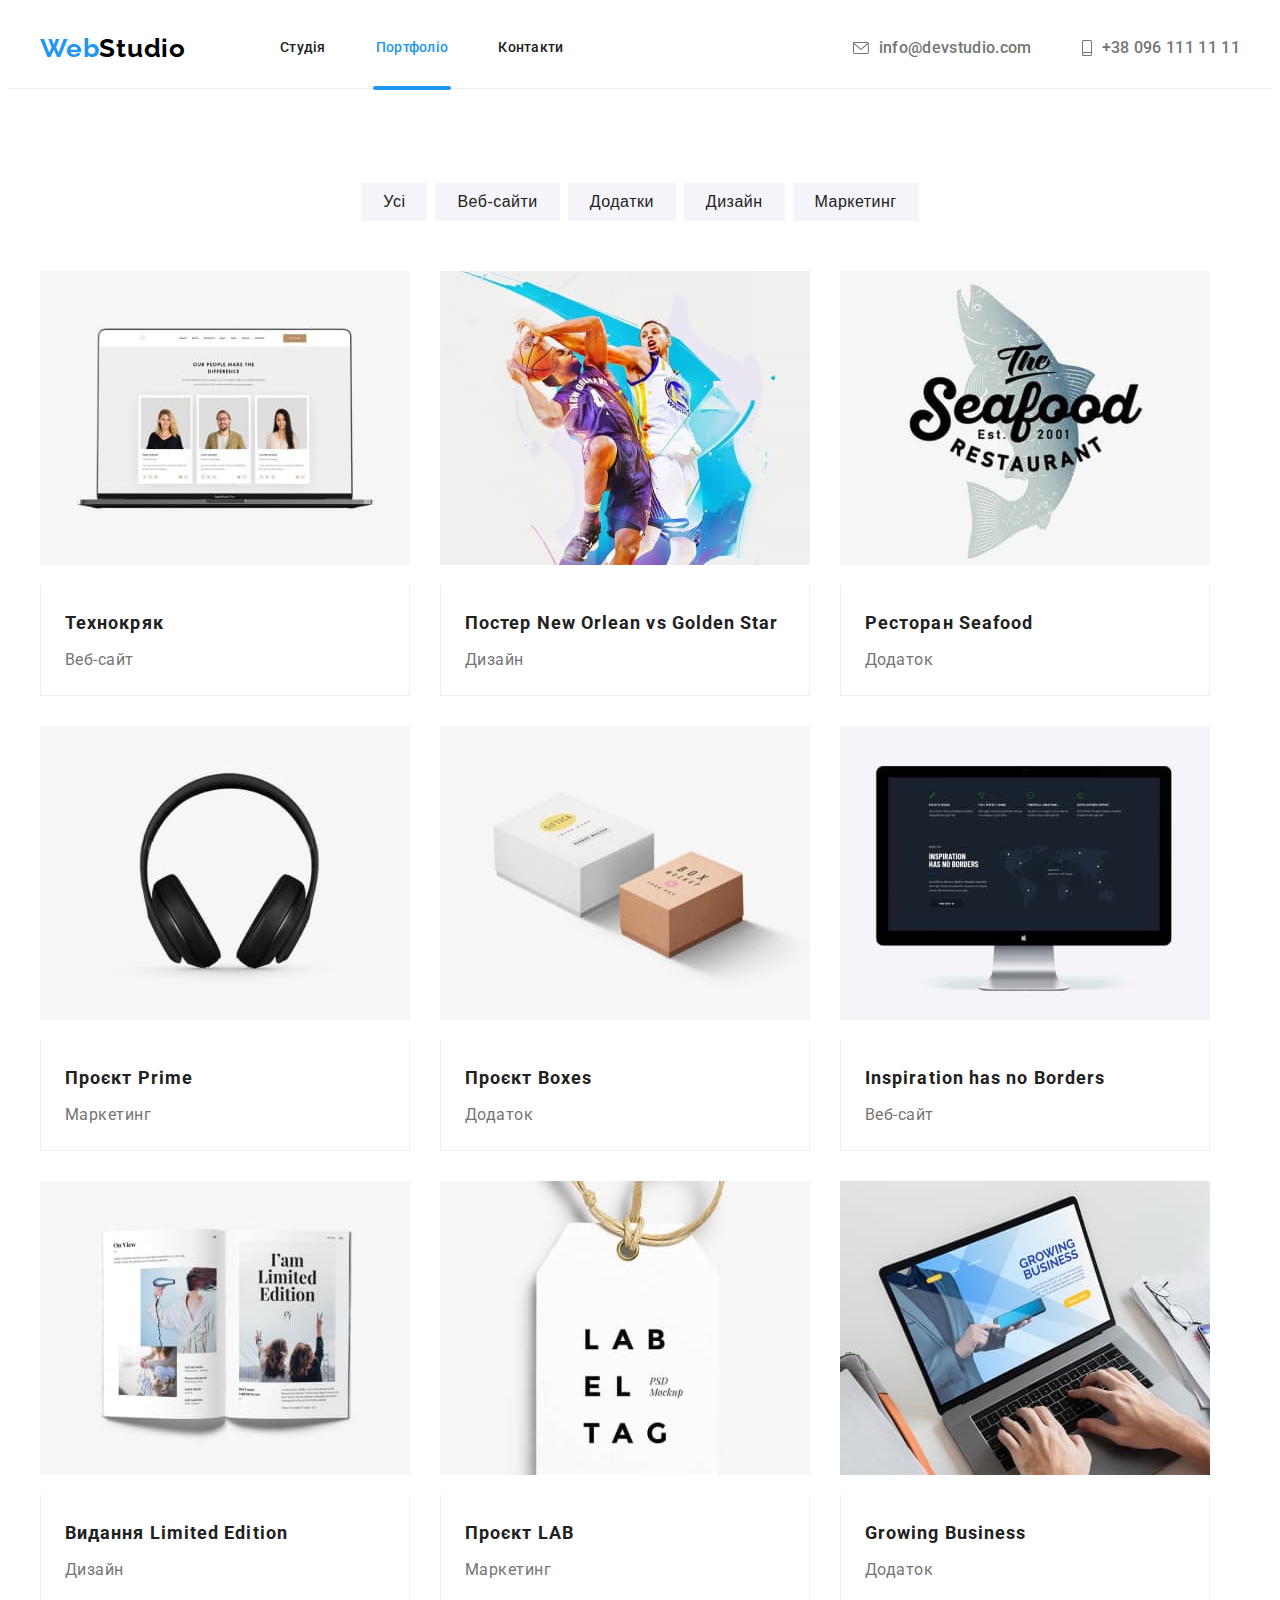
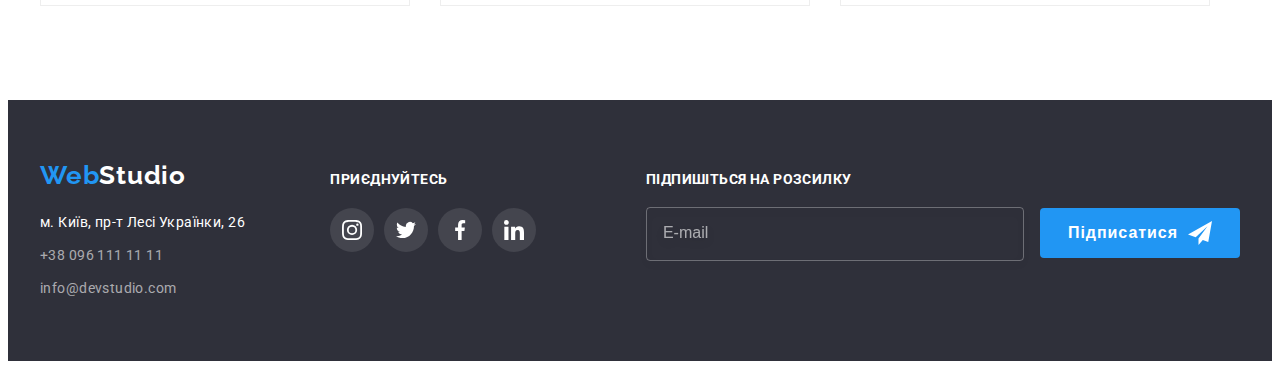
==== portfolio_.html @ f2c45bf3 "перетворює за sass технологією" ====
<!DOCTYPE html>
<html lang="uk">
  <head>
    <meta charset="UTF-8">
    <meta http-equiv="X-UA-Compatible" content="IE=edge">
    <meta name="viewport" content="width=device-width, initial-scale=1.0" />
    
    <link rel="preconnect" href="https://fonts.googleapis.com" />
    <link rel="preconnect" href="https://fonts.gstatic.com" crossorigin />
    <link href="https://fonts.googleapis.com/css2?family=Raleway:wght@700&family=Roboto:wght@400;500;700;900&display=swap" rel="stylesheet">
    <link rel="stylesheet" href="https://cdnjs.cloudflare.com/ajax/libs/modern-normalize/1.1.0/modern-normalize.min.css" integrity="sha512-wpPYUAdjBVSE4KJnH1VR1HeZfpl1ub8YT/NKx4PuQ5NmX2tKuGu6U/JRp5y+Y8XG2tV+wKQpNHVUX03MfMFn9Q==" crossorigin="anonymous" referrerpolicy="no-referrer" />
    <link rel="stylesheet" href="./css/styles.css" />
    <link rel="stylesheet" href="./css/main.min.css" />
    <title>portfolio</title>
  </head>
  <body>
    <!-- header-->

      <header class="header">
      <div class="conteiner header-conteiner">
        <nav class="header-nav">
          <a class="link logo" href="./index.html"
            ><span class="logo-web">Web</span>Studio</a
          >
          <ul class="header-link list">
            <li class="header-list">
              <a class="header-link-items  link" href="./index.html"
                >Студія</a
              >
            </li>
            <li class="header-list">
              <a class="header-link-items current link" href="./portfolio_.html"
                >Портфоліо
                
                </a
              >
            </li>
            <li class="header-list">
              <a class="header-link-items link" href="">Контакти</a>
            </li>
          </ul>
        </nav>
        <ul class="header-contact link list">
          <li class="header-contact-list">
            <a
              class="header-contact-link link"
              href="mailto:info@devstudio.com">
              <svg class="icon-email" width="16px" height="12px" >
              <use href="./images/spraite_optimaze.svg#icon-envelope-hover"></use>
            </svg> 
              info@devstudio.com</a>
          </li>
          <li class="header-contact-list">
            <a class="header-contact-link link" href="tel:+380961111111">
            <svg class="icon-tel" width="10px" height="16px" >
              <use href="./images/spraite_optimaze.svg#icon-smartphone"></use>
            </svg> 

            
              +38 096 111 11 11
            </a>
          </li>
        </ul>
      </div>
    </header>
   
 
      <!--navigation portfolio-->
      <main>
               <section class="potrfolio-main section">
                <div class="conteiner potrfolio-conteiner"  >
          <ul class="potrfolio-nav-list list">
            <li class="potrfolio-nav-list-btn"> <button class="potrfolio-nav-button" type="button"> Усі</button>   </li>
            <li class="potrfolio-nav-list-btn"><button class="potrfolio-nav-button" type="button"> Веб-сайти</button> </li>
            <li class="potrfolio-nav-list-btn"> <button class="potrfolio-nav-button" type="button"> Додатки</button> </li>
            <li class="potrfolio-nav-list-btn"><button  class="potrfolio-nav-button" type="button"> Дизайн</button> </li>
            <li class="potrfolio-nav-list-btn"> <button class="potrfolio-nav-button" type="button"> Маркетинг</button></li>
          </ul>
                 <!--  potrfolio items -->
          
        <ul class="potrfolio-items-list list">
          <li class="potrfolio-items" >
            <a class="link potrfolio-link-cards" href="">
              <div class="portfolio-img-box">
                <img  class="portfolio-img" 
                src="./images/технокрякimg.jpg" 
                alt="Illustration" width="370">
            
                <div class="overley">
            
                  <p class="overley-text">
                    Ресурс пропонує комплексні 
                    пропозиції з різним рівнем функціоналу та сервісів.
                    Все це дозволить відвідувачу отримати вичерпні 
                    відомості про компанію чи приватну особу. 
                  </p>
                </div>
              </div>
            <div class="portfolio-list-text">
            <h3 class="potrfolio-items-header">Технокряк</h3>
            <p class="potrfolio-items-text">Веб-сайт</p>
            
            </div>
            </a>
          </li>
          <li class="potrfolio-items">
            <a class="link potrfolio-link-cards" href="">
            <div class="portfolio-img-box">
                <img class="portfolio-img" src="./images/Постер_орлеанimg.jpg" alt="Illustration" width="370">
            
                <div class="overley">
            
                  <p class="overley-text">
                    Ресурс пропонує комплексні 
                    пропозиції з різним рівнем функціоналу та сервісів.
                    Все це дозволить відвідувачу отримати вичерпні 
                    відомості про компанію чи приватну особу. 
                  </p>
                </div>
              </div>
              
             
            <div class="portfolio-list-text">
            <h3 class="potrfolio-items-header">Постер <span lang="en">New Orlean vs Golden Star</span> </h3>
            <p class="potrfolio-items-text">Дизайн</p>
                        </div>
             </a>           
          </li>
          <li class="potrfolio-items">
            <a class="link potrfolio-link-cards" href="">
              <div class="portfolio-img-box">
               <img class="portfolio-img" src="./images/ресторан_seefoodimg.jpg" alt="Illustration" width="370">
            
                <div class="overley">
            
                  <p class="overley-text">
                    Ресурс пропонує комплексні 
                    пропозиції з різним рівнем функціоналу та сервісів.
                    Все це дозволить відвідувачу отримати вичерпні 
                    відомості про компанію чи приватну особу. 
                  </p>
                </div>
              </div>
              
             
            <div class="portfolio-list-text">
            <h3 class="potrfolio-items-header">Ресторан <span lang="en">Seafood</span> </h3>
            <p class="potrfolio-items-text">Додаток</p>
                        </div>
            </a>            
          </li>
          <li class="potrfolio-items">
            <a class="link potrfolio-link-cards" href="">
              <div class="portfolio-img-box">
               <img class="portfolio-img" src="./images/premier_проектimg.jpg" alt="Illustration" width="370">
            
                <div class="overley">
            
                  <p class="overley-text">
                    Ресурс пропонує комплексні 
                    пропозиції з різним рівнем функціоналу та сервісів.
                    Все це дозволить відвідувачу отримати вичерпні 
                    відомості про компанію чи приватну особу. 
                  </p>
                </div>
              </div>
              
                        <div class="portfolio-list-text">
            <h3 class="potrfolio-items-header">Проєкт <span lang="en">Prime</span> </h3>
            <p class="potrfolio-items-text">Маркетинг</p>
                       </div>
             </a>
          </li >
          <li class="potrfolio-items">
            <a class="link potrfolio-link-cards" href="">
              <div class="portfolio-img-box">
               <img class="portfolio-img" src="./images/Проект_boxesimg.jpg" alt="Illustration" width="370">
            
                <div class="overley">
            
                  <p class="overley-text">
                    Ресурс пропонує комплексні 
                    пропозиції з різним рівнем функціоналу та сервісів.
                    Все це дозволить відвідувачу отримати вичерпні 
                    відомості про компанію чи приватну особу. 
                  </p>
                </div>
              </div>
            
             
            <div class="portfolio-list-text">
            <h3 class="potrfolio-items-header">Проєкт <span lang="en">Boxes</span> </h3>
            <p class="potrfolio-items-text">Додаток</p>
           
            </div>
            </a>
          </li>
          <li class="potrfolio-items">
            <a class="link potrfolio-link-cards" href="">
              <div class="portfolio-img-box">
               <img class="portfolio-img" src="./images/inspirationimg.jpg" alt="Illustration" width="370">
                <div class="overley">
            
                  <p class="overley-text">
                    Ресурс пропонує комплексні 
                    пропозиції з різним рівнем функціоналу та сервісів.
                    Все це дозволить відвідувачу отримати вичерпні 
                    відомості про компанію чи приватну особу. 
                  </p>
                </div>
              </div>
            
             
            <div class="portfolio-list-text">
            <h3 class="potrfolio-items-header" lang="en">Inspiration has no Borders</h3>
            <p class="potrfolio-items-text">Веб-сайт</p>
            
            </div>
            </a>
          </li>
          <li class="potrfolio-items">
            <a class="link potrfolio-link-cards" href="">
              <div class="portfolio-img-box">
               <img class="portfolio-img" src="./images/виданняimg.jpg" alt="Illustration" width="370">
                <div class="overley">
            
                  <p class="overley-text">
                    Ресурс пропонує комплексні 
                    пропозиції з різним рівнем функціоналу та сервісів.
                    Все це дозволить відвідувачу отримати вичерпні 
                    відомості про компанію чи приватну особу. 
                  </p>
                </div>
              </div>
            
             
            <div class="portfolio-list-text">
            <h3 class="potrfolio-items-header">Видання <span lang="en">Limited Edition</span> </h3>
            <p class="potrfolio-items-text">Дизайн</p>
            
            </div>
            </a>
          </li>
          <li class="potrfolio-items">
            <a class="link potrfolio-link-cards" href="">
              <div class="portfolio-img-box">
               <img class="portfolio-img" src="./images/labimg.jpg" alt="Illustration" width="370">
                <div class="overley">
            
                  <p class="overley-text">
                    Ресурс пропонує комплексні 
                    пропозиції з різним рівнем функціоналу та сервісів.
                    Все це дозволить відвідувачу отримати вичерпні 
                    відомості про компанію чи приватну особу. 
                  </p>
                </div>
              </div>
            
             
            <div class="portfolio-list-text">
            <h3 class="potrfolio-items-header">Проєкт <span lang="en">LAB</span> </h3>
            <p class="potrfolio-items-text">Маркетинг</p>
            
            </div>
            </a>
          </li>
          <li class="potrfolio-items">
            <a class=" potrfolio-link-cards link " href="">
              <div class="portfolio-img-box">
               <img class="portfolio-img" src="./images/growingimg.jpg" alt="Illustration" width="370">
                <div class="overley">
            
                  <p class="overley-text">
                    Ресурс пропонує комплексні 
                    пропозиції з різним рівнем функціоналу та сервісів.
                    Все це дозволить відвідувачу отримати вичерпні 
                    відомості про компанію чи приватну особу. 
                  </p>
                </div>
              </div>
            
           
            <div class="portfolio-list-text">
            <h3 class="potrfolio-items-header" lang="en">Growing Business</h3>
            <p class="potrfolio-items-text">Додаток</p>
                        </div>
            </a>
          </li>
          </ul>
          </div>
          </section>



      </main>

<!-- ---footer-->


   <footer class="footer">
      <div class="conteiner footer-conteiner">
        <div class="box-logo-adrres">
          <a class="link logo-footer" href="./index.html"
            ><span class="logo-web">Web</span>Studio
          </a>
          <address class="footer-adress">
            <ul class="footer-contact link list">
              <li class="footer-list">
                <a
                  class="footer-adress-geoposition link text"
                  target="_blank"
                  rel="noopener noreferrer"
                  href="https://www.google.com.ua/maps/place/%D0%B1%D1%83%D0%BB.+%D0%9B%D0%B5%D1%81%D0%B8+%D0%A3%D0%BA%D1%80%D0%B0%D0%B8%D0%BD%D0%BA%D0%B8,+26,+%D0%9A%D0%B8%D0%B5%D0%B2,+02000"
                >
                  м. Київ, пр-т Лесі Українки, 26
                </a>
              </li>
              <li class="footer-list">
                <a class="foter-link link text" href="tel:+380961111111"
                  >+38 096 111 11 11
                </a>
              </li>
              <li class="footer-list">
                <a class="foter-link link text" href="mailto:info@devstudio.com"
                  >info@devstudio.com</a>
              </li>
            </ul>
          </address> 
        </div>
          <div class="footer-join">
            <h3 class="discraption-footer-join text">
                приєднуйтесь
            </h3>
            <div class="icon-box-social" >
              <!--instagram-->
                  <a href="" class="link-social-footer" >
                  
                    <svg class="icon-social-footer"  width="20" height="20" >
                    <use href="./images/spraite_optimaze.svg#icon-instagram-2"></use>
                    </svg>
                  
                  </a>
                   <!--twitter-->
                  <a href="" class="link-social-footer">
                    
                  <svg class="icon-social-footer"  width="20" height="20" >
                  <use href="./images/spraite_optimaze.svg#icon-twitter-1"></use>
                  </svg>
                  
                  </a>
                      <!--facebook-->
                  <a href="" class="link-social-footer">
                    
                  <svg class="icon-social-footer"  width="20" height="20" >
                  <use href="./images/spraite_optimaze.svg#icon-facebook-1"></use>
                  </svg>
                  
                  </a>
                    <!--linkedin-->
                  <a href="" class="link-social-footer">
                    
                  <svg class="icon-social-footer" width="20" height="20" >
                  <use href="./images/spraite_optimaze.svg#icon-linkedin-1"></use>
                  </svg>
                  
                  </a>
            </div>
          </div>
           <!--Fotter_form-->
        <form class="footer-form">
          <p class="footer-form-title">
            Підпишіться на розсилку
          </p>
          <div>
          <input class="footer-form-field" type="email" name="user-email" required placeholder="E-mail">
        <button class="footer-form-btn button" type="submit">Підписатися<svg class="footer-form-icon-send" width="24px" height="24px">
          <use href="./images/spraite_optimaze.svg#icon-icon-send1"></use>
        </svg>
        </button>
        </div>
        </form>
       </div>
    </footer>
  </body>
</html>
---- css/styles.css ----
/*---------------header----------------*/


/*---------------heroi-----------------*/


/*-----------benefits-------------*/


/*----------------------activity-----------------*/



/*------------------------------team --------------*/


/*--------------- partner company*/



/*------------footer-----*/

    /*fotter-form*/
    .footer-form{
        margin-left: 94px;
        
    }
    .footer-form-title{
        margin-bottom: 20px;

        font-weight: 700;
            font-size: 14px;
            line-height: 16px;
            letter-spacing: 0.03em;
            text-transform: uppercase;
        
            color: var(--light-maine-color);
    }
    .footer-form-field{
        width: 358px;
        height: 50px;
        background-color: inherit;
        padding-left: 16px;

        border: 1px solid rgba(255, 255, 255, 0.3);
            filter: drop-shadow(0px 4px 4px rgba(0, 0, 0, 0.15));
            border-radius: 4px;
            color: var(--light-maine-color);
            transition:border-color 250ms cubic-bezier(0.4, 0, 0.2, 1);
    }
        .footer-form-field:hover{
            cursor: pointer;
        }
        .footer-form-field:focus{
            border-color: var(--blue-maine-color);
        }

        .footer-form-field::placeholder{
            font-size: 16px;
                line-height: 20px;
                color: rgba(255, 255, 255, 0.6);
               
        }
        .footer-form-btn{
            position: relative;
                display: inline-block;
                min-width: 200px;
                margin-left: 12px;
               
                padding: 10px 62px 10px 28px;

                
                
               
                
               
                border: none;
                
        }
        .footer-form-btn:hover,
        .footer-form-btn:focus{
            cursor: pointer;
            background-color: #188CE8;
        }
            .footer-form-icon-send{
                position: absolute;
                top: 50%;
                right: 28px;
                transform: translateY(-50%);
            }
    /*--------modal-----*/

 .backdrop {
     position: fixed;
     top: 0;
     left: 0;
     width: 100vw;
     height: 100vh;

     opacity: 1;

     transition: opacity 250ms cubic-bezier(0.4, 0, 0.2, 1),
         visibility 250ms cubic-bezier(0.4, 0, 0.2, 1);

     background-color: rgba(0, 0, 0, 0.2);
 }

 .backdrop.is-hidden {
     opacity: 0;
     visibility: hidden;
     pointer-events: none;
 }

 .backdrop.is-hidden .modal {
     transform: translate(-50%, -50%) scale(1.2);
     opacity: 0;
 }

 .modal {
     position: absolute;
     left: 50%;
     top: 50%;


     width: 528px;
     padding: 40px;
     height: 581px;
    
     background-color: var(--light-maine-color);
     opacity: 1;
     transform: translate(-50%, -50%);
     transition: transform 250ms cubic-bezier(0.4, 0, 0.2, 1),
         opacity 250ms cubic-bezier(0.4, 0, 0.2, 1);
 }


 .modal-close-btn {
     position: absolute;
     top: 8px;
     right: 8px;
     width: 30px;
     height: 30px;

     display: flex;
     justify-content: center;
     align-items: center;

     padding: 0px;
     border-radius: 50%;
     border: 1px solid rgba(0, 0, 0, 0.1);
     background-color: var(--light-maine-color);
     cursor: pointer;
     color: var(--black-maine-color);
    transition: color 250ms cubic-bezier(0.4, 0, 0.2, 1)

 }

 .icon-modal-close{
    fill: currentColor;
 }
 .modal-close-btn:hover ,
.modal-close-btn:focus{
    color: var(--blue-maine-color);

}
/*-------форма------*/

.form-modal{

}
.modal-title{
margin-bottom: 12px;

text-align: center;
font-weight: 700;
font-size: 20px;
line-height: 1.15;
text-align: center;
letter-spacing: 0.03em;
color: #212121;

}
.label-contact{
display: block;
margin-bottom: 10px;

font-size: 12px;
line-height: 1.17;
letter-spacing: 0.01em;
color: var(--gray-maine-color);

}

.modal-field-box{
    display: block;
    position: relative;
    margin-top: 4px;
}
.contact-field{
display: block;
width: 100%;
height: 40px;
outline: none;

padding-left: 35px;
border: 1px solid rgba(33, 33, 33, 0.2);
border-radius: 4px;
transition: border 250ms cubic-bezier(0.4, 0, 0.2, 1);

}
.contact-field:hover{
    cursor: pointer;
}

.contact-field:focus{
    border:1px solid var(--blue-maine-color);
    

}
.label-contact-coment{
display: block;
    margin-bottom: 20px;

    font-size: 12px;
    line-height: 1.17;
    letter-spacing: 0.01em;
    color: var(--gray-maine-color);
}
.modal-icon{
    position: absolute;
    top: 50%;
    left: 12px;
    transform: translateY(-50%);

    width: 18px;
    transition:fill 250ms cubic-bezier(0.4, 0, 0.2, 1);
}
.contact-field:focus+.modal-icon{
    fill: var(--blue-maine-color);
}

.modal-coment{
margin-top: 4px;
display: block;
padding: 12px 16px;
width: 100%;
height: 120px;
resize: none;

outline: none;
border: 1px solid rgba(33, 33, 33, 0.2);
border-radius: 4px;
transition:border 250ms cubic-bezier(0.4, 0, 0.2, 1);
}
.modal-coment:hover{
    cursor: pointer;
}
.modal-coment:focus{
border: 1px solid var(--blue-maine-color);
    

}
.modal-coment::placeholder{
font-size: 12px;
line-height: 14px;
letter-spacing: 0.01em;
 color: rgba(117, 117, 117, 0.5);
}
.modal-checkbox-consent{
    display: flex;
    align-items: center;
    margin-bottom: 30px;


}

.modal-consent:checked+.modal-consent-text::before{
    background-image:url(../images/icon\ check-blue\(1\).svg);
   
   background-position: center;
   }
   .modal-consent:focus+.modal-consent-text::before {
       border-color: #2196F3;
   }
   
 .modal-coment:focus .modal-consent-text::before{
border-color: var(--blue-maine-color);
 }
.modal-consent-text{
    display: flex;
    align-items: center;
    
    }
.modal-consent-text:hover{
    cursor: pointer;
}

.modal-consent-text::before{
    content:"";
    display: inline-block;
    margin-right: 7px;
    
        width: 16px;
        height: 15px;
        border: 1px solid var(--black-maine-color);

        font-size: 14px;
            line-height: 1.17;
            letter-spacing: 0.03em;
transition:background-image 250ms cubic-bezier(0.4, 0, 0.2, 1),
        border-color 250ms cubic-bezier(0.4, 0, 0.2, 1);
}


    
.modal-link{
    color: var(--blue-maine-color);
    text-decoration: underline;
}

.modal-button-klick{
    display: block;
min-width: 200px;
height: 50px;
margin-left: auto;
margin-right: auto;
padding: 10px;
border: none;
}
.modal-button-klick:hover{
    cursor: pointer;
    background-color: #188CE8;
}




 
/*----portfolio--------------------------*/

.potrfolio-main{
padding-top: 94px;
    padding-bottom: 94px;
}
.potrfolio-nav-list{
    display: flex;
    justify-content: center;
    margin-bottom: 50px;
}
.potrfolio-nav-list-btn:not(:last-child){
    margin-right: 8px;
}

.potrfolio-nav-button{
padding: 6px 22px;

 background-color: #F5F4FA;
font-weight: 500;
font-size: 16px;
line-height: 1.63;
letter-spacing: 0.03em;
color:var(--black-maine-color) ;
cursor: pointer;
border: none;



transition: background-color 250ms cubic-bezier(0.4, 0, 0.2, 1),
    color 250ms cubic-bezier(0.4, 0, 0.2, 1),
    box-shadow 250ms cubic-bezier(0.4, 0, 0.2, 1);


}

.potrfolio-nav-button:hover,
.potrfolio-nav-button:focus{
    background-color:var(--blue-maine-color);
    color:var(--light-maine-color);
    box-shadow: 0px 3px 1px rgba(0, 0, 0, 0.1), 0px 1px 2px rgba(0, 0, 0, 0.08), 0px 2px 2px rgba(0, 0, 0, 0.12);

}

.potrfolio-items-list{
    display: flex;
    flex-wrap: wrap;
    margin-left: -30px;
    margin-top: -30px;
       
    border-color: #EEEEEE;
    border-bottom: 1px;
}

.potrfolio-items {
    margin-left: 30px;
    margin-top: 30px;
}
.potrfolio-link-cards{
    
    display: block;
transition:box-shadow 250ms cubic-bezier(0.4, 0, 0.2, 1) ;
       
}
.potrfolio-link-cards:hover,
.potrfolio-link-cards:focus{
    box-shadow: 0px 1px 1px rgba(0, 0, 0, 0.12), 0px 4px 4px rgba(0, 0, 0, 0.06), 1px 4px 6px rgba(0, 0, 0, 0.16);
}
.portfolio-img-box{
    width: 370px;
 
position: relative;
overflow: hidden;

}
.overley{
display: flex;
justify-content: center;
align-items: center;

    position: absolute;
    bottom: -100%;
    left: 0;
    width: 100%;
    height: 100%;
    

background-color: rgba(33, 150, 243, 0.9);;

    opacity: 0;
    visibility: hidden;
    pointer-events: none;

transition: transform 250ms cubic-bezier(0.4, 0, 0.2, 1),
opacity 250ms cubic-bezier(0.4, 0, 0.2, 1),
visibility 250ms cubic-bezier(0.4, 0, 0.2, 1),
pointer-events 250ms cubic-bezier(0.4, 0, 0.2, 1);
}

.overley-text{
   
padding: 64px 24px;
    font-weight: 400;
    font-size: 18px;
    line-height: 1.56;
    letter-spacing: 0.03em;
    color: var(--light-maine-color);
    
}

.potrfolio-link-cards:hover .overley,
.potrfolio-link-cards:focus .overley{
    transform: translateY(-100%);
    opacity: 1;
    visibility: visible;
    pointer-events: all;

}


.potrfolio-items-header{
    margin-bottom: 4px;
    

  font-weight: 700;
font-size: 18px;
line-height: 2;
letter-spacing: 0.06em;
color:var(--black-maine-color) ;
}


.potrfolio-items-text{
  font-weight: 400;
font-size: 16px;
line-height: 1.87;
letter-spacing: 0.03em;
color: var(--gray-maine-color);
}
.portfolio-list-text{
   margin-top: 20px;
    padding: 20px 24px;
    border-right: 1px solid #EEEEEE;
    border-bottom: 1px solid #EEEEEE;
    border-left: 1px solid #EEEEEE;
    
}
---- css/main.min.css ----
:root{--dark-background-maine:#2F303A;--blue-maine-color: #2196F3;--gray-maine-color: #757575;--black-maine-color: #212121;--praimary-fontfamily:"Roboto", sans-serif;--secondery-fontfamily:"Raleway", sans-serif;--light-maine-color:#FFFFFF;--icon-backgraund:#F5F4FA;--gray-partner-color:#AFB1B8}.visualy__hidden{position:absolute;width:1px;height:1px;margin:-1px;border:0;padding:0;white-space:nowrap;clip-path:inset(100%);clip:rect(0 0 0 0);overflow:hidden}body{font-family:var(--praimary-fontfamily);color:var(--black-maine-color)}h1,h2,h3,h4,p{margin-top:0;margin-bottom:0}ul,ol{margin-top:0;margin-bottom:0;padding-left:0}img{display:block}.link{text-decoration:none}.list{list-style:none}.text{font-style:normal}.section{padding:94px 0}.conteiner{margin:0 auto;width:1200px;padding-left:15px;padding-right:15px}.button{border-radius:4px;background-color:var(--blue-maine-color);font-weight:700;font-size:16px;line-height:1.87;letter-spacing:.06em;color:var(--light-maine-color);transition:background-color 250ms cubic-bezier(0.4, 0, 0.2, 1)}.logo-web{font-family:var(--secondery-fontfamily);font-weight:700;font-size:26px;line-height:1.19;letter-spacing:.03em;color:var(--blue-maine-color)}.logo{display:block;margin-right:94px;font-family:var(--secondery-fontfamily);font-weight:700;font-size:26px;line-height:1.19;letter-spacing:.03em;color:#000}.header{border-bottom:1px solid #ececec}.header-conteiner{display:flex}.current::after{content:"";position:absolute;bottom:-2px;left:-4%;display:inline-block;width:108%;height:4px;background-color:var(--blue-maine-color);border-radius:2px}.header-link-items:hover,.header-link-items:focus{color:var(--blue-maine-color)}.header-nav{display:flex;align-items:center}.header-list .header-link-items.current{color:var(--blue-maine-color)}.header-link{display:inline-flex}.header-list:not(:last-child){margin-right:50px}.header-link-items{position:relative;display:flex;padding:32px 0;font-weight:500;font-size:14px;line-height:1.14;letter-spacing:.02em;color:var(--black-maine-color);transition:color 250ms cubic-bezier(0.4, 0, 0.2, 1)}.header-contact{display:flex;align-items:center;margin-left:auto}.header-contact-list:not(:last-child){margin-right:50px}.header-contact-list{display:flex;align-items:center}.header-contact-link{display:flex;justify-content:center;align-items:center;transition:color 250ms cubic-bezier(0.4, 0, 0.2, 1);font-weight:500;line-height:1.14;letter-spacing:.02em;color:var(--gray-maine-color)}.header-contact-link:hover,.header-contact-link:focus{color:var(--blue-maine-color)}.header-contact-list svg{margin-right:10px;fill:currentColor}.heroi{background-image:linear-gradient(rgba(47, 48, 58, 0.4), rgba(47, 48, 58, 0.4)),url(../images/heroiImg\ .jpg);background-repeat:no-repeat;background-size:1600px;background-position:center;padding-top:200px;padding-bottom:200px}.heroi-conteiner{text-align:center}.heroi-header{margin-bottom:30px;width:696px;margin-left:auto;margin-right:auto;font-weight:900;font-size:44px;line-height:1.36;letter-spacing:.06em;text-transform:uppercase;color:var(--light-maine-color)}.heroi-button{min-width:216px;padding:10px;box-shadow:0 4px 4px rgba(0,0,0,.15)}.heroi-button:hover,.heroi-button:focus{background-color:#188ce8;cursor:pointer}.benefits{padding-bottom:0}.benefits-header{color:rgba(0,0,0,0)}.benefits-list{display:flex;margin-left:-30px}.benefits-items{margin-left:30px;flex-basis:270px}.icon-box-benefits{display:flex;justify-content:center;align-items:center;height:120px;background-color:var(--icon-backgraund);margin-bottom:30px}.icon-benefits{width:70px;height:70px}.benefits-items-heder{margin-bottom:10px;font-weight:700;font-size:14px;line-height:1.14;letter-spacing:.03em;text-transform:uppercase;color:var(--black-maine-color)}.benefits-items-text{font-weight:400;font-size:14px;line-height:1.71;letter-spacing:.03em;color:var(--gray-maine-color)}.activityd-header{margin-bottom:50px;text-align:center;font-weight:700;font-size:36px;line-height:1.17;letter-spacing:.03em;color:var(--black-maine-color)}.activity-list{display:flex;margin-left:-30px}.activity-items{position:relative;margin-left:30px}.activity-description{display:flex;justify-content:center;align-items:center;position:absolute;bottom:0;z-index:2;height:70px;width:100%;background-color:rgba(47,48,58,.8)}.activity-description-text{font-weight:700;font-size:14px;line-height:1.14;text-align:center;letter-spacing:.03em;text-transform:uppercase;color:var(--light-maine-color)}.team-section{padding:94px 0;background-color:#f5f4fa}.team-list{display:flex;margin-left:-30px}.team-items{width:270px;margin-left:30px;box-shadow:0px 1px 3px rgba(0,0,0,.12),0px 1px 1px rgba(0,0,0,.14),0px 2px 1px rgba(0,0,0,.2);background-color:var(--light-maine-color)}.team-header{margin-bottom:50px;text-align:center;font-weight:700;font-size:36px;line-height:1.17;letter-spacing:.03em;color:var(--black-maine-color)}.team-items-text{padding-top:30px;padding-bottom:30px;padding-left:32px;padding-right:32px}.team-card{margin-bottom:10px;text-align:center;font-weight:500;font-size:16px;line-height:19px;letter-spacing:.03em;color:var(--black-maine-color)}.team-card-text{margin-bottom:16px;text-align:center;font-weight:400;font-size:16px;line-height:1.19;letter-spacing:.03em;color:var(--gray-maine-color)}.icon-box-social{display:flex;justify-content:space-between}.link-social{display:flex;justify-content:center;align-items:center;width:44px;height:44px;border-radius:50%;color:#afb1b8;background-color:inherit;transition:color 250ms cubic-bezier(0.4, 0, 0.2, 1),background-color 250ms cubic-bezier(0.4, 0, 0.2, 1)}.icon-social{fill:currentColor}.link-social:hover,.link-social:focus{background-color:var(--blue-maine-color);color:var(--light-maine-color)}.partner-company{padding:94px 0}.header-partner{margin-bottom:50px;font-weight:700;font-size:36px;line-height:1.17;text-align:center;letter-spacing:.03em}.partner-logo-box{display:flex;flex-direction:row;justify-content:space-between}.partner-link{width:170px;height:92px;display:flex;justify-content:center;align-items:center;transition:color 250ms cubic-bezier(0.4, 0, 0.2, 1),border-color 250ms cubic-bezier(0.4, 0, 0.2, 1);border-radius:4px;border:1px solid;border-color:var(--gray-partner-color);color:var(--gray-partner-color)}.partner-link:hover,.partner-link:focus{border:1px solid;border-color:var(--blue-maine-color)}.partner-logo{fill:currentColor}.partner-link:hover,.partner-link:focus{color:var(--blue-maine-color)}.footer{padding:60px 0;background-color:var(--dark-background-maine)}.footer-conteiner{display:flex;align-items:baseline;justify-content:space-between}.logo-footer{margin-bottom:20px;color:var(--light-maine-color);display:block;font-family:var(--secondery-fontfamily);font-weight:700;font-size:26px;line-height:1.19;letter-spacing:.03em}.discraption-footer-join{display:block;margin-bottom:20px;font-weight:700;font-size:14px;line-height:1.14;letter-spacing:.03em;text-transform:uppercase;color:#fff}.icon-box-social{display:flex;justify-content:space-between;min-width:206px}.link-social-footer{display:flex;justify-content:center;align-items:center;width:44px;height:44px;transition:background-color 250ms cubic-bezier(0.4, 0, 0.2, 1);border-radius:50%;background-color:rgba(255,255,255,.1);color:var(--light-maine-color)}.link-social-footer:hover,.link-social-footer:focus{background-color:var(--blue-maine-color)}.icon-social-footer{fill:currentColor}.footer-list:not(:last-child){margin-bottom:9px}.foter-link{transition:color 250ms cubic-bezier(0.4, 0, 0.2, 1);font-weight:400;font-size:14px;line-height:1.71;letter-spacing:.03em;color:rgba(255,255,255,.6)}.footer-adress{margin-right:70px}.footer-adress-geoposition{transition:color 250ms cubic-bezier(0.4, 0, 0.2, 1);font-size:14px;line-height:1.71;letter-spacing:.03em;color:var(--light-maine-color)}.footer-adress-geoposition:hover,.footer-adress-geoposition:focus,.foter-link:hover,.foter-link:focus{color:var(--blue-maine-color)}/*# sourceMappingURL=main.min.css.map */
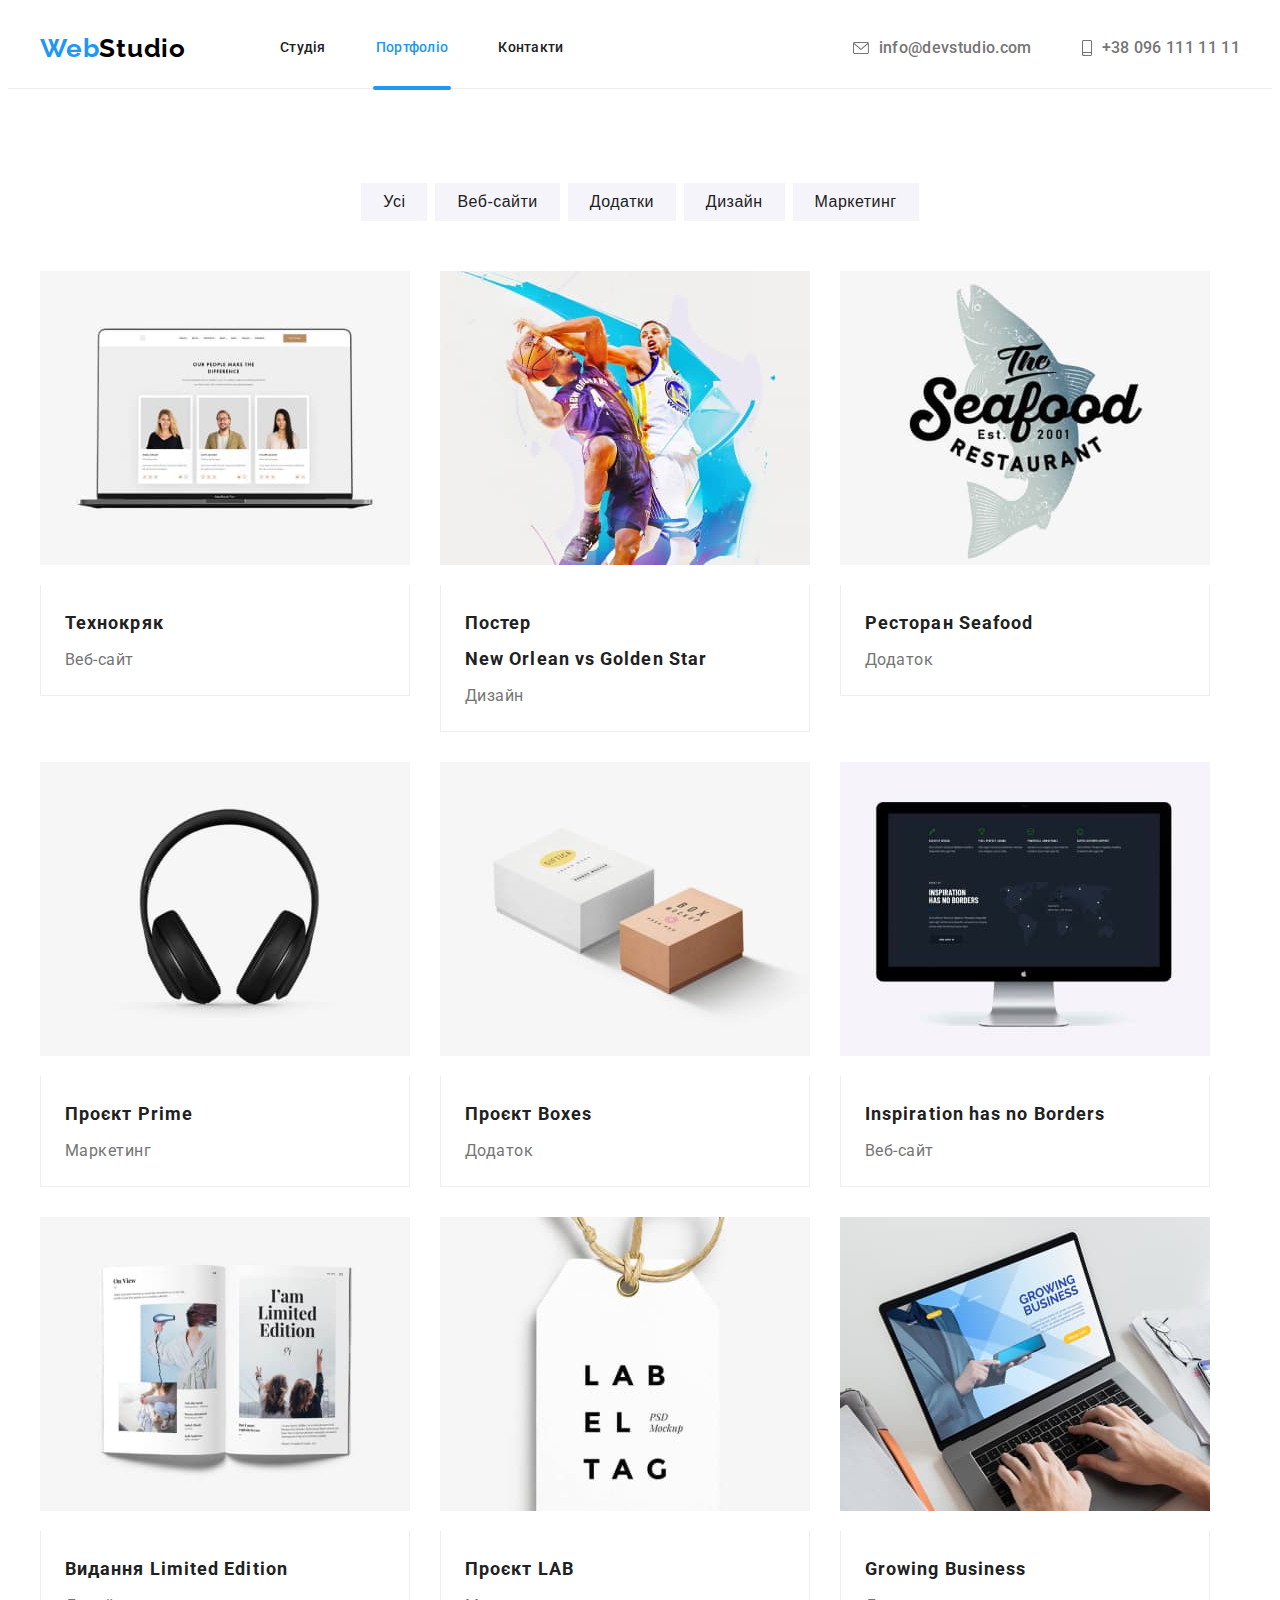
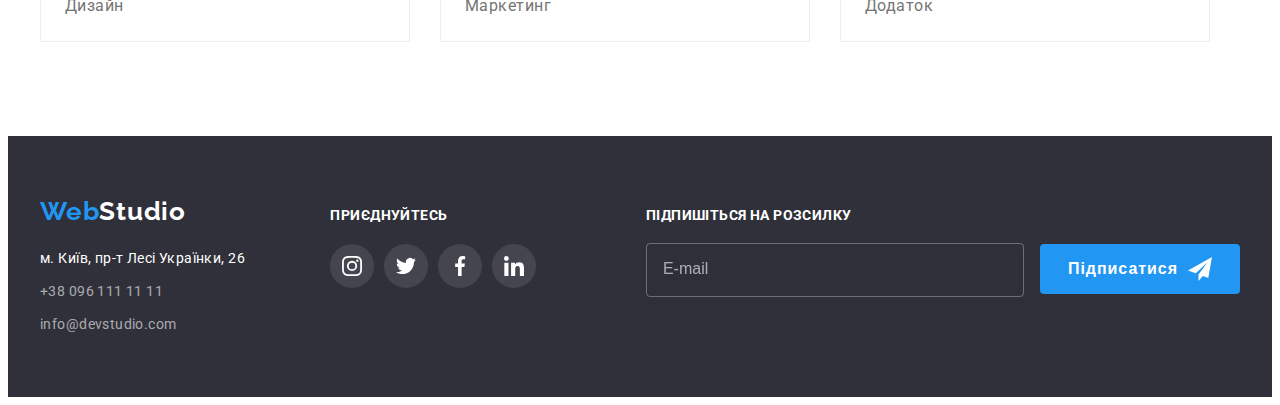
==== commit a47194a5: "Розбиває по папкам scss" ====
--- a/portfolio_.html
+++ b/portfolio_.html
@@ -79,8 +79,8 @@
                  <!--  potrfolio items -->
           
         <ul class="potrfolio-items-list list">
-          <li class="potrfolio-items" >
-            <a class="link potrfolio-link-cards" href="">
+          <li class="potrfolio-items"  >
+            <a class="link potrfolio-link-cards"  href="">
               <div class="portfolio-img-box">
                 <img  class="portfolio-img" 
                 src="./images/технокрякimg.jpg" 
@@ -121,7 +121,7 @@
               
              
             <div class="portfolio-list-text">
-            <h3 class="potrfolio-items-header">Постер <span lang="en">New Orlean vs Golden Star</span> </h3>
+            <h3 class="potrfolio-items-header">Постер <span lang="en" class="items-header-en">New Orlean vs Golden Star</span> </h3>
             <p class="potrfolio-items-text">Дизайн</p>
                         </div>
              </a>           
--- a/css/styles.css
+++ b/css/styles.css
@@ -24,470 +24,25 @@
 /*------------footer-----*/
 
     /*fotter-form*/
-    .footer-form{
-        margin-left: 94px;
-        
-    }
-    .footer-form-title{
-        margin-bottom: 20px;
-
-        font-weight: 700;
-            font-size: 14px;
-            line-height: 16px;
-            letter-spacing: 0.03em;
-            text-transform: uppercase;
-        
-            color: var(--light-maine-color);
-    }
-    .footer-form-field{
-        width: 358px;
-        height: 50px;
-        background-color: inherit;
-        padding-left: 16px;
-
-        border: 1px solid rgba(255, 255, 255, 0.3);
-            filter: drop-shadow(0px 4px 4px rgba(0, 0, 0, 0.15));
-            border-radius: 4px;
-            color: var(--light-maine-color);
-            transition:border-color 250ms cubic-bezier(0.4, 0, 0.2, 1);
-    }
-        .footer-form-field:hover{
-            cursor: pointer;
-        }
-        .footer-form-field:focus{
-            border-color: var(--blue-maine-color);
-        }
-
-        .footer-form-field::placeholder{
-            font-size: 16px;
-                line-height: 20px;
-                color: rgba(255, 255, 255, 0.6);
-               
-        }
-        .footer-form-btn{
-            position: relative;
-                display: inline-block;
-                min-width: 200px;
-                margin-left: 12px;
-               
-                padding: 10px 62px 10px 28px;
-
-                
-                
-               
-                
-               
-                border: none;
-                
-        }
-        .footer-form-btn:hover,
-        .footer-form-btn:focus{
-            cursor: pointer;
-            background-color: #188CE8;
-        }
-            .footer-form-icon-send{
-                position: absolute;
-                top: 50%;
-                right: 28px;
-                transform: translateY(-50%);
-            }
+   
     /*--------modal-----*/
 
- .backdrop {
-     position: fixed;
-     top: 0;
-     left: 0;
-     width: 100vw;
-     height: 100vh;
-
-     opacity: 1;
-
-     transition: opacity 250ms cubic-bezier(0.4, 0, 0.2, 1),
-         visibility 250ms cubic-bezier(0.4, 0, 0.2, 1);
-
-     background-color: rgba(0, 0, 0, 0.2);
- }
-
- .backdrop.is-hidden {
-     opacity: 0;
-     visibility: hidden;
-     pointer-events: none;
- }
-
- .backdrop.is-hidden .modal {
-     transform: translate(-50%, -50%) scale(1.2);
-     opacity: 0;
- }
-
- .modal {
-     position: absolute;
-     left: 50%;
-     top: 50%;
 
 
-     width: 528px;
-     padding: 40px;
-     height: 581px;
-    
-     background-color: var(--light-maine-color);
-     opacity: 1;
-     transform: translate(-50%, -50%);
-     transition: transform 250ms cubic-bezier(0.4, 0, 0.2, 1),
-         opacity 250ms cubic-bezier(0.4, 0, 0.2, 1);
- }
-
-
- .modal-close-btn {
-     position: absolute;
-     top: 8px;
-     right: 8px;
-     width: 30px;
-     height: 30px;
-
-     display: flex;
-     justify-content: center;
-     align-items: center;
-
-     padding: 0px;
-     border-radius: 50%;
-     border: 1px solid rgba(0, 0, 0, 0.1);
-     background-color: var(--light-maine-color);
-     cursor: pointer;
-     color: var(--black-maine-color);
-    transition: color 250ms cubic-bezier(0.4, 0, 0.2, 1)
-
- }
-
- .icon-modal-close{
-    fill: currentColor;
- }
- .modal-close-btn:hover ,
-.modal-close-btn:focus{
-    color: var(--blue-maine-color);
-
-}
+ 
 /*-------форма------*/
-
-.form-modal{
-
-}
-.modal-title{
-margin-bottom: 12px;
-
-text-align: center;
-font-weight: 700;
-font-size: 20px;
-line-height: 1.15;
-text-align: center;
-letter-spacing: 0.03em;
-color: #212121;
-
-}
-.label-contact{
-display: block;
-margin-bottom: 10px;
-
-font-size: 12px;
-line-height: 1.17;
-letter-spacing: 0.01em;
-color: var(--gray-maine-color);
-
-}
-
-.modal-field-box{
-    display: block;
-    position: relative;
-    margin-top: 4px;
-}
-.contact-field{
-display: block;
-width: 100%;
-height: 40px;
-outline: none;
-
-padding-left: 35px;
-border: 1px solid rgba(33, 33, 33, 0.2);
-border-radius: 4px;
-transition: border 250ms cubic-bezier(0.4, 0, 0.2, 1);
-
-}
-.contact-field:hover{
-    cursor: pointer;
-}
-
-.contact-field:focus{
-    border:1px solid var(--blue-maine-color);
-    
-
-}
-.label-contact-coment{
-display: block;
-    margin-bottom: 20px;
-
-    font-size: 12px;
-    line-height: 1.17;
-    letter-spacing: 0.01em;
-    color: var(--gray-maine-color);
-}
-.modal-icon{
-    position: absolute;
-    top: 50%;
-    left: 12px;
-    transform: translateY(-50%);
-
-    width: 18px;
-    transition:fill 250ms cubic-bezier(0.4, 0, 0.2, 1);
-}
-.contact-field:focus+.modal-icon{
-    fill: var(--blue-maine-color);
-}
-
-.modal-coment{
-margin-top: 4px;
-display: block;
-padding: 12px 16px;
-width: 100%;
-height: 120px;
-resize: none;
-
-outline: none;
-border: 1px solid rgba(33, 33, 33, 0.2);
-border-radius: 4px;
-transition:border 250ms cubic-bezier(0.4, 0, 0.2, 1);
-}
-.modal-coment:hover{
-    cursor: pointer;
-}
-.modal-coment:focus{
-border: 1px solid var(--blue-maine-color);
-    
-
-}
-.modal-coment::placeholder{
-font-size: 12px;
-line-height: 14px;
-letter-spacing: 0.01em;
- color: rgba(117, 117, 117, 0.5);
-}
-.modal-checkbox-consent{
-    display: flex;
-    align-items: center;
-    margin-bottom: 30px;
-
-
-}
-
-.modal-consent:checked+.modal-consent-text::before{
-    background-image:url(../images/icon\ check-blue\(1\).svg);
-   
-   background-position: center;
-   }
-   .modal-consent:focus+.modal-consent-text::before {
-       border-color: #2196F3;
-   }
-   
- .modal-coment:focus .modal-consent-text::before{
-border-color: var(--blue-maine-color);
- }
-.modal-consent-text{
-    display: flex;
-    align-items: center;
-    
-    }
-.modal-consent-text:hover{
-    cursor: pointer;
-}
-
-.modal-consent-text::before{
-    content:"";
-    display: inline-block;
-    margin-right: 7px;
-    
-        width: 16px;
-        height: 15px;
-        border: 1px solid var(--black-maine-color);
-
-        font-size: 14px;
-            line-height: 1.17;
-            letter-spacing: 0.03em;
-transition:background-image 250ms cubic-bezier(0.4, 0, 0.2, 1),
-        border-color 250ms cubic-bezier(0.4, 0, 0.2, 1);
-}
-
-
-    
-.modal-link{
-    color: var(--blue-maine-color);
-    text-decoration: underline;
-}
-
-.modal-button-klick{
-    display: block;
-min-width: 200px;
-height: 50px;
-margin-left: auto;
-margin-right: auto;
-padding: 10px;
-border: none;
-}
-.modal-button-klick:hover{
-    cursor: pointer;
-    background-color: #188CE8;
-}
-
 
 
 
  
 /*----portfolio--------------------------*/
 
-.potrfolio-main{
-padding-top: 94px;
-    padding-bottom: 94px;
-}
-.potrfolio-nav-list{
-    display: flex;
-    justify-content: center;
-    margin-bottom: 50px;
-}
-.potrfolio-nav-list-btn:not(:last-child){
-    margin-right: 8px;
-}
-
-.potrfolio-nav-button{
-padding: 6px 22px;
-
- background-color: #F5F4FA;
-font-weight: 500;
-font-size: 16px;
-line-height: 1.63;
-letter-spacing: 0.03em;
-color:var(--black-maine-color) ;
-cursor: pointer;
-border: none;
-
-
-
-transition: background-color 250ms cubic-bezier(0.4, 0, 0.2, 1),
-    color 250ms cubic-bezier(0.4, 0, 0.2, 1),
-    box-shadow 250ms cubic-bezier(0.4, 0, 0.2, 1);
-
-
-}
-
-.potrfolio-nav-button:hover,
-.potrfolio-nav-button:focus{
-    background-color:var(--blue-maine-color);
-    color:var(--light-maine-color);
-    box-shadow: 0px 3px 1px rgba(0, 0, 0, 0.1), 0px 1px 2px rgba(0, 0, 0, 0.08), 0px 2px 2px rgba(0, 0, 0, 0.12);
-
-}
-
-.potrfolio-items-list{
-    display: flex;
-    flex-wrap: wrap;
-    margin-left: -30px;
-    margin-top: -30px;
-       
-    border-color: #EEEEEE;
-    border-bottom: 1px;
-}
-
-.potrfolio-items {
-    margin-left: 30px;
-    margin-top: 30px;
-}
-.potrfolio-link-cards{
-    
-    display: block;
-transition:box-shadow 250ms cubic-bezier(0.4, 0, 0.2, 1) ;
-       
-}
-.potrfolio-link-cards:hover,
-.potrfolio-link-cards:focus{
-    box-shadow: 0px 1px 1px rgba(0, 0, 0, 0.12), 0px 4px 4px rgba(0, 0, 0, 0.06), 1px 4px 6px rgba(0, 0, 0, 0.16);
-}
-.portfolio-img-box{
-    width: 370px;
- 
-position: relative;
-overflow: hidden;
-
-}
-.overley{
-display: flex;
-justify-content: center;
-align-items: center;
-
-    position: absolute;
-    bottom: -100%;
-    left: 0;
-    width: 100%;
-    height: 100%;
-    
-
-background-color: rgba(33, 150, 243, 0.9);;
-
-    opacity: 0;
-    visibility: hidden;
-    pointer-events: none;
-
-transition: transform 250ms cubic-bezier(0.4, 0, 0.2, 1),
-opacity 250ms cubic-bezier(0.4, 0, 0.2, 1),
-visibility 250ms cubic-bezier(0.4, 0, 0.2, 1),
-pointer-events 250ms cubic-bezier(0.4, 0, 0.2, 1);
-}
-
-.overley-text{
-   
-padding: 64px 24px;
-    font-weight: 400;
-    font-size: 18px;
-    line-height: 1.56;
-    letter-spacing: 0.03em;
-    color: var(--light-maine-color);
-    
-}
-
-.potrfolio-link-cards:hover .overley,
-.potrfolio-link-cards:focus .overley{
-    transform: translateY(-100%);
-    opacity: 1;
-    visibility: visible;
-    pointer-events: all;
-
-}
-
-
-.potrfolio-items-header{
-    margin-bottom: 4px;
-    
-
-  font-weight: 700;
-font-size: 18px;
-line-height: 2;
-letter-spacing: 0.06em;
-color:var(--black-maine-color) ;
-}
-
-
-.potrfolio-items-text{
-  font-weight: 400;
-font-size: 16px;
-line-height: 1.87;
-letter-spacing: 0.03em;
-color: var(--gray-maine-color);
-}
-.portfolio-list-text{
-   margin-top: 20px;
-    padding: 20px 24px;
-    border-right: 1px solid #EEEEEE;
-    border-bottom: 1px solid #EEEEEE;
-    border-left: 1px solid #EEEEEE;
-    
-}
 
 
 
 
 
+
+
+
+
--- a/css/main.min.css
+++ b/css/main.min.css
@@ -1 +1 @@
-:root{--dark-background-maine:#2F303A;--blue-maine-color: #2196F3;--gray-maine-color: #757575;--black-maine-color: #212121;--praimary-fontfamily:"Roboto", sans-serif;--secondery-fontfamily:"Raleway", sans-serif;--light-maine-color:#FFFFFF;--icon-backgraund:#F5F4FA;--gray-partner-color:#AFB1B8}.visualy__hidden{position:absolute;width:1px;height:1px;margin:-1px;border:0;padding:0;white-space:nowrap;clip-path:inset(100%);clip:rect(0 0 0 0);overflow:hidden}body{font-family:var(--praimary-fontfamily);color:var(--black-maine-color)}h1,h2,h3,h4,p{margin-top:0;margin-bottom:0}ul,ol{margin-top:0;margin-bottom:0;padding-left:0}img{display:block}.link{text-decoration:none}.list{list-style:none}.text{font-style:normal}.section{padding:94px 0}.conteiner{margin:0 auto;width:1200px;padding-left:15px;padding-right:15px}.button{border-radius:4px;background-color:var(--blue-maine-color);font-weight:700;font-size:16px;line-height:1.87;letter-spacing:.06em;color:var(--light-maine-color);transition:background-color 250ms cubic-bezier(0.4, 0, 0.2, 1)}.logo-web{font-family:var(--secondery-fontfamily);font-weight:700;font-size:26px;line-height:1.19;letter-spacing:.03em;color:var(--blue-maine-color)}.logo{display:block;margin-right:94px;font-family:var(--secondery-fontfamily);font-weight:700;font-size:26px;line-height:1.19;letter-spacing:.03em;color:#000}.header{border-bottom:1px solid #ececec}.header-conteiner{display:flex}.current::after{content:"";position:absolute;bottom:-2px;left:-4%;display:inline-block;width:108%;height:4px;background-color:var(--blue-maine-color);border-radius:2px}.header-link-items:hover,.header-link-items:focus{color:var(--blue-maine-color)}.header-nav{display:flex;align-items:center}.header-list .header-link-items.current{color:var(--blue-maine-color)}.header-link{display:inline-flex}.header-list:not(:last-child){margin-right:50px}.header-link-items{position:relative;display:flex;padding:32px 0;font-weight:500;font-size:14px;line-height:1.14;letter-spacing:.02em;color:var(--black-maine-color);transition:color 250ms cubic-bezier(0.4, 0, 0.2, 1)}.header-contact{display:flex;align-items:center;margin-left:auto}.header-contact-list:not(:last-child){margin-right:50px}.header-contact-list{display:flex;align-items:center}.header-contact-link{display:flex;justify-content:center;align-items:center;transition:color 250ms cubic-bezier(0.4, 0, 0.2, 1);font-weight:500;line-height:1.14;letter-spacing:.02em;color:var(--gray-maine-color)}.header-contact-link:hover,.header-contact-link:focus{color:var(--blue-maine-color)}.header-contact-list svg{margin-right:10px;fill:currentColor}.heroi{background-image:linear-gradient(rgba(47, 48, 58, 0.4), rgba(47, 48, 58, 0.4)),url(../images/heroiImg\ .jpg);background-repeat:no-repeat;background-size:1600px;background-position:center;padding-top:200px;padding-bottom:200px}.heroi-conteiner{text-align:center}.heroi-header{margin-bottom:30px;width:696px;margin-left:auto;margin-right:auto;font-weight:900;font-size:44px;line-height:1.36;letter-spacing:.06em;text-transform:uppercase;color:var(--light-maine-color)}.heroi-button{min-width:216px;padding:10px;box-shadow:0 4px 4px rgba(0,0,0,.15)}.heroi-button:hover,.heroi-button:focus{background-color:#188ce8;cursor:pointer}.benefits{padding-bottom:0}.benefits-header{color:rgba(0,0,0,0)}.benefits-list{display:flex;margin-left:-30px}.benefits-items{margin-left:30px;flex-basis:270px}.icon-box-benefits{display:flex;justify-content:center;align-items:center;height:120px;background-color:var(--icon-backgraund);margin-bottom:30px}.icon-benefits{width:70px;height:70px}.benefits-items-heder{margin-bottom:10px;font-weight:700;font-size:14px;line-height:1.14;letter-spacing:.03em;text-transform:uppercase;color:var(--black-maine-color)}.benefits-items-text{font-weight:400;font-size:14px;line-height:1.71;letter-spacing:.03em;color:var(--gray-maine-color)}.activityd-header{margin-bottom:50px;text-align:center;font-weight:700;font-size:36px;line-height:1.17;letter-spacing:.03em;color:var(--black-maine-color)}.activity-list{display:flex;margin-left:-30px}.activity-items{position:relative;margin-left:30px}.activity-description{display:flex;justify-content:center;align-items:center;position:absolute;bottom:0;z-index:2;height:70px;width:100%;background-color:rgba(47,48,58,.8)}.activity-description-text{font-weight:700;font-size:14px;line-height:1.14;text-align:center;letter-spacing:.03em;text-transform:uppercase;color:var(--light-maine-color)}.team-section{padding:94px 0;background-color:#f5f4fa}.team-list{display:flex;margin-left:-30px}.team-items{width:270px;margin-left:30px;box-shadow:0px 1px 3px rgba(0,0,0,.12),0px 1px 1px rgba(0,0,0,.14),0px 2px 1px rgba(0,0,0,.2);background-color:var(--light-maine-color)}.team-header{margin-bottom:50px;text-align:center;font-weight:700;font-size:36px;line-height:1.17;letter-spacing:.03em;color:var(--black-maine-color)}.team-items-text{padding-top:30px;padding-bottom:30px;padding-left:32px;padding-right:32px}.team-card{margin-bottom:10px;text-align:center;font-weight:500;font-size:16px;line-height:19px;letter-spacing:.03em;color:var(--black-maine-color)}.team-card-text{margin-bottom:16px;text-align:center;font-weight:400;font-size:16px;line-height:1.19;letter-spacing:.03em;color:var(--gray-maine-color)}.icon-box-social{display:flex;justify-content:space-between}.link-social{display:flex;justify-content:center;align-items:center;width:44px;height:44px;border-radius:50%;color:#afb1b8;background-color:inherit;transition:color 250ms cubic-bezier(0.4, 0, 0.2, 1),background-color 250ms cubic-bezier(0.4, 0, 0.2, 1)}.icon-social{fill:currentColor}.link-social:hover,.link-social:focus{background-color:var(--blue-maine-color);color:var(--light-maine-color)}.partner-company{padding:94px 0}.header-partner{margin-bottom:50px;font-weight:700;font-size:36px;line-height:1.17;text-align:center;letter-spacing:.03em}.partner-logo-box{display:flex;flex-direction:row;justify-content:space-between}.partner-link{width:170px;height:92px;display:flex;justify-content:center;align-items:center;transition:color 250ms cubic-bezier(0.4, 0, 0.2, 1),border-color 250ms cubic-bezier(0.4, 0, 0.2, 1);border-radius:4px;border:1px solid;border-color:var(--gray-partner-color);color:var(--gray-partner-color)}.partner-link:hover,.partner-link:focus{border:1px solid;border-color:var(--blue-maine-color)}.partner-logo{fill:currentColor}.partner-link:hover,.partner-link:focus{color:var(--blue-maine-color)}.footer{padding:60px 0;background-color:var(--dark-background-maine)}.footer-conteiner{display:flex;align-items:baseline;justify-content:space-between}.logo-footer{margin-bottom:20px;color:var(--light-maine-color);display:block;font-family:var(--secondery-fontfamily);font-weight:700;font-size:26px;line-height:1.19;letter-spacing:.03em}.discraption-footer-join{display:block;margin-bottom:20px;font-weight:700;font-size:14px;line-height:1.14;letter-spacing:.03em;text-transform:uppercase;color:#fff}.icon-box-social{display:flex;justify-content:space-between;min-width:206px}.link-social-footer{display:flex;justify-content:center;align-items:center;width:44px;height:44px;transition:background-color 250ms cubic-bezier(0.4, 0, 0.2, 1);border-radius:50%;background-color:rgba(255,255,255,.1);color:var(--light-maine-color)}.link-social-footer:hover,.link-social-footer:focus{background-color:var(--blue-maine-color)}.icon-social-footer{fill:currentColor}.footer-list:not(:last-child){margin-bottom:9px}.foter-link{transition:color 250ms cubic-bezier(0.4, 0, 0.2, 1);font-weight:400;font-size:14px;line-height:1.71;letter-spacing:.03em;color:rgba(255,255,255,.6)}.footer-adress{margin-right:70px}.footer-adress-geoposition{transition:color 250ms cubic-bezier(0.4, 0, 0.2, 1);font-size:14px;line-height:1.71;letter-spacing:.03em;color:var(--light-maine-color)}.footer-adress-geoposition:hover,.footer-adress-geoposition:focus,.foter-link:hover,.foter-link:focus{color:var(--blue-maine-color)}/*# sourceMappingURL=main.min.css.map */+:root{--backgroundcolor__dark:#2F303A;--accent__color: #2196F3;--maine__color__secondery: #757575;--maine__color__dark: #212121;--fontfamily__praimary:"Roboto", sans-serif;--fontfamily__secondery:"Raleway", sans-serif;--maine__color__light:#FFFFFF;--backgraund__icon:#F5F4FA;--color__icon:#AFB1B8}.visualy__hidden{position:absolute;width:1px;height:1px;margin:-1px;border:0;padding:0;white-space:nowrap;clip-path:inset(100%);clip:rect(0 0 0 0);overflow:hidden}body{font-family:var(--fontfamily__praimary);color:var(--maine__color__dark)}h1,h2,h3,h4,p{margin-top:0;margin-bottom:0}ul,ol{margin-top:0;margin-bottom:0;padding-left:0}img{display:block}.link{text-decoration:none}.list{list-style:none}.text{font-style:normal}.section{padding:94px 0}.conteiner{margin:0 auto;width:1200px;padding-left:15px;padding-right:15px}.button{border-radius:4px;background-color:var(--accent__color);font-weight:700;font-size:16px;line-height:1.87;letter-spacing:.06em;color:var(--maine__color__light);transition:background-color 250ms cubic-bezier(0.4, 0, 0.2, 1)}.logo-web{font-family:var(--fontfamily__secondery);font-weight:700;font-size:26px;line-height:1.19;letter-spacing:.03em;color:var(--accent__color)}.logo{display:block;margin-right:94px;font-family:var(--fontfamily__secondery);font-weight:700;font-size:26px;line-height:1.19;letter-spacing:.03em;color:#000}.header-nav{display:flex;align-items:center}.header-list .header-link-items.current{color:var(--accent__color)}.header-link{display:inline-flex}.header-list:not(:last-child){margin-right:50px}.header-link-items{position:relative;display:flex;padding:32px 0;font-weight:500;font-size:14px;line-height:1.14;letter-spacing:.02em;color:var(--maine__color__dark);transition:color 250ms cubic-bezier(0.4, 0, 0.2, 1)}.header-contact{display:flex;align-items:center;margin-left:auto}.header-contact-list:not(:last-child){margin-right:50px}.header-contact-list{display:flex;align-items:center}.header-contact-link{display:flex;justify-content:center;align-items:center;transition:color 250ms cubic-bezier(0.4, 0, 0.2, 1);font-weight:500;line-height:1.14;letter-spacing:.02em;color:var(--maine__color__secondery)}.header-contact-link:hover,.header-contact-link:focus{color:var(--accent__color)}.header-contact-list svg{margin-right:10px;fill:currentColor}.icon-box-social{display:flex;justify-content:space-between}.link-social{display:flex;justify-content:center;align-items:center;width:44px;height:44px;border-radius:50%;color:#afb1b8;background-color:inherit;transition:color 250ms cubic-bezier(0.4, 0, 0.2, 1),background-color 250ms cubic-bezier(0.4, 0, 0.2, 1)}.icon-social{fill:currentColor}.link-social:hover,.link-social:focus{background-color:var(--accent__color);color:var(--maine__color__light)}.footer-list:not(:last-child){margin-bottom:9px}.foter-link{transition:color 250ms cubic-bezier(0.4, 0, 0.2, 1);font-weight:400;font-size:14px;line-height:1.71;letter-spacing:.03em;color:rgba(255,255,255,.6)}.footer-adress{margin-right:70px}.footer-adress-geoposition{transition:color 250ms cubic-bezier(0.4, 0, 0.2, 1);font-size:14px;line-height:1.71;letter-spacing:.03em;color:var(--maine__color__light)}.footer-adress-geoposition:hover,.footer-adress-geoposition:focus,.foter-link:hover,.foter-link:focus{color:var(--accent__color)}.backdrop{position:fixed;top:0;left:0;width:100vw;height:100vh;opacity:1;transition:opacity 250ms cubic-bezier(0.4, 0, 0.2, 1),visibility 250ms cubic-bezier(0.4, 0, 0.2, 1);background-color:rgba(0,0,0,.2)}.backdrop.is-hidden{opacity:0;visibility:hidden;pointer-events:none}.backdrop.is-hidden .modal{transform:translate(-50%, -50%) scale(1.2);opacity:0}.modal{position:absolute;left:50%;top:50%;width:528px;padding:40px;height:581px;background-color:var(--maine__color__light);opacity:1;transform:translate(-50%, -50%);transition:transform 250ms cubic-bezier(0.4, 0, 0.2, 1),opacity 250ms cubic-bezier(0.4, 0, 0.2, 1)}.modal-close-btn{position:absolute;top:8px;right:8px;width:30px;height:30px;display:flex;justify-content:center;align-items:center;padding:0px;border-radius:50%;border:1px solid rgba(0,0,0,.1);background-color:var(--maine__color__light);cursor:pointer;color:var(--maine__color__dark);transition:color 250ms cubic-bezier(0.4, 0, 0.2, 1)}.icon-modal-close{fill:currentColor}.modal-close-btn:hover,.modal-close-btn:focus{color:var(--accent__color)}.modal-title{margin-bottom:12px;text-align:center;font-weight:700;font-size:20px;line-height:1.15;text-align:center;letter-spacing:.03em;color:#212121}.label-contact{display:block;margin-bottom:10px;font-size:12px;line-height:1.17;letter-spacing:.01em;color:var(--maine__color__secondery)}.modal-field-box{display:block;position:relative;margin-top:4px}.contact-field{display:block;width:100%;height:40px;outline:none;padding-left:35px;border:1px solid rgba(33,33,33,.2);border-radius:4px;transition:border 250ms cubic-bezier(0.4, 0, 0.2, 1)}.contact-field:hover{cursor:pointer}.contact-field:focus{border:1px solid var(--accent__color)}.label-contact-coment{display:block;margin-bottom:20px;font-size:12px;line-height:1.17;letter-spacing:.01em;color:var(--maine__color__secondery)}.modal-icon{position:absolute;top:50%;left:12px;transform:translateY(-50%);width:18px;transition:fill 250ms cubic-bezier(0.4, 0, 0.2, 1)}.contact-field:focus+.modal-icon{fill:var(--accent__color)}.modal-coment{margin-top:4px;display:block;padding:12px 16px;width:100%;height:120px;resize:none;outline:none;border:1px solid rgba(33,33,33,.2);border-radius:4px;transition:border 250ms cubic-bezier(0.4, 0, 0.2, 1)}.modal-coment:hover{cursor:pointer}.modal-coment:focus{border:1px solid var(--accent__color)}.modal-coment::placeholder{font-size:12px;line-height:14px;letter-spacing:.01em;color:rgba(117,117,117,.5)}.modal-checkbox-consent{display:flex;align-items:center;margin-bottom:30px}.modal-consent:checked+.modal-consent-text::before{background-image:url(../images/icon\ check-blue\(1\).svg);background-position:center}.modal-consent:focus+.modal-consent-text::before{border-color:#2196f3}.modal-coment:focus .modal-consent-text::before{border-color:var(--accent__color)}.modal-consent-text{display:flex;align-items:center}.modal-consent-text:hover{cursor:pointer}.modal-consent-text::before{content:"";display:inline-block;margin-right:7px;width:16px;height:15px;border:1px solid var(--maine__color__dark);font-size:14px;line-height:1.17;letter-spacing:.03em;transition:background-image 250ms cubic-bezier(0.4, 0, 0.2, 1),border-color 250ms cubic-bezier(0.4, 0, 0.2, 1)}.modal-link{color:var(--accent__color);text-decoration:underline}.modal-button-klick{display:block;min-width:200px;height:50px;margin-left:auto;margin-right:auto;padding:10px;border:none}.modal-button-klick:hover{cursor:pointer;background-color:#188ce8}.potrfolio-nav-list{display:flex;justify-content:center;margin-bottom:50px}.potrfolio-nav-list-btn:not(:last-child){margin-right:8px}.potrfolio-nav-button{padding:6px 22px;background-color:#f5f4fa;font-weight:500;font-size:16px;line-height:1.63;letter-spacing:.03em;color:var(--maine__color__dark);cursor:pointer;border:none;transition:background-color 250ms cubic-bezier(0.4, 0, 0.2, 1),color 250ms cubic-bezier(0.4, 0, 0.2, 1),box-shadow 250ms cubic-bezier(0.4, 0, 0.2, 1)}.potrfolio-nav-button:hover,.potrfolio-nav-button:focus{background-color:var(--accent__color);color:var(--maine__color__light);box-shadow:0px 3px 1px rgba(0,0,0,.1),0px 1px 2px rgba(0,0,0,.08),0px 2px 2px rgba(0,0,0,.12)}.potrfolio-items-list{display:flex;flex-wrap:wrap;margin-left:-30px;margin-top:-30px;border-color:#eee;border-bottom:1px}.potrfolio-items{margin-left:30px;margin-top:30px;padding:0px}.potrfolio-link-cards{display:block;transition:box-shadow 250ms cubic-bezier(0.4, 0, 0.2, 1);margin:0px;padding:0px}.potrfolio-link-cards:hover,.potrfolio-link-cards:focus{box-shadow:0px 1px 1px rgba(0,0,0,.12),0px 4px 4px rgba(0,0,0,.06),1px 4px 6px rgba(0,0,0,.16)}.portfolio-img-box{width:370px;position:relative;overflow:hidden}.overley{display:flex;justify-content:center;align-items:center;position:absolute;bottom:-100%;left:0;width:100%;height:100%;background-color:rgba(33,150,243,.9);opacity:0;visibility:hidden;pointer-events:none;transition:transform 250ms cubic-bezier(0.4, 0, 0.2, 1),opacity 250ms cubic-bezier(0.4, 0, 0.2, 1),visibility 250ms cubic-bezier(0.4, 0, 0.2, 1),pointer-events 250ms cubic-bezier(0.4, 0, 0.2, 1)}.overley-text{padding:64px 24px;font-weight:400;font-size:18px;line-height:1.56;letter-spacing:.03em;color:var(--maine__color__light)}.potrfolio-link-cards:hover .overley,.potrfolio-link-cards:focus .overley{transform:translateY(-100%);opacity:1;visibility:visible;pointer-events:all}.items-header-en{display:flex;font-weight:700;font-size:18px;line-height:2;letter-spacing:.06em;color:var(--maine__color__dark)}.potrfolio-items-header{display:block;margin-bottom:4px;width:100%;font-weight:700;font-size:18px;line-height:2;letter-spacing:.06em;color:var(--maine__color__dark)}.potrfolio-items-text{font-weight:400;font-size:16px;line-height:1.87;letter-spacing:.03em;color:var(--maine__color__secondery)}.portfolio-list-text{margin-top:20px;padding:20px 24px;border-right:1px solid #eee;border-bottom:1px solid #eee;border-left:1px solid #eee}.header{border-bottom:1px solid #ececec}.header-conteiner{display:flex}.current::after{content:"";position:absolute;bottom:-2px;left:-4%;display:inline-block;width:108%;height:4px;background-color:var(--accent__color);border-radius:2px}.header-link-items:hover,.header-link-items:focus{color:var(--accent__color)}.heroi{background-color:var(--backgroundcolor__dark);background-image:linear-gradient(rgba(47, 48, 58, 0.4), rgba(47, 48, 58, 0.4)),url(../images/heroiImg\ .jpg);background-repeat:no-repeat;background-size:1600px;background-position:center;padding-top:200px;padding-bottom:200px}.heroi-conteiner{text-align:center}.heroi-header{margin-bottom:30px;width:696px;margin-left:auto;margin-right:auto;font-weight:900;font-size:44px;line-height:1.36;letter-spacing:.06em;text-transform:uppercase;color:var(--maine__color__light)}.heroi-button{min-width:216px;padding:10px;box-shadow:0 4px 4px rgba(0,0,0,.15)}.heroi-button:hover,.heroi-button:focus{background-color:#188ce8;cursor:pointer}.benefits{padding-bottom:0}.benefits-header{color:rgba(0,0,0,0)}.benefits-list{display:flex;margin-left:-30px}.benefits-items{margin-left:30px;flex-basis:270px}.icon-box-benefits{display:flex;justify-content:center;align-items:center;height:120px;background-color:var(--backgraund__icon);margin-bottom:30px}.icon-benefits{width:70px;height:70px}.benefits-items-heder{margin-bottom:10px;font-weight:700;font-size:14px;line-height:1.14;letter-spacing:.03em;text-transform:uppercase;color:var(--maine__color__dark)}.benefits-items-text{font-weight:400;font-size:14px;line-height:1.71;letter-spacing:.03em;color:var(--maine__color__secondery)}.activityd-header{margin-bottom:50px;text-align:center;font-weight:700;font-size:36px;line-height:1.17;letter-spacing:.03em;color:var(--maine__color__dark)}.activity-list{display:flex;margin-left:-30px}.activity-items{position:relative;margin-left:30px}.activity-description{display:flex;justify-content:center;align-items:center;position:absolute;bottom:0;z-index:2;height:70px;width:100%;background-color:rgba(47,48,58,.8)}.activity-description-text{font-weight:700;font-size:14px;line-height:1.14;text-align:center;letter-spacing:.03em;text-transform:uppercase;color:var(--maine__color__light)}.team-section{padding:94px 0;background-color:#f5f4fa}.team-list{display:flex;margin-left:-30px}.team-items{width:270px;margin-left:30px;box-shadow:0px 1px 3px rgba(0,0,0,.12),0px 1px 1px rgba(0,0,0,.14),0px 2px 1px rgba(0,0,0,.2);background-color:var(--maine__color__light)}.team-header{margin-bottom:50px;text-align:center;font-weight:700;font-size:36px;line-height:1.17;letter-spacing:.03em;color:var(--maine__color__dark)}.team-items-text{padding-top:30px;padding-bottom:30px;padding-left:32px;padding-right:32px}.team-card{margin-bottom:10px;text-align:center;font-weight:500;font-size:16px;line-height:19px;letter-spacing:.03em;color:var(--maine__color__dark)}.team-card-text{margin-bottom:16px;text-align:center;font-weight:400;font-size:16px;line-height:1.19;letter-spacing:.03em;color:var(--maine__color__secondery)}.partner-company{padding:94px 0}.header-partner{margin-bottom:50px;font-weight:700;font-size:36px;line-height:1.17;text-align:center;letter-spacing:.03em}.partner-logo-box{display:flex;flex-direction:row;justify-content:space-between}.partner-link{width:170px;height:92px;display:flex;justify-content:center;align-items:center;transition:color 250ms cubic-bezier(0.4, 0, 0.2, 1),border-color 250ms cubic-bezier(0.4, 0, 0.2, 1);border-radius:4px;border:1px solid;border-color:var(--color__icon);color:var(--color__icon)}.partner-link:hover,.partner-link:focus{border:1px solid;border-color:var(--accent__color)}.partner-logo{fill:currentColor}.partner-link:hover,.partner-link:focus{color:var(--accent__color)}.footer{padding:60px 0;background-color:var(--backgroundcolor__dark)}.footer-conteiner{display:flex;align-items:baseline;justify-content:space-between}.logo-footer{margin-bottom:20px;color:var(--maine__color__light);display:block;font-family:var(--fontfamily__secondery);font-weight:700;font-size:26px;line-height:1.19;letter-spacing:.03em}.discraption-footer-join{display:block;margin-bottom:20px;font-weight:700;font-size:14px;line-height:1.14;letter-spacing:.03em;text-transform:uppercase;color:#fff}.icon-box-social{display:flex;justify-content:space-between;min-width:206px}.link-social-footer{display:flex;justify-content:center;align-items:center;width:44px;height:44px;transition:background-color 250ms cubic-bezier(0.4, 0, 0.2, 1);border-radius:50%;background-color:rgba(255,255,255,.1);color:var(--maine__color__light)}.link-social-footer:hover,.link-social-footer:focus{background-color:var(--accent__color)}.icon-social-footer{fill:currentColor}.footer-form{margin-left:94px}.footer-form-title{margin-bottom:20px;font-weight:700;font-size:14px;line-height:16px;letter-spacing:.03em;text-transform:uppercase;color:var(--maine__color__light)}.footer-form-field{width:358px;height:50px;background-color:inherit;padding-left:16px;outline:0;border:1px solid rgba(255,255,255,.3);filter:drop-shadow(0px 4px 4px rgba(0, 0, 0, 0.15));border-radius:4px;color:var(--maine__color__light);transition:border-color 250ms cubic-bezier(0.4, 0, 0.2, 1)}.footer-form-field:hover{cursor:pointer}.footer-form-field:focus{border-color:var(--accent__color)}.footer-form-field::placeholder{font-size:16px;line-height:20px;color:rgba(255,255,255,.6)}.footer-form-btn{position:relative;display:inline-block;min-width:200px;margin-left:12px;padding:10px 62px 10px 28px;border:none}.footer-form-btn:hover,.footer-form-btn:focus{cursor:pointer;background-color:#188ce8}.footer-form-icon-send{position:absolute;top:50%;right:28px;transform:translateY(-50%)}.potrfolio-main{padding-top:94px;padding-bottom:94px}/*# sourceMappingURL=main.min.css.map */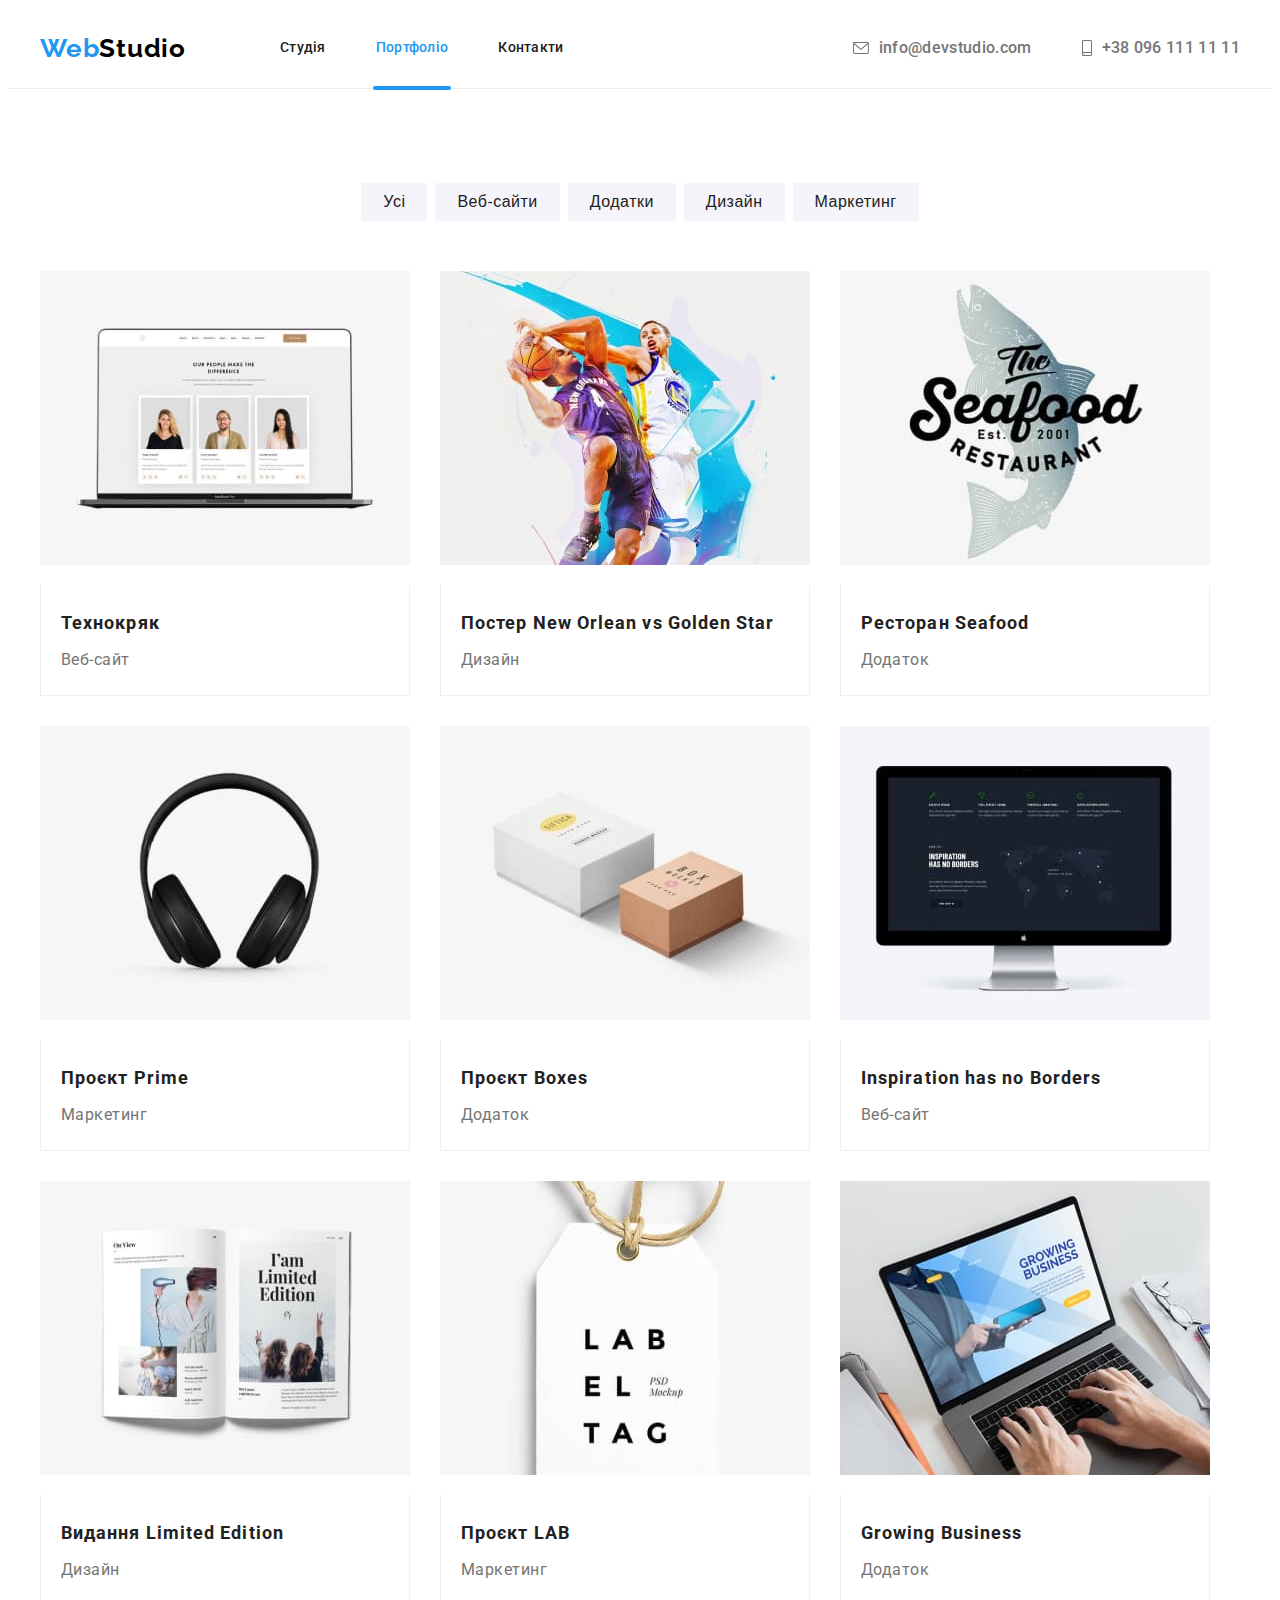
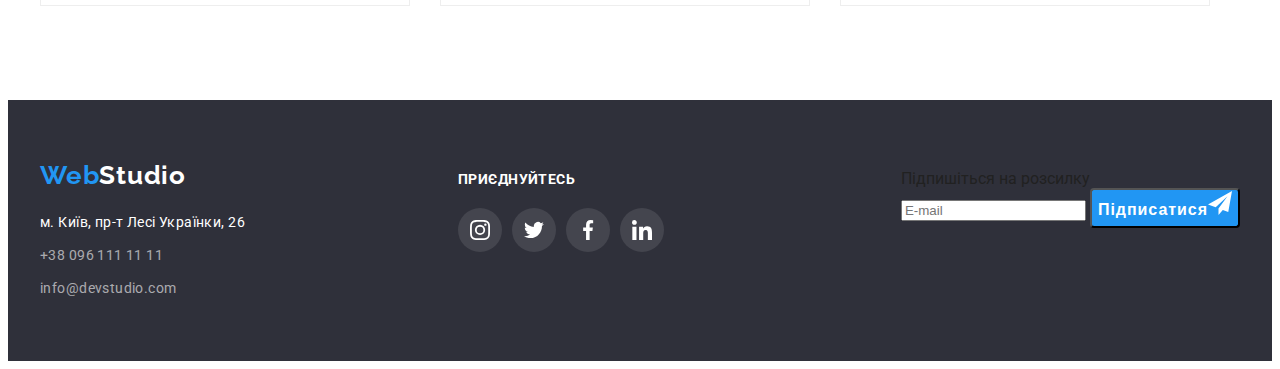
==== commit 17d69f90: "Перетворює в SASS та ВЕМ" ====
--- a/portfolio_.html
+++ b/portfolio_.html
@@ -121,7 +121,7 @@
               
              
             <div class="portfolio-list-text">
-            <h3 class="potrfolio-items-header">Постер <span lang="en" class="items-header-en">New Orlean vs Golden Star</span> </h3>
+            <h3 class="potrfolio-items-header">Постер <span lang="en">New Orlean vs Golden Star</span> </h3>
             <p class="potrfolio-items-text">Дизайн</p>
                         </div>
              </a>           
--- a/css/main.min.css
+++ b/css/main.min.css
@@ -1 +1 @@
-:root{--backgroundcolor__dark:#2F303A;--accent__color: #2196F3;--maine__color__secondery: #757575;--maine__color__dark: #212121;--fontfamily__praimary:"Roboto", sans-serif;--fontfamily__secondery:"Raleway", sans-serif;--maine__color__light:#FFFFFF;--backgraund__icon:#F5F4FA;--color__icon:#AFB1B8}.visualy__hidden{position:absolute;width:1px;height:1px;margin:-1px;border:0;padding:0;white-space:nowrap;clip-path:inset(100%);clip:rect(0 0 0 0);overflow:hidden}body{font-family:var(--fontfamily__praimary);color:var(--maine__color__dark)}h1,h2,h3,h4,p{margin-top:0;margin-bottom:0}ul,ol{margin-top:0;margin-bottom:0;padding-left:0}img{display:block}.link{text-decoration:none}.list{list-style:none}.text{font-style:normal}.section{padding:94px 0}.conteiner{margin:0 auto;width:1200px;padding-left:15px;padding-right:15px}.button{border-radius:4px;background-color:var(--accent__color);font-weight:700;font-size:16px;line-height:1.87;letter-spacing:.06em;color:var(--maine__color__light);transition:background-color 250ms cubic-bezier(0.4, 0, 0.2, 1)}.logo-web{font-family:var(--fontfamily__secondery);font-weight:700;font-size:26px;line-height:1.19;letter-spacing:.03em;color:var(--accent__color)}.logo{display:block;margin-right:94px;font-family:var(--fontfamily__secondery);font-weight:700;font-size:26px;line-height:1.19;letter-spacing:.03em;color:#000}.header-nav{display:flex;align-items:center}.header-list .header-link-items.current{color:var(--accent__color)}.header-link{display:inline-flex}.header-list:not(:last-child){margin-right:50px}.header-link-items{position:relative;display:flex;padding:32px 0;font-weight:500;font-size:14px;line-height:1.14;letter-spacing:.02em;color:var(--maine__color__dark);transition:color 250ms cubic-bezier(0.4, 0, 0.2, 1)}.header-contact{display:flex;align-items:center;margin-left:auto}.header-contact-list:not(:last-child){margin-right:50px}.header-contact-list{display:flex;align-items:center}.header-contact-link{display:flex;justify-content:center;align-items:center;transition:color 250ms cubic-bezier(0.4, 0, 0.2, 1);font-weight:500;line-height:1.14;letter-spacing:.02em;color:var(--maine__color__secondery)}.header-contact-link:hover,.header-contact-link:focus{color:var(--accent__color)}.header-contact-list svg{margin-right:10px;fill:currentColor}.icon-box-social{display:flex;justify-content:space-between}.link-social{display:flex;justify-content:center;align-items:center;width:44px;height:44px;border-radius:50%;color:#afb1b8;background-color:inherit;transition:color 250ms cubic-bezier(0.4, 0, 0.2, 1),background-color 250ms cubic-bezier(0.4, 0, 0.2, 1)}.icon-social{fill:currentColor}.link-social:hover,.link-social:focus{background-color:var(--accent__color);color:var(--maine__color__light)}.footer-list:not(:last-child){margin-bottom:9px}.foter-link{transition:color 250ms cubic-bezier(0.4, 0, 0.2, 1);font-weight:400;font-size:14px;line-height:1.71;letter-spacing:.03em;color:rgba(255,255,255,.6)}.footer-adress{margin-right:70px}.footer-adress-geoposition{transition:color 250ms cubic-bezier(0.4, 0, 0.2, 1);font-size:14px;line-height:1.71;letter-spacing:.03em;color:var(--maine__color__light)}.footer-adress-geoposition:hover,.footer-adress-geoposition:focus,.foter-link:hover,.foter-link:focus{color:var(--accent__color)}.backdrop{position:fixed;top:0;left:0;width:100vw;height:100vh;opacity:1;transition:opacity 250ms cubic-bezier(0.4, 0, 0.2, 1),visibility 250ms cubic-bezier(0.4, 0, 0.2, 1);background-color:rgba(0,0,0,.2)}.backdrop.is-hidden{opacity:0;visibility:hidden;pointer-events:none}.backdrop.is-hidden .modal{transform:translate(-50%, -50%) scale(1.2);opacity:0}.modal{position:absolute;left:50%;top:50%;width:528px;padding:40px;height:581px;background-color:var(--maine__color__light);opacity:1;transform:translate(-50%, -50%);transition:transform 250ms cubic-bezier(0.4, 0, 0.2, 1),opacity 250ms cubic-bezier(0.4, 0, 0.2, 1)}.modal-close-btn{position:absolute;top:8px;right:8px;width:30px;height:30px;display:flex;justify-content:center;align-items:center;padding:0px;border-radius:50%;border:1px solid rgba(0,0,0,.1);background-color:var(--maine__color__light);cursor:pointer;color:var(--maine__color__dark);transition:color 250ms cubic-bezier(0.4, 0, 0.2, 1)}.icon-modal-close{fill:currentColor}.modal-close-btn:hover,.modal-close-btn:focus{color:var(--accent__color)}.modal-title{margin-bottom:12px;text-align:center;font-weight:700;font-size:20px;line-height:1.15;text-align:center;letter-spacing:.03em;color:#212121}.label-contact{display:block;margin-bottom:10px;font-size:12px;line-height:1.17;letter-spacing:.01em;color:var(--maine__color__secondery)}.modal-field-box{display:block;position:relative;margin-top:4px}.contact-field{display:block;width:100%;height:40px;outline:none;padding-left:35px;border:1px solid rgba(33,33,33,.2);border-radius:4px;transition:border 250ms cubic-bezier(0.4, 0, 0.2, 1)}.contact-field:hover{cursor:pointer}.contact-field:focus{border:1px solid var(--accent__color)}.label-contact-coment{display:block;margin-bottom:20px;font-size:12px;line-height:1.17;letter-spacing:.01em;color:var(--maine__color__secondery)}.modal-icon{position:absolute;top:50%;left:12px;transform:translateY(-50%);width:18px;transition:fill 250ms cubic-bezier(0.4, 0, 0.2, 1)}.contact-field:focus+.modal-icon{fill:var(--accent__color)}.modal-coment{margin-top:4px;display:block;padding:12px 16px;width:100%;height:120px;resize:none;outline:none;border:1px solid rgba(33,33,33,.2);border-radius:4px;transition:border 250ms cubic-bezier(0.4, 0, 0.2, 1)}.modal-coment:hover{cursor:pointer}.modal-coment:focus{border:1px solid var(--accent__color)}.modal-coment::placeholder{font-size:12px;line-height:14px;letter-spacing:.01em;color:rgba(117,117,117,.5)}.modal-checkbox-consent{display:flex;align-items:center;margin-bottom:30px}.modal-consent:checked+.modal-consent-text::before{background-image:url(../images/icon\ check-blue\(1\).svg);background-position:center}.modal-consent:focus+.modal-consent-text::before{border-color:#2196f3}.modal-coment:focus .modal-consent-text::before{border-color:var(--accent__color)}.modal-consent-text{display:flex;align-items:center}.modal-consent-text:hover{cursor:pointer}.modal-consent-text::before{content:"";display:inline-block;margin-right:7px;width:16px;height:15px;border:1px solid var(--maine__color__dark);font-size:14px;line-height:1.17;letter-spacing:.03em;transition:background-image 250ms cubic-bezier(0.4, 0, 0.2, 1),border-color 250ms cubic-bezier(0.4, 0, 0.2, 1)}.modal-link{color:var(--accent__color);text-decoration:underline}.modal-button-klick{display:block;min-width:200px;height:50px;margin-left:auto;margin-right:auto;padding:10px;border:none}.modal-button-klick:hover{cursor:pointer;background-color:#188ce8}.potrfolio-nav-list{display:flex;justify-content:center;margin-bottom:50px}.potrfolio-nav-list-btn:not(:last-child){margin-right:8px}.potrfolio-nav-button{padding:6px 22px;background-color:#f5f4fa;font-weight:500;font-size:16px;line-height:1.63;letter-spacing:.03em;color:var(--maine__color__dark);cursor:pointer;border:none;transition:background-color 250ms cubic-bezier(0.4, 0, 0.2, 1),color 250ms cubic-bezier(0.4, 0, 0.2, 1),box-shadow 250ms cubic-bezier(0.4, 0, 0.2, 1)}.potrfolio-nav-button:hover,.potrfolio-nav-button:focus{background-color:var(--accent__color);color:var(--maine__color__light);box-shadow:0px 3px 1px rgba(0,0,0,.1),0px 1px 2px rgba(0,0,0,.08),0px 2px 2px rgba(0,0,0,.12)}.potrfolio-items-list{display:flex;flex-wrap:wrap;margin-left:-30px;margin-top:-30px;border-color:#eee;border-bottom:1px}.potrfolio-items{margin-left:30px;margin-top:30px;padding:0px}.potrfolio-link-cards{display:block;transition:box-shadow 250ms cubic-bezier(0.4, 0, 0.2, 1);margin:0px;padding:0px}.potrfolio-link-cards:hover,.potrfolio-link-cards:focus{box-shadow:0px 1px 1px rgba(0,0,0,.12),0px 4px 4px rgba(0,0,0,.06),1px 4px 6px rgba(0,0,0,.16)}.portfolio-img-box{width:370px;position:relative;overflow:hidden}.overley{display:flex;justify-content:center;align-items:center;position:absolute;bottom:-100%;left:0;width:100%;height:100%;background-color:rgba(33,150,243,.9);opacity:0;visibility:hidden;pointer-events:none;transition:transform 250ms cubic-bezier(0.4, 0, 0.2, 1),opacity 250ms cubic-bezier(0.4, 0, 0.2, 1),visibility 250ms cubic-bezier(0.4, 0, 0.2, 1),pointer-events 250ms cubic-bezier(0.4, 0, 0.2, 1)}.overley-text{padding:64px 24px;font-weight:400;font-size:18px;line-height:1.56;letter-spacing:.03em;color:var(--maine__color__light)}.potrfolio-link-cards:hover .overley,.potrfolio-link-cards:focus .overley{transform:translateY(-100%);opacity:1;visibility:visible;pointer-events:all}.items-header-en{display:flex;font-weight:700;font-size:18px;line-height:2;letter-spacing:.06em;color:var(--maine__color__dark)}.potrfolio-items-header{display:block;margin-bottom:4px;width:100%;font-weight:700;font-size:18px;line-height:2;letter-spacing:.06em;color:var(--maine__color__dark)}.potrfolio-items-text{font-weight:400;font-size:16px;line-height:1.87;letter-spacing:.03em;color:var(--maine__color__secondery)}.portfolio-list-text{margin-top:20px;padding:20px 24px;border-right:1px solid #eee;border-bottom:1px solid #eee;border-left:1px solid #eee}.header{border-bottom:1px solid #ececec}.header-conteiner{display:flex}.current::after{content:"";position:absolute;bottom:-2px;left:-4%;display:inline-block;width:108%;height:4px;background-color:var(--accent__color);border-radius:2px}.header-link-items:hover,.header-link-items:focus{color:var(--accent__color)}.heroi{background-color:var(--backgroundcolor__dark);background-image:linear-gradient(rgba(47, 48, 58, 0.4), rgba(47, 48, 58, 0.4)),url(../images/heroiImg\ .jpg);background-repeat:no-repeat;background-size:1600px;background-position:center;padding-top:200px;padding-bottom:200px}.heroi-conteiner{text-align:center}.heroi-header{margin-bottom:30px;width:696px;margin-left:auto;margin-right:auto;font-weight:900;font-size:44px;line-height:1.36;letter-spacing:.06em;text-transform:uppercase;color:var(--maine__color__light)}.heroi-button{min-width:216px;padding:10px;box-shadow:0 4px 4px rgba(0,0,0,.15)}.heroi-button:hover,.heroi-button:focus{background-color:#188ce8;cursor:pointer}.benefits{padding-bottom:0}.benefits-header{color:rgba(0,0,0,0)}.benefits-list{display:flex;margin-left:-30px}.benefits-items{margin-left:30px;flex-basis:270px}.icon-box-benefits{display:flex;justify-content:center;align-items:center;height:120px;background-color:var(--backgraund__icon);margin-bottom:30px}.icon-benefits{width:70px;height:70px}.benefits-items-heder{margin-bottom:10px;font-weight:700;font-size:14px;line-height:1.14;letter-spacing:.03em;text-transform:uppercase;color:var(--maine__color__dark)}.benefits-items-text{font-weight:400;font-size:14px;line-height:1.71;letter-spacing:.03em;color:var(--maine__color__secondery)}.activityd-header{margin-bottom:50px;text-align:center;font-weight:700;font-size:36px;line-height:1.17;letter-spacing:.03em;color:var(--maine__color__dark)}.activity-list{display:flex;margin-left:-30px}.activity-items{position:relative;margin-left:30px}.activity-description{display:flex;justify-content:center;align-items:center;position:absolute;bottom:0;z-index:2;height:70px;width:100%;background-color:rgba(47,48,58,.8)}.activity-description-text{font-weight:700;font-size:14px;line-height:1.14;text-align:center;letter-spacing:.03em;text-transform:uppercase;color:var(--maine__color__light)}.team-section{padding:94px 0;background-color:#f5f4fa}.team-list{display:flex;margin-left:-30px}.team-items{width:270px;margin-left:30px;box-shadow:0px 1px 3px rgba(0,0,0,.12),0px 1px 1px rgba(0,0,0,.14),0px 2px 1px rgba(0,0,0,.2);background-color:var(--maine__color__light)}.team-header{margin-bottom:50px;text-align:center;font-weight:700;font-size:36px;line-height:1.17;letter-spacing:.03em;color:var(--maine__color__dark)}.team-items-text{padding-top:30px;padding-bottom:30px;padding-left:32px;padding-right:32px}.team-card{margin-bottom:10px;text-align:center;font-weight:500;font-size:16px;line-height:19px;letter-spacing:.03em;color:var(--maine__color__dark)}.team-card-text{margin-bottom:16px;text-align:center;font-weight:400;font-size:16px;line-height:1.19;letter-spacing:.03em;color:var(--maine__color__secondery)}.partner-company{padding:94px 0}.header-partner{margin-bottom:50px;font-weight:700;font-size:36px;line-height:1.17;text-align:center;letter-spacing:.03em}.partner-logo-box{display:flex;flex-direction:row;justify-content:space-between}.partner-link{width:170px;height:92px;display:flex;justify-content:center;align-items:center;transition:color 250ms cubic-bezier(0.4, 0, 0.2, 1),border-color 250ms cubic-bezier(0.4, 0, 0.2, 1);border-radius:4px;border:1px solid;border-color:var(--color__icon);color:var(--color__icon)}.partner-link:hover,.partner-link:focus{border:1px solid;border-color:var(--accent__color)}.partner-logo{fill:currentColor}.partner-link:hover,.partner-link:focus{color:var(--accent__color)}.footer{padding:60px 0;background-color:var(--backgroundcolor__dark)}.footer-conteiner{display:flex;align-items:baseline;justify-content:space-between}.logo-footer{margin-bottom:20px;color:var(--maine__color__light);display:block;font-family:var(--fontfamily__secondery);font-weight:700;font-size:26px;line-height:1.19;letter-spacing:.03em}.discraption-footer-join{display:block;margin-bottom:20px;font-weight:700;font-size:14px;line-height:1.14;letter-spacing:.03em;text-transform:uppercase;color:#fff}.icon-box-social{display:flex;justify-content:space-between;min-width:206px}.link-social-footer{display:flex;justify-content:center;align-items:center;width:44px;height:44px;transition:background-color 250ms cubic-bezier(0.4, 0, 0.2, 1);border-radius:50%;background-color:rgba(255,255,255,.1);color:var(--maine__color__light)}.link-social-footer:hover,.link-social-footer:focus{background-color:var(--accent__color)}.icon-social-footer{fill:currentColor}.footer-form{margin-left:94px}.footer-form-title{margin-bottom:20px;font-weight:700;font-size:14px;line-height:16px;letter-spacing:.03em;text-transform:uppercase;color:var(--maine__color__light)}.footer-form-field{width:358px;height:50px;background-color:inherit;padding-left:16px;outline:0;border:1px solid rgba(255,255,255,.3);filter:drop-shadow(0px 4px 4px rgba(0, 0, 0, 0.15));border-radius:4px;color:var(--maine__color__light);transition:border-color 250ms cubic-bezier(0.4, 0, 0.2, 1)}.footer-form-field:hover{cursor:pointer}.footer-form-field:focus{border-color:var(--accent__color)}.footer-form-field::placeholder{font-size:16px;line-height:20px;color:rgba(255,255,255,.6)}.footer-form-btn{position:relative;display:inline-block;min-width:200px;margin-left:12px;padding:10px 62px 10px 28px;border:none}.footer-form-btn:hover,.footer-form-btn:focus{cursor:pointer;background-color:#188ce8}.footer-form-icon-send{position:absolute;top:50%;right:28px;transform:translateY(-50%)}.potrfolio-main{padding-top:94px;padding-bottom:94px}/*# sourceMappingURL=main.min.css.map */+:root{--backgroundcolor__dark:#2F303A;--accent__color: #2196F3;--maine__color__secondery: #757575;--maine__color__dark: #212121;--fontfamily__praimary:"Roboto", sans-serif;--fontfamily__secondery:"Raleway", sans-serif;--maine__color__light:#FFFFFF;--backgraund__icon:#F5F4FA;--color__icon:#AFB1B8}.visualy__hidden{position:absolute;width:1px;height:1px;margin:-1px;border:0;padding:0;white-space:nowrap;clip-path:inset(100%);clip:rect(0 0 0 0);overflow:hidden}body{font-family:var(--fontfamily__praimary);color:var(--maine__color__dark)}h1,h2,h3,h4,p{margin-top:0;margin-bottom:0}ul,ol{margin-top:0;margin-bottom:0;padding-left:0}img{display:block}.link{text-decoration:none}.list{list-style:none}.text{font-style:normal}.section{padding:94px 0}.conteiner{margin:0 auto;width:1200px;padding-left:15px;padding-right:15px}.button{border-radius:4px;background-color:var(--accent__color);font-weight:700;font-size:16px;line-height:1.87;letter-spacing:.06em;color:var(--maine__color__light);transition:background-color 250ms cubic-bezier(0.4, 0, 0.2, 1)}.logo-web{font-family:var(--fontfamily__secondery);font-weight:700;font-size:26px;line-height:1.19;letter-spacing:.03em;color:var(--accent__color)}.logo{display:block;margin-right:94px;font-family:var(--fontfamily__secondery);font-weight:700;font-size:26px;line-height:1.19;letter-spacing:.03em;color:#000}.header-nav{display:flex;align-items:center}.header-list .header-link-items.current{color:var(--accent__color)}.header-link{display:inline-flex}.header-list:not(:last-child){margin-right:50px}.header-link-items{position:relative;display:flex;padding:32px 0;font-weight:500;font-size:14px;line-height:1.14;letter-spacing:.02em;color:var(--maine__color__dark);transition:color 250ms cubic-bezier(0.4, 0, 0.2, 1)}.header-contact{display:flex;align-items:center;margin-left:auto}.header-contact-list:not(:last-child){margin-right:50px}.header-contact-list{display:flex;align-items:center}.header-contact-link{display:flex;justify-content:center;align-items:center;transition:color 250ms cubic-bezier(0.4, 0, 0.2, 1);font-weight:500;line-height:1.14;letter-spacing:.02em;color:var(--maine__color__secondery)}.header-contact-link:hover,.header-contact-link:focus{color:var(--accent__color)}.header-contact-list svg{margin-right:10px;fill:currentColor}.icon-box-social{display:flex;justify-content:space-between}.link-social{display:flex;justify-content:center;align-items:center;width:44px;height:44px;border-radius:50%;color:#afb1b8;background-color:inherit;transition:color 250ms cubic-bezier(0.4, 0, 0.2, 1),background-color 250ms cubic-bezier(0.4, 0, 0.2, 1)}.icon-social{fill:currentColor}.link-social:hover,.link-social:focus{background-color:var(--accent__color);color:var(--maine__color__light)}.footer-list:not(:last-child){margin-bottom:9px}.foter-link{transition:color 250ms cubic-bezier(0.4, 0, 0.2, 1);font-weight:400;font-size:14px;line-height:1.71;letter-spacing:.03em;color:rgba(255,255,255,.6)}.footer-adress{margin-right:70px}.footer-adress-geoposition{transition:color 250ms cubic-bezier(0.4, 0, 0.2, 1);font-size:14px;line-height:1.71;letter-spacing:.03em;color:var(--maine__color__light)}.footer-adress-geoposition:hover,.footer-adress-geoposition:focus,.foter-link:hover,.foter-link:focus{color:var(--accent__color)}.backdrop{position:fixed;top:0;left:0;width:100vw;height:100vh;opacity:1;transition:opacity 250ms cubic-bezier(0.4, 0, 0.2, 1),visibility 250ms cubic-bezier(0.4, 0, 0.2, 1);background-color:rgba(0,0,0,.2)}.backdrop.is-hidden{opacity:0;visibility:hidden;pointer-events:none}.backdrop.is-hidden .modal{transform:translate(-50%, -50%) scale(1.2);opacity:0}.modal{position:absolute;left:50%;top:50%;width:528px;padding:40px;height:581px;background-color:var(--maine__color__light);opacity:1;transform:translate(-50%, -50%);transition:transform 250ms cubic-bezier(0.4, 0, 0.2, 1),opacity 250ms cubic-bezier(0.4, 0, 0.2, 1)}.modal__btn{position:absolute;top:8px;right:8px;width:30px;height:30px;display:flex;justify-content:center;align-items:center;padding:0px;border-radius:50%;border:1px solid rgba(0,0,0,.1);background-color:var(--maine__color__light);cursor:pointer;color:var(--maine__color__dark);transition:color 250ms cubic-bezier(0.4, 0, 0.2, 1)}.modal__btn:hover,.modal__btn:focus{color:var(--accent__color)}.modal__icon{fill:currentColor}.form__title{margin-bottom:12px;text-align:center;font-weight:700;font-size:20px;line-height:1.15;text-align:center;letter-spacing:.03em;color:#212121}.label{display:block;margin-bottom:10px;font-size:12px;line-height:1.17;letter-spacing:.01em;color:var(--maine__color__secondery)}.label__box{display:block;position:relative;margin-top:4px}.label__field{display:block;width:100%;height:40px;outline:none;padding-left:35px;border:1px solid rgba(33,33,33,.2);border-radius:4px;transition:border 250ms cubic-bezier(0.4, 0, 0.2, 1)}.label__field:hover{cursor:pointer}.label__field:focus{border:1px solid var(--accent__color)}.label__icon{position:absolute;top:50%;left:12px;transform:translateY(-50%);width:18px;transition:fill 250ms cubic-bezier(0.4, 0, 0.2, 1)}.form__field:focus+.label__icon{fill:var(--accent__color)}.coment{display:block;margin-bottom:20px;font-size:12px;line-height:1.17;letter-spacing:.01em;color:var(--maine__color__secondery)}.coment__field{margin-top:4px;display:block;padding:12px 16px;width:100%;height:120px;resize:none;outline:none;border:1px solid rgba(33,33,33,.2);border-radius:4px;transition:border 250ms cubic-bezier(0.4, 0, 0.2, 1)}.coment__field:hover{cursor:pointer}.coment__field:focus{border:1px solid var(--accent__color)}.coment__field::placeholder{font-size:12px;line-height:14px;letter-spacing:.01em;color:rgba(117,117,117,.5)}.consent{display:flex;align-items:center;margin-bottom:30px}.consent__text{display:flex;align-items:center}.consent__text:hover{cursor:pointer}.consent__text::before{content:"";display:inline-block;margin-right:7px;width:16px;height:15px;border:1px solid var(--maine__color__dark);font-size:14px;line-height:1.17;letter-spacing:.03em;transition:background-image 250ms cubic-bezier(0.4, 0, 0.2, 1),border-color 250ms cubic-bezier(0.4, 0, 0.2, 1)}.consent__field:checked+.consent__text::before{background-image:url(../images/icon\ check-blue\(1\).svg);background-position:center}.consent__field:focus+.consent__text::before{border-color:#2196f3}.consent__field:focus .consent__text::before{border-color:var(--accent__color)}.consent__link{color:var(--accent__color);text-decoration:underline}.button__form{display:block;min-width:200px;height:50px;margin-left:auto;margin-right:auto;padding:10px;border:none}.button__form:hover{cursor:pointer;background-color:#188ce8}.potrfolio-nav-list{display:flex;justify-content:center;margin-bottom:50px}.potrfolio-nav-list-btn:not(:last-child){margin-right:8px}.potrfolio-nav-button{padding:6px 22px;background-color:#f5f4fa;font-weight:500;font-size:16px;line-height:1.63;letter-spacing:.03em;color:var(--maine__color__dark);cursor:pointer;border:none;transition:background-color 250ms cubic-bezier(0.4, 0, 0.2, 1),color 250ms cubic-bezier(0.4, 0, 0.2, 1),box-shadow 250ms cubic-bezier(0.4, 0, 0.2, 1)}.potrfolio-nav-button:hover,.potrfolio-nav-button:focus{background-color:var(--accent__color);color:var(--maine__color__light);box-shadow:0px 3px 1px rgba(0,0,0,.1),0px 1px 2px rgba(0,0,0,.08),0px 2px 2px rgba(0,0,0,.12)}.potrfolio-items-list{display:flex;flex-wrap:wrap;margin-left:-30px;margin-top:-30px;border-color:#eee;border-bottom:1px}.potrfolio-items{margin-left:30px;margin-top:30px;padding:0px}.potrfolio-link-cards{display:block;transition:box-shadow 250ms cubic-bezier(0.4, 0, 0.2, 1);margin:0px;padding:0px}.potrfolio-link-cards:hover,.potrfolio-link-cards:focus{box-shadow:0px 1px 1px rgba(0,0,0,.12),0px 4px 4px rgba(0,0,0,.06),1px 4px 6px rgba(0,0,0,.16)}.portfolio-img-box{width:370px;position:relative;overflow:hidden}.overley{display:flex;justify-content:center;align-items:center;position:absolute;bottom:-100%;left:0;width:100%;height:100%;background-color:rgba(33,150,243,.9);opacity:0;visibility:hidden;pointer-events:none;transition:transform 250ms cubic-bezier(0.4, 0, 0.2, 1),opacity 250ms cubic-bezier(0.4, 0, 0.2, 1),visibility 250ms cubic-bezier(0.4, 0, 0.2, 1),pointer-events 250ms cubic-bezier(0.4, 0, 0.2, 1)}.overley-text{padding:64px 24px;font-weight:400;font-size:18px;line-height:1.56;letter-spacing:.03em;color:var(--maine__color__light)}.potrfolio-link-cards:hover .overley,.potrfolio-link-cards:focus .overley{transform:translateY(-100%);opacity:1;visibility:visible;pointer-events:all}.potrfolio-items-header{display:block;margin-bottom:4px;width:100%;font-weight:700;font-size:18px;line-height:2;letter-spacing:.06em;color:var(--maine__color__dark)}.potrfolio-items-text{font-weight:400;font-size:16px;line-height:1.87;letter-spacing:.03em;color:var(--maine__color__secondery)}.portfolio-list-text{margin-top:20px;padding:20px 20px;border-right:1px solid #eee;border-bottom:1px solid #eee;border-left:1px solid #eee}.header{border-bottom:1px solid #ececec}.header-conteiner{display:flex}.current::after{content:"";position:absolute;bottom:-2px;left:-4%;display:inline-block;width:108%;height:4px;background-color:var(--accent__color);border-radius:2px}.header-link-items:hover,.header-link-items:focus{color:var(--accent__color)}.heroi{background-color:var(--backgroundcolor__dark);background-image:linear-gradient(rgba(47, 48, 58, 0.4), rgba(47, 48, 58, 0.4)),url(../images/heroiImg\ .jpg);background-repeat:no-repeat;background-size:1600px;background-position:center;padding-top:200px;padding-bottom:200px}.heroi-conteiner{text-align:center}.heroi-header{margin-bottom:30px;width:696px;margin-left:auto;margin-right:auto;font-weight:900;font-size:44px;line-height:1.36;letter-spacing:.06em;text-transform:uppercase;color:var(--maine__color__light)}.heroi-button{min-width:216px;padding:10px;box-shadow:0 4px 4px rgba(0,0,0,.15)}.heroi-button:hover,.heroi-button:focus{background-color:#188ce8;cursor:pointer}.benefits{padding-bottom:0}.benefits-header{color:rgba(0,0,0,0)}.benefits-list{display:flex;margin-left:-30px}.benefits-items{margin-left:30px;flex-basis:270px}.icon-box-benefits{display:flex;justify-content:center;align-items:center;height:120px;background-color:var(--backgraund__icon);margin-bottom:30px}.icon-benefits{width:70px;height:70px}.benefits-items-heder{margin-bottom:10px;font-weight:700;font-size:14px;line-height:1.14;letter-spacing:.03em;text-transform:uppercase;color:var(--maine__color__dark)}.benefits-items-text{font-weight:400;font-size:14px;line-height:1.71;letter-spacing:.03em;color:var(--maine__color__secondery)}.activityd-header{margin-bottom:50px;text-align:center;font-weight:700;font-size:36px;line-height:1.17;letter-spacing:.03em;color:var(--maine__color__dark)}.activity-list{display:flex;margin-left:-30px}.activity-items{position:relative;margin-left:30px}.activity-description{display:flex;justify-content:center;align-items:center;position:absolute;bottom:0;z-index:2;height:70px;width:100%;background-color:rgba(47,48,58,.8)}.activity-description-text{font-weight:700;font-size:14px;line-height:1.14;text-align:center;letter-spacing:.03em;text-transform:uppercase;color:var(--maine__color__light)}.team-section{padding:94px 0;background-color:#f5f4fa}.team-list{display:flex;margin-left:-30px}.team-items{width:270px;margin-left:30px;box-shadow:0px 1px 3px rgba(0,0,0,.12),0px 1px 1px rgba(0,0,0,.14),0px 2px 1px rgba(0,0,0,.2);background-color:var(--maine__color__light)}.team-header{margin-bottom:50px;text-align:center;font-weight:700;font-size:36px;line-height:1.17;letter-spacing:.03em;color:var(--maine__color__dark)}.team-items-text{padding-top:30px;padding-bottom:30px;padding-left:32px;padding-right:32px}.team-card{margin-bottom:10px;text-align:center;font-weight:500;font-size:16px;line-height:19px;letter-spacing:.03em;color:var(--maine__color__dark)}.team-card-text{margin-bottom:16px;text-align:center;font-weight:400;font-size:16px;line-height:1.19;letter-spacing:.03em;color:var(--maine__color__secondery)}.partner-company{padding:94px 0}.header-partner{margin-bottom:50px;font-weight:700;font-size:36px;line-height:1.17;text-align:center;letter-spacing:.03em}.partner-logo-box{display:flex;flex-direction:row;justify-content:space-between}.partner-link{width:170px;height:92px;display:flex;justify-content:center;align-items:center;transition:color 250ms cubic-bezier(0.4, 0, 0.2, 1),border-color 250ms cubic-bezier(0.4, 0, 0.2, 1);border-radius:4px;border:1px solid;border-color:var(--color__icon);color:var(--color__icon)}.partner-link:hover,.partner-link:focus{border:1px solid;border-color:var(--accent__color)}.partner-logo{fill:currentColor}.partner-link:hover,.partner-link:focus{color:var(--accent__color)}.footer{padding:60px 0;background-color:var(--backgroundcolor__dark)}.footer-conteiner{display:flex;align-items:baseline;justify-content:space-between}.logo-footer{margin-bottom:20px;color:var(--maine__color__light);display:block;font-family:var(--fontfamily__secondery);font-weight:700;font-size:26px;line-height:1.19;letter-spacing:.03em}.discraption-footer-join{display:block;margin-bottom:20px;font-weight:700;font-size:14px;line-height:1.14;letter-spacing:.03em;text-transform:uppercase;color:#fff}.icon-box-social{display:flex;justify-content:space-between;min-width:206px}.link-social-footer{display:flex;justify-content:center;align-items:center;width:44px;height:44px;transition:background-color 250ms cubic-bezier(0.4, 0, 0.2, 1);border-radius:50%;background-color:rgba(255,255,255,.1);color:var(--maine__color__light)}.link-social-footer:hover,.link-social-footer:focus{background-color:var(--accent__color)}.icon-social-footer{fill:currentColor}.footer-form{margin-left:94px}.footer-form__title{margin-bottom:20px;font-weight:700;font-size:14px;line-height:16px;letter-spacing:.03em;text-transform:uppercase;color:var(--maine__color__light)}.footer-form__field{width:358px;height:50px;background-color:inherit;padding-left:16px;outline:0;border:1px solid rgba(255,255,255,.3);filter:drop-shadow(0px 4px 4px rgba(0, 0, 0, 0.15));border-radius:4px;color:var(--maine__color__light);transition:border-color 250ms cubic-bezier(0.4, 0, 0.2, 1)}.footer-form__field:hover{cursor:pointer}.footer-form__field:focus{border-color:var(--accent__color)}.footer-form__field::placeholder{font-size:16px;line-height:20px;color:rgba(255,255,255,.6)}.button__footer-form{position:relative;display:inline-block;min-width:200px;margin-left:12px;padding:10px 62px 10px 28px;border:none}.button__footer-form:hover,.button__footer-form:focus{cursor:pointer;background-color:#188ce8}.footer-form__icon{position:absolute;top:50%;right:28px;transform:translateY(-50%)}.potrfolio-main{padding-top:94px;padding-bottom:94px}/*# sourceMappingURL=main.min.css.map */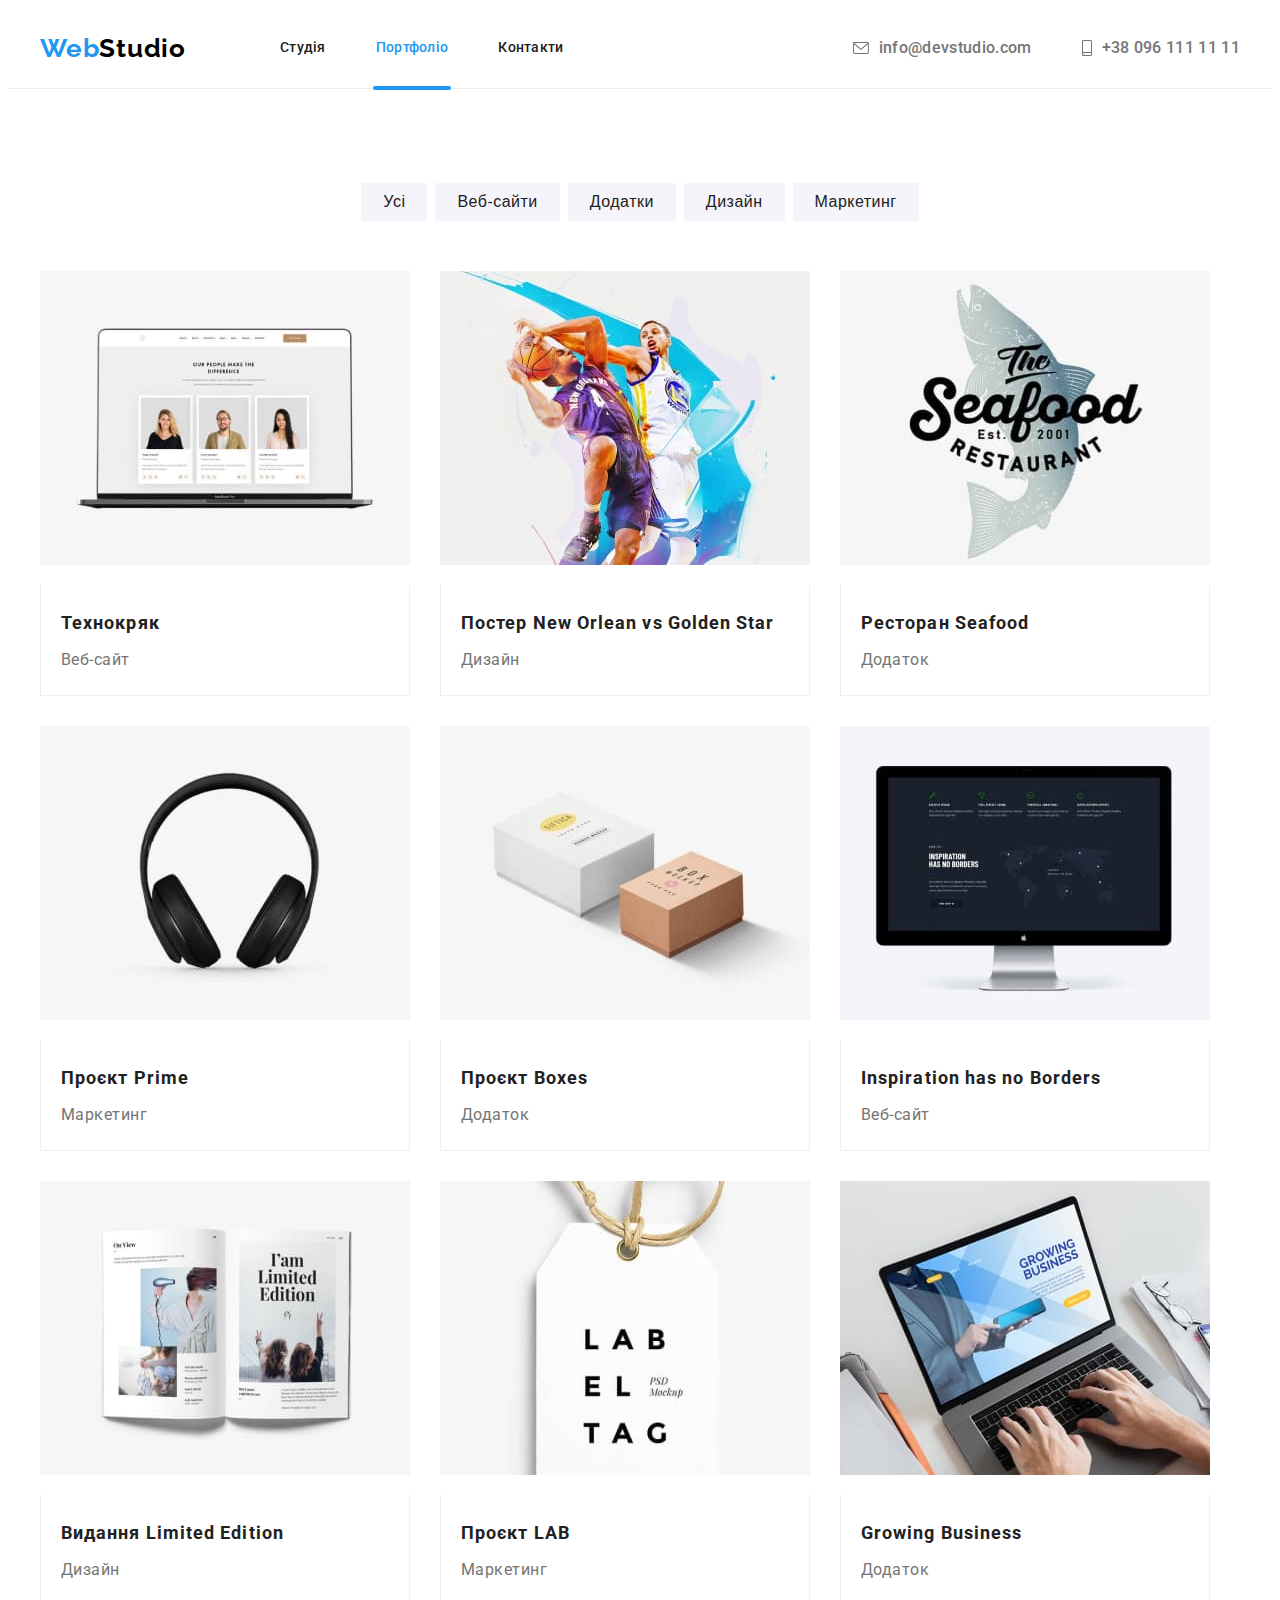
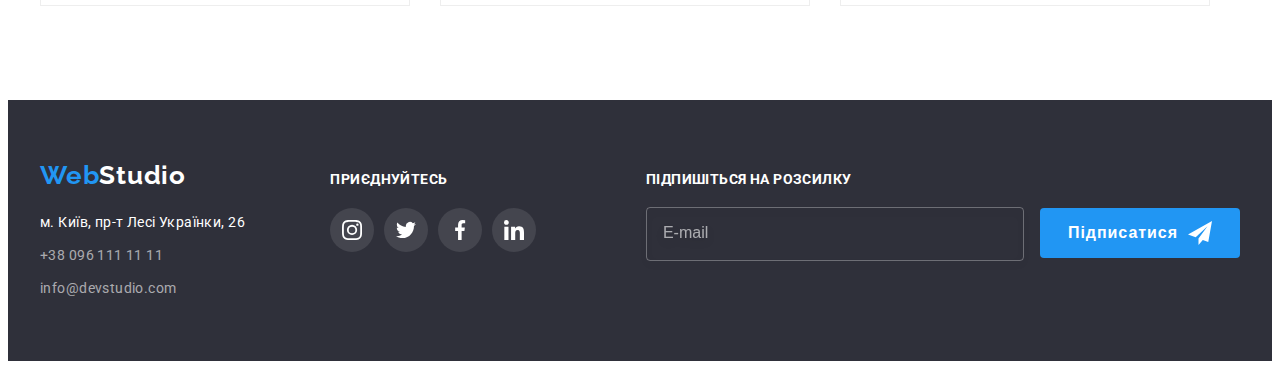
==== commit 5b120ce4: "23.12.22 bem sass" ====
--- a/portfolio_.html
+++ b/portfolio_.html
@@ -16,47 +16,48 @@
   <body>
     <!-- header-->
 
-      <header class="header">
+    <header class="header">
       <div class="conteiner header-conteiner">
         <nav class="header-nav">
-          <a class="link logo" href="./index.html"
-            ><span class="logo-web">Web</span>Studio</a
-          >
+          <a class=" logo" href="./index.html"
+            ><span class="logo__web">Web</span>Studio
+          </a>
           <ul class="header-link list">
             <li class="header-list">
-              <a class="header-link-items  link" href="./index.html"
-                >Студія</a
-              >
+              <a class="header-link-items  " href="./index.html"
+                >Студія
+              </a>
             </li>
             <li class="header-list">
-              <a class="header-link-items current link" href="./portfolio_.html"
+              <a class="header-link-items current " href="./portfolio_.html"
                 >Портфоліо
-                
-                </a
-              >
+              </a>
             </li>
             <li class="header-list">
-              <a class="header-link-items link" href="">Контакти</a>
+              <a class="header-link-items " href="">Контакти</a>
             </li>
           </ul>
         </nav>
-        <ul class="header-contact link list">
+        <ul class="header-contact  list">
           <li class="header-contact-list">
             <a
-              class="header-contact-link link"
-              href="mailto:info@devstudio.com">
-              <svg class="icon-email" width="16px" height="12px" >
-              <use href="./images/spraite_optimaze.svg#icon-envelope-hover"></use>
-            </svg> 
-              info@devstudio.com</a>
+              class="header-contact-link "
+              href="mailto:info@devstudio.com"
+            >
+              <svg class="icon-email" width="16" height="12">
+                <use
+                  href="./images/spraite_optimaze.svg#icon-envelope-hover"
+                ></use>
+              </svg>
+              info@devstudio.com</a
+            >
           </li>
           <li class="header-contact-list">
-            <a class="header-contact-link link" href="tel:+380961111111">
-            <svg class="icon-tel" width="10px" height="16px" >
-              <use href="./images/spraite_optimaze.svg#icon-smartphone"></use>
-            </svg> 
-
-            
+            <a class="header-contact-link " href="tel:+380961111111">
+              <svg class="icon-tel" width="10" height="16">
+                <use href="./images/spraite_optimaze.svg#icon-smartphone"></use>
+              </svg>
+
               +38 096 111 11 11
             </a>
           </li>
@@ -80,7 +81,7 @@
           
         <ul class="potrfolio-items-list list">
           <li class="potrfolio-items"  >
-            <a class="link potrfolio-link-cards"  href="">
+            <a class=" potrfolio-link-cards"  href="">
               <div class="portfolio-img-box">
                 <img  class="portfolio-img" 
                 src="./images/технокрякimg.jpg" 
@@ -104,7 +105,7 @@
             </a>
           </li>
           <li class="potrfolio-items">
-            <a class="link potrfolio-link-cards" href="">
+            <a class=" potrfolio-link-cards" href="">
             <div class="portfolio-img-box">
                 <img class="portfolio-img" src="./images/Постер_орлеанimg.jpg" alt="Illustration" width="370">
             
@@ -127,7 +128,7 @@
              </a>           
           </li>
           <li class="potrfolio-items">
-            <a class="link potrfolio-link-cards" href="">
+            <a class=" potrfolio-link-cards" href="">
               <div class="portfolio-img-box">
                <img class="portfolio-img" src="./images/ресторан_seefoodimg.jpg" alt="Illustration" width="370">
             
@@ -150,7 +151,7 @@
             </a>            
           </li>
           <li class="potrfolio-items">
-            <a class="link potrfolio-link-cards" href="">
+            <a class=" potrfolio-link-cards" href="">
               <div class="portfolio-img-box">
                <img class="portfolio-img" src="./images/premier_проектimg.jpg" alt="Illustration" width="370">
             
@@ -172,7 +173,7 @@
              </a>
           </li >
           <li class="potrfolio-items">
-            <a class="link potrfolio-link-cards" href="">
+            <a class=" potrfolio-link-cards" href="">
               <div class="portfolio-img-box">
                <img class="portfolio-img" src="./images/Проект_boxesimg.jpg" alt="Illustration" width="370">
             
@@ -196,7 +197,7 @@
             </a>
           </li>
           <li class="potrfolio-items">
-            <a class="link potrfolio-link-cards" href="">
+            <a class=" potrfolio-link-cards" href="">
               <div class="portfolio-img-box">
                <img class="portfolio-img" src="./images/inspirationimg.jpg" alt="Illustration" width="370">
                 <div class="overley">
@@ -219,7 +220,7 @@
             </a>
           </li>
           <li class="potrfolio-items">
-            <a class="link potrfolio-link-cards" href="">
+            <a class=" potrfolio-link-cards" href="">
               <div class="portfolio-img-box">
                <img class="portfolio-img" src="./images/виданняimg.jpg" alt="Illustration" width="370">
                 <div class="overley">
@@ -242,7 +243,7 @@
             </a>
           </li>
           <li class="potrfolio-items">
-            <a class="link potrfolio-link-cards" href="">
+            <a class=" potrfolio-link-cards" href="">
               <div class="portfolio-img-box">
                <img class="portfolio-img" src="./images/labimg.jpg" alt="Illustration" width="370">
                 <div class="overley">
@@ -265,7 +266,7 @@
             </a>
           </li>
           <li class="potrfolio-items">
-            <a class=" potrfolio-link-cards link " href="">
+            <a class=" potrfolio-link-cards  " href="">
               <div class="portfolio-img-box">
                <img class="portfolio-img" src="./images/growingimg.jpg" alt="Illustration" width="370">
                 <div class="overley">
@@ -294,92 +295,99 @@
 
       </main>
 
-<!-- ---footer-->
-
-
-   <footer class="footer">
-      <div class="conteiner footer-conteiner">
-        <div class="box-logo-adrres">
-          <a class="link logo-footer" href="./index.html"
-            ><span class="logo-web">Web</span>Studio
-          </a>
-          <address class="footer-adress">
-            <ul class="footer-contact link list">
-              <li class="footer-list">
-                <a
-                  class="footer-adress-geoposition link text"
-                  target="_blank"
-                  rel="noopener noreferrer"
-                  href="https://www.google.com.ua/maps/place/%D0%B1%D1%83%D0%BB.+%D0%9B%D0%B5%D1%81%D0%B8+%D0%A3%D0%BA%D1%80%D0%B0%D0%B8%D0%BD%D0%BA%D0%B8,+26,+%D0%9A%D0%B8%D0%B5%D0%B2,+02000"
-                >
-                  м. Київ, пр-т Лесі Українки, 26
-                </a>
-              </li>
-              <li class="footer-list">
-                <a class="foter-link link text" href="tel:+380961111111"
-                  >+38 096 111 11 11
-                </a>
-              </li>
-              <li class="footer-list">
-                <a class="foter-link link text" href="mailto:info@devstudio.com"
-                  >info@devstudio.com</a>
-              </li>
-            </ul>
-          </address> 
-        </div>
-          <div class="footer-join">
-            <h3 class="discraption-footer-join text">
-                приєднуйтесь
-            </h3>
-            <div class="icon-box-social" >
-              <!--instagram-->
-                  <a href="" class="link-social-footer" >
-                  
-                    <svg class="icon-social-footer"  width="20" height="20" >
-                    <use href="./images/spraite_optimaze.svg#icon-instagram-2"></use>
-                    </svg>
-                  
-                  </a>
-                   <!--twitter-->
-                  <a href="" class="link-social-footer">
-                    
-                  <svg class="icon-social-footer"  width="20" height="20" >
-                  <use href="./images/spraite_optimaze.svg#icon-twitter-1"></use>
-                  </svg>
-                  
-                  </a>
-                      <!--facebook-->
-                  <a href="" class="link-social-footer">
-                    
-                  <svg class="icon-social-footer"  width="20" height="20" >
-                  <use href="./images/spraite_optimaze.svg#icon-facebook-1"></use>
-                  </svg>
-                  
-                  </a>
-                    <!--linkedin-->
-                  <a href="" class="link-social-footer">
-                    
-                  <svg class="icon-social-footer" width="20" height="20" >
-                  <use href="./images/spraite_optimaze.svg#icon-linkedin-1"></use>
-                  </svg>
-                  
-                  </a>
-            </div>
-          </div>
-           <!--Fotter_form-->
-        <form class="footer-form">
-          <p class="footer-form-title">
-            Підпишіться на розсилку
-          </p>
-          <div>
-          <input class="footer-form-field" type="email" name="user-email" required placeholder="E-mail">
-        <button class="footer-form-btn button" type="submit">Підписатися<svg class="footer-form-icon-send" width="24px" height="24px">
-          <use href="./images/spraite_optimaze.svg#icon-icon-send1"></use>
-        </svg>
-        </button>
-        </div>
-        </form>
-       </div>
-    </footer>
+<!--footer-->
+<footer class="footer">
+  <div class="footer__conteiner">
+    <div class="footer__box">
+      <a class=" logo__footer logo " href="./index.html"
+        ><span class="logo__web">Web</span>Studio
+      </a>
+      <address class="address">
+        <ul class="address__contacts ">
+          <li class="address__list" >
+            <a
+              class="address__link address__link--white  "
+              target="_blank"
+              rel="noopener noreferrer"
+              href="https://www.google.com.ua/maps/place/%D0%B1%D1%83%D0%BB.+%D0%9B%D0%B5%D1%81%D0%B8+%D0%A3%D0%BA%D1%80%D0%B0%D0%B8%D0%BD%D0%BA%D0%B8,+26,+%D0%9A%D0%B8%D0%B5%D0%B2,+02000"
+            >
+              м. Київ, пр-т Лесі Українки, 26
+            </a>
+          </li>
+          <li class="address__list">
+            <a class="address__link  " href="tel:+380961111111"
+              >+38 096 111 11 11
+            </a>
+          </li>
+          <li class="address__list">
+            <a class="address__link  " href="mailto:info@devstudio.com"
+              >info@devstudio.com</a
+            >
+          </li>
+        </ul>
+      </address>
+    </div>
+    <div class="communication">
+      <b class="communication__text "> приєднуйтесь </b>
+
+      <ul class="social__list social__footer ">
+        <!--instagram-->
+        <li>
+          <a href="" class="social__link-footer">
+            <svg class="social__icon-footer" width="20" height="20">
+              <use
+                href="./images/spraite_optimaze.svg#icon-instagram-2"
+              ></use>
+            </svg>
+          </a>
+        </li>
+        <!--twitter-->
+        <li>
+          <a href="" class="social__link-footer">
+            <svg class="social__icon-footer" width="20" height="20">
+              <use
+                href="./images/spraite_optimaze.svg#icon-twitter-1"
+              ></use>
+            </svg>
+          </a>
+        </li>
+        <!--facebook-->
+        <li>
+          <a href="" class="social__link-footer">
+            <svg class="social__icon-footer" width="20" height="20">
+              <use
+                href="./images/spraite_optimaze.svg#icon-facebook-1"
+              ></use>
+            </svg>
+          </a>
+        </li>
+        <!--linkedin-->
+        <li>
+          <a href="" class="social__link-footer">
+            <svg class="social__icon-footer" width="20" height="20">
+              <use
+                href="./images/spraite_optimaze.svg#icon-linkedin-1"
+              ></use>
+            </svg>
+          </a>
+        </li>
+      </ul>
+    </div>
+    <!--Fotter_form-->
+    <form class="footer-form">
+      <p class="footer-form__title">
+        Підпишіться на розсилку
+      </p>
+      <div >
+      <input class="footer-form__field" type="email" name="user-email" required placeholder="E-mail">
+    <button class="button__footer-form button" 
+    type="submit">Підписатися<svg class="footer-form__icon" width="24px" height="24px">
+      <use href="./images/spraite_optimaze.svg#icon-icon-send1"></use>
+    </svg>
+    </button>
+    </div>
+    </form>
+  </div>
+</footer>
   </body>
 </html>
--- a/css/main.min.css
+++ b/css/main.min.css
@@ -1 +1 @@
-:root{--backgroundcolor__dark:#2F303A;--accent__color: #2196F3;--maine__color__secondery: #757575;--maine__color__dark: #212121;--fontfamily__praimary:"Roboto", sans-serif;--fontfamily__secondery:"Raleway", sans-serif;--maine__color__light:#FFFFFF;--backgraund__icon:#F5F4FA;--color__icon:#AFB1B8}.visualy__hidden{position:absolute;width:1px;height:1px;margin:-1px;border:0;padding:0;white-space:nowrap;clip-path:inset(100%);clip:rect(0 0 0 0);overflow:hidden}body{font-family:var(--fontfamily__praimary);color:var(--maine__color__dark)}h1,h2,h3,h4,p{margin-top:0;margin-bottom:0}ul,ol{margin-top:0;margin-bottom:0;padding-left:0}img{display:block}.link{text-decoration:none}.list{list-style:none}.text{font-style:normal}.section{padding:94px 0}.conteiner{margin:0 auto;width:1200px;padding-left:15px;padding-right:15px}.button{border-radius:4px;background-color:var(--accent__color);font-weight:700;font-size:16px;line-height:1.87;letter-spacing:.06em;color:var(--maine__color__light);transition:background-color 250ms cubic-bezier(0.4, 0, 0.2, 1)}.logo-web{font-family:var(--fontfamily__secondery);font-weight:700;font-size:26px;line-height:1.19;letter-spacing:.03em;color:var(--accent__color)}.logo{display:block;margin-right:94px;font-family:var(--fontfamily__secondery);font-weight:700;font-size:26px;line-height:1.19;letter-spacing:.03em;color:#000}.header-nav{display:flex;align-items:center}.header-list .header-link-items.current{color:var(--accent__color)}.header-link{display:inline-flex}.header-list:not(:last-child){margin-right:50px}.header-link-items{position:relative;display:flex;padding:32px 0;font-weight:500;font-size:14px;line-height:1.14;letter-spacing:.02em;color:var(--maine__color__dark);transition:color 250ms cubic-bezier(0.4, 0, 0.2, 1)}.header-contact{display:flex;align-items:center;margin-left:auto}.header-contact-list:not(:last-child){margin-right:50px}.header-contact-list{display:flex;align-items:center}.header-contact-link{display:flex;justify-content:center;align-items:center;transition:color 250ms cubic-bezier(0.4, 0, 0.2, 1);font-weight:500;line-height:1.14;letter-spacing:.02em;color:var(--maine__color__secondery)}.header-contact-link:hover,.header-contact-link:focus{color:var(--accent__color)}.header-contact-list svg{margin-right:10px;fill:currentColor}.icon-box-social{display:flex;justify-content:space-between}.link-social{display:flex;justify-content:center;align-items:center;width:44px;height:44px;border-radius:50%;color:#afb1b8;background-color:inherit;transition:color 250ms cubic-bezier(0.4, 0, 0.2, 1),background-color 250ms cubic-bezier(0.4, 0, 0.2, 1)}.icon-social{fill:currentColor}.link-social:hover,.link-social:focus{background-color:var(--accent__color);color:var(--maine__color__light)}.footer-list:not(:last-child){margin-bottom:9px}.foter-link{transition:color 250ms cubic-bezier(0.4, 0, 0.2, 1);font-weight:400;font-size:14px;line-height:1.71;letter-spacing:.03em;color:rgba(255,255,255,.6)}.footer-adress{margin-right:70px}.footer-adress-geoposition{transition:color 250ms cubic-bezier(0.4, 0, 0.2, 1);font-size:14px;line-height:1.71;letter-spacing:.03em;color:var(--maine__color__light)}.footer-adress-geoposition:hover,.footer-adress-geoposition:focus,.foter-link:hover,.foter-link:focus{color:var(--accent__color)}.backdrop{position:fixed;top:0;left:0;width:100vw;height:100vh;opacity:1;transition:opacity 250ms cubic-bezier(0.4, 0, 0.2, 1),visibility 250ms cubic-bezier(0.4, 0, 0.2, 1);background-color:rgba(0,0,0,.2)}.backdrop.is-hidden{opacity:0;visibility:hidden;pointer-events:none}.backdrop.is-hidden .modal{transform:translate(-50%, -50%) scale(1.2);opacity:0}.modal{position:absolute;left:50%;top:50%;width:528px;padding:40px;height:581px;background-color:var(--maine__color__light);opacity:1;transform:translate(-50%, -50%);transition:transform 250ms cubic-bezier(0.4, 0, 0.2, 1),opacity 250ms cubic-bezier(0.4, 0, 0.2, 1)}.modal__btn{position:absolute;top:8px;right:8px;width:30px;height:30px;display:flex;justify-content:center;align-items:center;padding:0px;border-radius:50%;border:1px solid rgba(0,0,0,.1);background-color:var(--maine__color__light);cursor:pointer;color:var(--maine__color__dark);transition:color 250ms cubic-bezier(0.4, 0, 0.2, 1)}.modal__btn:hover,.modal__btn:focus{color:var(--accent__color)}.modal__icon{fill:currentColor}.form__title{margin-bottom:12px;text-align:center;font-weight:700;font-size:20px;line-height:1.15;text-align:center;letter-spacing:.03em;color:#212121}.label{display:block;margin-bottom:10px;font-size:12px;line-height:1.17;letter-spacing:.01em;color:var(--maine__color__secondery)}.label__box{display:block;position:relative;margin-top:4px}.label__field{display:block;width:100%;height:40px;outline:none;padding-left:35px;border:1px solid rgba(33,33,33,.2);border-radius:4px;transition:border 250ms cubic-bezier(0.4, 0, 0.2, 1)}.label__field:hover{cursor:pointer}.label__field:focus{border:1px solid var(--accent__color)}.label__icon{position:absolute;top:50%;left:12px;transform:translateY(-50%);width:18px;transition:fill 250ms cubic-bezier(0.4, 0, 0.2, 1)}.form__field:focus+.label__icon{fill:var(--accent__color)}.coment{display:block;margin-bottom:20px;font-size:12px;line-height:1.17;letter-spacing:.01em;color:var(--maine__color__secondery)}.coment__field{margin-top:4px;display:block;padding:12px 16px;width:100%;height:120px;resize:none;outline:none;border:1px solid rgba(33,33,33,.2);border-radius:4px;transition:border 250ms cubic-bezier(0.4, 0, 0.2, 1)}.coment__field:hover{cursor:pointer}.coment__field:focus{border:1px solid var(--accent__color)}.coment__field::placeholder{font-size:12px;line-height:14px;letter-spacing:.01em;color:rgba(117,117,117,.5)}.consent{display:flex;align-items:center;margin-bottom:30px}.consent__text{display:flex;align-items:center}.consent__text:hover{cursor:pointer}.consent__text::before{content:"";display:inline-block;margin-right:7px;width:16px;height:15px;border:1px solid var(--maine__color__dark);font-size:14px;line-height:1.17;letter-spacing:.03em;transition:background-image 250ms cubic-bezier(0.4, 0, 0.2, 1),border-color 250ms cubic-bezier(0.4, 0, 0.2, 1)}.consent__field:checked+.consent__text::before{background-image:url(../images/icon\ check-blue\(1\).svg);background-position:center}.consent__field:focus+.consent__text::before{border-color:#2196f3}.consent__field:focus .consent__text::before{border-color:var(--accent__color)}.consent__link{color:var(--accent__color);text-decoration:underline}.button__form{display:block;min-width:200px;height:50px;margin-left:auto;margin-right:auto;padding:10px;border:none}.button__form:hover{cursor:pointer;background-color:#188ce8}.potrfolio-nav-list{display:flex;justify-content:center;margin-bottom:50px}.potrfolio-nav-list-btn:not(:last-child){margin-right:8px}.potrfolio-nav-button{padding:6px 22px;background-color:#f5f4fa;font-weight:500;font-size:16px;line-height:1.63;letter-spacing:.03em;color:var(--maine__color__dark);cursor:pointer;border:none;transition:background-color 250ms cubic-bezier(0.4, 0, 0.2, 1),color 250ms cubic-bezier(0.4, 0, 0.2, 1),box-shadow 250ms cubic-bezier(0.4, 0, 0.2, 1)}.potrfolio-nav-button:hover,.potrfolio-nav-button:focus{background-color:var(--accent__color);color:var(--maine__color__light);box-shadow:0px 3px 1px rgba(0,0,0,.1),0px 1px 2px rgba(0,0,0,.08),0px 2px 2px rgba(0,0,0,.12)}.potrfolio-items-list{display:flex;flex-wrap:wrap;margin-left:-30px;margin-top:-30px;border-color:#eee;border-bottom:1px}.potrfolio-items{margin-left:30px;margin-top:30px;padding:0px}.potrfolio-link-cards{display:block;transition:box-shadow 250ms cubic-bezier(0.4, 0, 0.2, 1);margin:0px;padding:0px}.potrfolio-link-cards:hover,.potrfolio-link-cards:focus{box-shadow:0px 1px 1px rgba(0,0,0,.12),0px 4px 4px rgba(0,0,0,.06),1px 4px 6px rgba(0,0,0,.16)}.portfolio-img-box{width:370px;position:relative;overflow:hidden}.overley{display:flex;justify-content:center;align-items:center;position:absolute;bottom:-100%;left:0;width:100%;height:100%;background-color:rgba(33,150,243,.9);opacity:0;visibility:hidden;pointer-events:none;transition:transform 250ms cubic-bezier(0.4, 0, 0.2, 1),opacity 250ms cubic-bezier(0.4, 0, 0.2, 1),visibility 250ms cubic-bezier(0.4, 0, 0.2, 1),pointer-events 250ms cubic-bezier(0.4, 0, 0.2, 1)}.overley-text{padding:64px 24px;font-weight:400;font-size:18px;line-height:1.56;letter-spacing:.03em;color:var(--maine__color__light)}.potrfolio-link-cards:hover .overley,.potrfolio-link-cards:focus .overley{transform:translateY(-100%);opacity:1;visibility:visible;pointer-events:all}.potrfolio-items-header{display:block;margin-bottom:4px;width:100%;font-weight:700;font-size:18px;line-height:2;letter-spacing:.06em;color:var(--maine__color__dark)}.potrfolio-items-text{font-weight:400;font-size:16px;line-height:1.87;letter-spacing:.03em;color:var(--maine__color__secondery)}.portfolio-list-text{margin-top:20px;padding:20px 20px;border-right:1px solid #eee;border-bottom:1px solid #eee;border-left:1px solid #eee}.header{border-bottom:1px solid #ececec}.header-conteiner{display:flex}.current::after{content:"";position:absolute;bottom:-2px;left:-4%;display:inline-block;width:108%;height:4px;background-color:var(--accent__color);border-radius:2px}.header-link-items:hover,.header-link-items:focus{color:var(--accent__color)}.heroi{background-color:var(--backgroundcolor__dark);background-image:linear-gradient(rgba(47, 48, 58, 0.4), rgba(47, 48, 58, 0.4)),url(../images/heroiImg\ .jpg);background-repeat:no-repeat;background-size:1600px;background-position:center;padding-top:200px;padding-bottom:200px}.heroi-conteiner{text-align:center}.heroi-header{margin-bottom:30px;width:696px;margin-left:auto;margin-right:auto;font-weight:900;font-size:44px;line-height:1.36;letter-spacing:.06em;text-transform:uppercase;color:var(--maine__color__light)}.heroi-button{min-width:216px;padding:10px;box-shadow:0 4px 4px rgba(0,0,0,.15)}.heroi-button:hover,.heroi-button:focus{background-color:#188ce8;cursor:pointer}.benefits{padding-bottom:0}.benefits-header{color:rgba(0,0,0,0)}.benefits-list{display:flex;margin-left:-30px}.benefits-items{margin-left:30px;flex-basis:270px}.icon-box-benefits{display:flex;justify-content:center;align-items:center;height:120px;background-color:var(--backgraund__icon);margin-bottom:30px}.icon-benefits{width:70px;height:70px}.benefits-items-heder{margin-bottom:10px;font-weight:700;font-size:14px;line-height:1.14;letter-spacing:.03em;text-transform:uppercase;color:var(--maine__color__dark)}.benefits-items-text{font-weight:400;font-size:14px;line-height:1.71;letter-spacing:.03em;color:var(--maine__color__secondery)}.activityd-header{margin-bottom:50px;text-align:center;font-weight:700;font-size:36px;line-height:1.17;letter-spacing:.03em;color:var(--maine__color__dark)}.activity-list{display:flex;margin-left:-30px}.activity-items{position:relative;margin-left:30px}.activity-description{display:flex;justify-content:center;align-items:center;position:absolute;bottom:0;z-index:2;height:70px;width:100%;background-color:rgba(47,48,58,.8)}.activity-description-text{font-weight:700;font-size:14px;line-height:1.14;text-align:center;letter-spacing:.03em;text-transform:uppercase;color:var(--maine__color__light)}.team-section{padding:94px 0;background-color:#f5f4fa}.team-list{display:flex;margin-left:-30px}.team-items{width:270px;margin-left:30px;box-shadow:0px 1px 3px rgba(0,0,0,.12),0px 1px 1px rgba(0,0,0,.14),0px 2px 1px rgba(0,0,0,.2);background-color:var(--maine__color__light)}.team-header{margin-bottom:50px;text-align:center;font-weight:700;font-size:36px;line-height:1.17;letter-spacing:.03em;color:var(--maine__color__dark)}.team-items-text{padding-top:30px;padding-bottom:30px;padding-left:32px;padding-right:32px}.team-card{margin-bottom:10px;text-align:center;font-weight:500;font-size:16px;line-height:19px;letter-spacing:.03em;color:var(--maine__color__dark)}.team-card-text{margin-bottom:16px;text-align:center;font-weight:400;font-size:16px;line-height:1.19;letter-spacing:.03em;color:var(--maine__color__secondery)}.partner-company{padding:94px 0}.header-partner{margin-bottom:50px;font-weight:700;font-size:36px;line-height:1.17;text-align:center;letter-spacing:.03em}.partner-logo-box{display:flex;flex-direction:row;justify-content:space-between}.partner-link{width:170px;height:92px;display:flex;justify-content:center;align-items:center;transition:color 250ms cubic-bezier(0.4, 0, 0.2, 1),border-color 250ms cubic-bezier(0.4, 0, 0.2, 1);border-radius:4px;border:1px solid;border-color:var(--color__icon);color:var(--color__icon)}.partner-link:hover,.partner-link:focus{border:1px solid;border-color:var(--accent__color)}.partner-logo{fill:currentColor}.partner-link:hover,.partner-link:focus{color:var(--accent__color)}.footer{padding:60px 0;background-color:var(--backgroundcolor__dark)}.footer-conteiner{display:flex;align-items:baseline;justify-content:space-between}.logo-footer{margin-bottom:20px;color:var(--maine__color__light);display:block;font-family:var(--fontfamily__secondery);font-weight:700;font-size:26px;line-height:1.19;letter-spacing:.03em}.discraption-footer-join{display:block;margin-bottom:20px;font-weight:700;font-size:14px;line-height:1.14;letter-spacing:.03em;text-transform:uppercase;color:#fff}.icon-box-social{display:flex;justify-content:space-between;min-width:206px}.link-social-footer{display:flex;justify-content:center;align-items:center;width:44px;height:44px;transition:background-color 250ms cubic-bezier(0.4, 0, 0.2, 1);border-radius:50%;background-color:rgba(255,255,255,.1);color:var(--maine__color__light)}.link-social-footer:hover,.link-social-footer:focus{background-color:var(--accent__color)}.icon-social-footer{fill:currentColor}.footer-form{margin-left:94px}.footer-form__title{margin-bottom:20px;font-weight:700;font-size:14px;line-height:16px;letter-spacing:.03em;text-transform:uppercase;color:var(--maine__color__light)}.footer-form__field{width:358px;height:50px;background-color:inherit;padding-left:16px;outline:0;border:1px solid rgba(255,255,255,.3);filter:drop-shadow(0px 4px 4px rgba(0, 0, 0, 0.15));border-radius:4px;color:var(--maine__color__light);transition:border-color 250ms cubic-bezier(0.4, 0, 0.2, 1)}.footer-form__field:hover{cursor:pointer}.footer-form__field:focus{border-color:var(--accent__color)}.footer-form__field::placeholder{font-size:16px;line-height:20px;color:rgba(255,255,255,.6)}.button__footer-form{position:relative;display:inline-block;min-width:200px;margin-left:12px;padding:10px 62px 10px 28px;border:none}.button__footer-form:hover,.button__footer-form:focus{cursor:pointer;background-color:#188ce8}.footer-form__icon{position:absolute;top:50%;right:28px;transform:translateY(-50%)}.potrfolio-main{padding-top:94px;padding-bottom:94px}/*# sourceMappingURL=main.min.css.map */+:root{--backgroundcolor__dark:#2F303A;--accent__color: #2196F3;--maine__color__secondery: #757575;--maine__color__dark: #212121;--fontfamily__praimary:"Roboto", sans-serif;--fontfamily__secondery:"Raleway", sans-serif;--maine__color__light:#FFFFFF;--backgraund__icon:#F5F4FA;--color__icon:#AFB1B8}.visualy__hidden{position:absolute;width:1px;height:1px;margin:-1px;border:0;padding:0;white-space:nowrap;clip-path:inset(100%);clip:rect(0 0 0 0);overflow:hidden}.button__footer-form,.heroi-button,.button__form{border-radius:4px;background-color:var(--accent__color);font-weight:700;font-size:16px;line-height:1.87;letter-spacing:.06em;color:var(--maine__color__light);transition:background-color 250ms cubic-bezier(0.4, 0, 0.2, 1)}body{font-family:var(--fontfamily__praimary);color:var(--maine__color__dark)}h1,h2,h3,h4,p{margin-top:0;margin-bottom:0}ul,ol{margin-top:0;margin-bottom:0;padding-left:0}img{display:block}.link{text-decoration:none}.partner-link,.potrfolio-link-cards,.consent__link,.address__link,.header-contact-link,.header-link-items,.logo{text-decoration:none}.list{list-style:none}.team__items,.activity__list,.benefits__list,.address__contacts,.social__items,.social__list{list-style:none}.text{font-style:normal}.communication__text,.address__link{font-style:normal}.section{padding:94px 0}.team,.activity,.benefits{padding:94px 0}.conteiner{margin:0 auto;width:1200px;padding-left:15px;padding-right:15px}.footer__conteiner,.team__conteiner,.activity__conteiner,.benefits__conteiner{margin:0 auto;width:1200px;padding-left:15px;padding-right:15px}.logo__web{font-family:var(--fontfamily__secondery);font-weight:700;font-size:26px;line-height:1.19;letter-spacing:.03em;color:var(--accent__color)}.logo{display:block;margin-right:94px;font-family:var(--fontfamily__secondery);font-weight:700;font-size:26px;line-height:1.19;letter-spacing:.03em;color:#000}.header-nav{display:flex;align-items:center}.header-list .header-link-items.current{color:var(--accent__color)}.header-link{display:inline-flex}.header-list:not(:last-child){margin-right:50px}.header-link-items{position:relative;display:flex;padding:32px 0;font-weight:500;font-size:14px;line-height:1.14;letter-spacing:.02em;color:var(--maine__color__dark);transition:color 250ms cubic-bezier(0.4, 0, 0.2, 1)}.header-contact{display:flex;align-items:center;margin-left:auto}.header-contact-list:not(:last-child){margin-right:50px}.header-contact-list{display:flex;align-items:center}.header-contact-link{display:flex;justify-content:center;align-items:center;transition:color 250ms cubic-bezier(0.4, 0, 0.2, 1);font-weight:500;line-height:1.14;letter-spacing:.02em;color:var(--maine__color__secondery)}.header-contact-link:hover,.header-contact-link:focus{color:var(--accent__color)}.header-contact-list svg{margin-right:10px;fill:currentColor}.social__list{display:flex;justify-content:space-between}.social__link{display:flex;justify-content:center;align-items:center;width:44px;height:44px;border-radius:50%;color:#afb1b8;background-color:inherit;transition:color 250ms cubic-bezier(0.4, 0, 0.2, 1),background-color 250ms cubic-bezier(0.4, 0, 0.2, 1)}.social__link:hover,.social__link:focus{background-color:var(--accent__color);color:var(--maine__color__light)}.social__icon{fill:currentColor}.address{margin-right:70px}.address__contacts a:hover,.address__contacts a:focus{color:var(--accent__color)}.address__list:not(:last-child){margin-bottom:9px}.address__link{transition:color 250ms cubic-bezier(0.4, 0, 0.2, 1);font-size:14px;line-height:1.71;letter-spacing:.03em;color:rgba(255,255,255,.6)}.address__link--white{color:var(--maine__color__light)}.backdrop{position:fixed;top:0;left:0;width:100vw;height:100vh;opacity:1;transition:opacity 250ms cubic-bezier(0.4, 0, 0.2, 1),visibility 250ms cubic-bezier(0.4, 0, 0.2, 1);background-color:rgba(0,0,0,.2)}.backdrop.is-hidden{opacity:0;visibility:hidden;pointer-events:none}.backdrop.is-hidden .modal{transform:translate(-50%, -50%) scale(1.2);opacity:0}.modal{position:absolute;left:50%;top:50%;width:528px;padding:40px;height:581px;background-color:var(--maine__color__light);opacity:1;transform:translate(-50%, -50%);transition:transform 250ms cubic-bezier(0.4, 0, 0.2, 1),opacity 250ms cubic-bezier(0.4, 0, 0.2, 1)}.modal__btn{position:absolute;top:8px;right:8px;width:30px;height:30px;display:flex;justify-content:center;align-items:center;padding:0px;border-radius:50%;border:1px solid rgba(0,0,0,.1);background-color:var(--maine__color__light);cursor:pointer;color:var(--maine__color__dark);transition:color 250ms cubic-bezier(0.4, 0, 0.2, 1)}.modal__btn:hover,.modal__btn:focus{color:var(--accent__color)}.modal__icon{fill:currentColor}.form__title{margin-bottom:12px;text-align:center;font-weight:700;font-size:20px;line-height:1.15;text-align:center;letter-spacing:.03em;color:#212121}.label{display:block;margin-bottom:10px;font-size:12px;line-height:1.17;letter-spacing:.01em;color:var(--maine__color__secondery)}.label__box{display:block;position:relative;margin-top:4px}.label__field{display:block;width:100%;height:40px;outline:none;padding-left:35px;border:1px solid rgba(33,33,33,.2);border-radius:4px;transition:border 250ms cubic-bezier(0.4, 0, 0.2, 1)}.label__field:hover{cursor:pointer}.label__field:focus{border:1px solid var(--accent__color)}.label__icon{position:absolute;top:50%;left:12px;transform:translateY(-50%);width:18px;transition:fill 250ms cubic-bezier(0.4, 0, 0.2, 1)}.label__field:focus+.label__icon{fill:var(--accent__color)}.coment{display:block;margin-bottom:20px;font-size:12px;line-height:1.17;letter-spacing:.01em;color:var(--maine__color__secondery)}.coment__field{margin-top:4px;display:block;padding:12px 16px;width:100%;height:120px;resize:none;outline:none;border:1px solid rgba(33,33,33,.2);border-radius:4px;transition:border 250ms cubic-bezier(0.4, 0, 0.2, 1)}.coment__field:hover{cursor:pointer}.coment__field:focus{border:1px solid var(--accent__color)}.coment__field::placeholder{font-size:12px;line-height:14px;letter-spacing:.01em;color:rgba(117,117,117,.5)}.consent{display:flex;align-items:center;margin-bottom:30px}.consent__text{display:flex;align-items:center}.consent__text:hover{cursor:pointer}.consent__text::before{content:"";display:inline-block;margin-right:7px;width:16px;height:15px;border:1px solid var(--maine__color__dark);font-size:14px;line-height:1.17;letter-spacing:.03em;transition:background-image 250ms cubic-bezier(0.4, 0, 0.2, 1),border-color 250ms cubic-bezier(0.4, 0, 0.2, 1)}.consent__field:checked+.consent__text::before{background-image:url(../images/icon\ check-blue\(1\).svg);background-position:center}.consent__field:focus+.consent__text::before{border-color:#2196f3}.consent__field:focus .consent__text::before{border-color:var(--accent__color)}.consent__link{color:var(--accent__color);text-decoration:underline}.button__form{display:block;min-width:200px;height:50px;margin-left:auto;margin-right:auto;padding:10px;border:none}.button__form:hover{cursor:pointer;background-color:#188ce8}.potrfolio-nav-list{display:flex;justify-content:center;margin-bottom:50px}.potrfolio-nav-list-btn:not(:last-child){margin-right:8px}.potrfolio-nav-button{padding:6px 22px;background-color:#f5f4fa;font-weight:500;font-size:16px;line-height:1.63;letter-spacing:.03em;color:var(--maine__color__dark);cursor:pointer;border:none;transition:background-color 250ms cubic-bezier(0.4, 0, 0.2, 1),color 250ms cubic-bezier(0.4, 0, 0.2, 1),box-shadow 250ms cubic-bezier(0.4, 0, 0.2, 1)}.potrfolio-nav-button:hover,.potrfolio-nav-button:focus{background-color:var(--accent__color);color:var(--maine__color__light);box-shadow:0px 3px 1px rgba(0,0,0,.1),0px 1px 2px rgba(0,0,0,.08),0px 2px 2px rgba(0,0,0,.12)}.potrfolio-items-list{display:flex;flex-wrap:wrap;margin-left:-30px;margin-top:-30px;border-color:#eee;border-bottom:1px}.potrfolio-items{margin-left:30px;margin-top:30px;padding:0px}.potrfolio-link-cards{display:block;transition:box-shadow 250ms cubic-bezier(0.4, 0, 0.2, 1);margin:0px;padding:0px}.potrfolio-link-cards:hover,.potrfolio-link-cards:focus{box-shadow:0px 1px 1px rgba(0,0,0,.12),0px 4px 4px rgba(0,0,0,.06),1px 4px 6px rgba(0,0,0,.16)}.portfolio-img-box{width:370px;position:relative;overflow:hidden}.overley{display:flex;justify-content:center;align-items:center;position:absolute;bottom:-100%;left:0;width:100%;height:100%;background-color:rgba(33,150,243,.9);opacity:0;visibility:hidden;pointer-events:none;transition:transform 250ms cubic-bezier(0.4, 0, 0.2, 1),opacity 250ms cubic-bezier(0.4, 0, 0.2, 1),visibility 250ms cubic-bezier(0.4, 0, 0.2, 1),pointer-events 250ms cubic-bezier(0.4, 0, 0.2, 1)}.overley-text{padding:64px 24px;font-weight:400;font-size:18px;line-height:1.56;letter-spacing:.03em;color:var(--maine__color__light)}.potrfolio-link-cards:hover .overley,.potrfolio-link-cards:focus .overley{transform:translateY(-100%);opacity:1;visibility:visible;pointer-events:all}.potrfolio-items-header{display:block;margin-bottom:4px;width:100%;font-weight:700;font-size:18px;line-height:2;letter-spacing:.06em;color:var(--maine__color__dark)}.potrfolio-items-text{font-weight:400;font-size:16px;line-height:1.87;letter-spacing:.03em;color:var(--maine__color__secondery)}.portfolio-list-text{margin-top:20px;padding:20px 20px;border-right:1px solid #eee;border-bottom:1px solid #eee;border-left:1px solid #eee}.header{border-bottom:1px solid #ececec}.header-conteiner{display:flex}.current::after{content:"";position:absolute;bottom:-2px;left:-4%;display:inline-block;width:108%;height:4px;background-color:var(--accent__color);border-radius:2px}.header-link-items:hover,.header-link-items:focus{color:var(--accent__color)}.heroi{background-color:var(--backgroundcolor__dark);background-image:linear-gradient(rgba(47, 48, 58, 0.4), rgba(47, 48, 58, 0.4)),url(../images/heroiImg\ .jpg);background-repeat:no-repeat;background-size:1600px;background-position:center;padding-top:200px;padding-bottom:200px}.heroi-conteiner{text-align:center}.heroi-header{margin-bottom:30px;width:696px;margin-left:auto;margin-right:auto;font-weight:900;font-size:44px;line-height:1.36;letter-spacing:.06em;text-transform:uppercase;color:var(--maine__color__light)}.heroi-button{min-width:216px;padding:10px;box-shadow:0 4px 4px rgba(0,0,0,.15)}.heroi-button:hover,.heroi-button:focus{background-color:#188ce8;cursor:pointer}.benefits{padding-bottom:0}.benefits__list{display:flex;margin-left:-30px}.benefits__items{margin-left:30px;flex-basis:270px}.benefits__picture{display:flex;justify-content:center;align-items:center;height:120px;background-color:var(--backgraund__icon);margin-bottom:30px}.benefits__icon{width:70px;height:70px}.benefits__title{margin-bottom:10px;font-weight:700;font-size:14px;line-height:1.14;letter-spacing:.03em;text-transform:uppercase;color:var(--maine__color__dark)}.benefit__text{font-weight:400;font-size:14px;line-height:1.71;letter-spacing:.03em;color:var(--maine__color__secondery)}.activity__title{margin-bottom:50px;text-align:center;font-weight:700;font-size:36px;line-height:1.17;letter-spacing:.03em;color:var(--maine__color__dark)}.activity__list{display:flex;margin-left:-30px}.activity__items{position:relative;margin-left:30px}.activity__description{display:flex;justify-content:center;align-items:center;position:absolute;bottom:0;z-index:2;height:70px;width:100%;background-color:rgba(47,48,58,.8)}.activity__text{font-weight:700;font-size:14px;line-height:1.14;text-align:center;letter-spacing:.03em;text-transform:uppercase;color:var(--maine__color__light)}.team{background-color:#f5f4fa}.team__title{margin-bottom:50px;text-align:center;font-weight:700;font-size:36px;line-height:1.17;letter-spacing:.03em;color:var(--maine__color__dark)}.team__list{display:flex;margin-left:-30px}.team__items{width:270px;margin-left:30px;box-shadow:0px 1px 3px rgba(0,0,0,.12),0px 1px 1px rgba(0,0,0,.14),0px 2px 1px rgba(0,0,0,.2);background-color:var(--maine__color__light)}.team__text-box{padding-top:30px;padding-bottom:30px;padding-left:32px;padding-right:32px}.team__name{margin-bottom:10px;text-align:center;font-weight:500;font-size:16px;line-height:19px;letter-spacing:.03em;color:var(--maine__color__dark)}.team__description{margin-bottom:16px;text-align:center;font-weight:400;font-size:16px;line-height:1.19;letter-spacing:.03em;color:var(--maine__color__secondery)}.partner-company{padding:94px 0}.header-partner{margin-bottom:50px;font-weight:700;font-size:36px;line-height:1.17;text-align:center;letter-spacing:.03em}.partner-logo-box{display:flex;flex-direction:row;justify-content:space-between}.partner-link{width:170px;height:92px;display:flex;justify-content:center;align-items:center;transition:color 250ms cubic-bezier(0.4, 0, 0.2, 1),border-color 250ms cubic-bezier(0.4, 0, 0.2, 1);border-radius:4px;border:1px solid;border-color:var(--color__icon);color:var(--color__icon)}.partner-link:hover,.partner-link:focus{border:1px solid;border-color:var(--accent__color)}.partner-logo{fill:currentColor}.partner-link:hover,.partner-link:focus{color:var(--accent__color)}.footer{padding:60px 0;background-color:var(--backgroundcolor__dark)}.footer__conteiner{display:flex;align-items:baseline;justify-content:space-between}.logo__footer{margin-bottom:20px;color:var(--maine__color__light)}.communication__text{display:block;margin-bottom:20px;font-weight:700;font-size:14px;line-height:1.14;letter-spacing:.03em;text-transform:uppercase;color:#fff}.social__footer{min-width:206px}.social__link-footer{display:flex;justify-content:center;align-items:center;width:44px;height:44px;transition:background-color 250ms cubic-bezier(0.4, 0, 0.2, 1);border-radius:50%;background-color:rgba(255,255,255,.1);color:var(--maine__color__light)}.social__link-footer:hover,.social__link-footer:focus{background-color:var(--accent__color)}.social__icon-footer{fill:currentColor}.footer-form{margin-left:94px}.footer-form__title{margin-bottom:20px;font-weight:700;font-size:14px;line-height:16px;letter-spacing:.03em;text-transform:uppercase;color:var(--maine__color__light)}.footer-form__field{width:358px;height:50px;background-color:inherit;padding-left:16px;outline:0;border:1px solid rgba(255,255,255,.3);filter:drop-shadow(0px 4px 4px rgba(0, 0, 0, 0.15));border-radius:4px;color:var(--maine__color__light);transition:border-color 250ms cubic-bezier(0.4, 0, 0.2, 1)}.footer-form__field:hover{cursor:pointer}.footer-form__field:focus{border-color:var(--accent__color)}.footer-form__field::placeholder{font-size:16px;line-height:20px;color:rgba(255,255,255,.6)}.button__footer-form{position:relative;display:inline-block;min-width:200px;margin-left:12px;padding:10px 62px 10px 28px;border:none}.button__footer-form:hover,.button__footer-form:focus{cursor:pointer;background-color:#188ce8}.footer-form__icon{position:absolute;top:50%;right:28px;transform:translateY(-50%)}.potrfolio-main{padding-top:94px;padding-bottom:94px}/*# sourceMappingURL=main.min.css.map */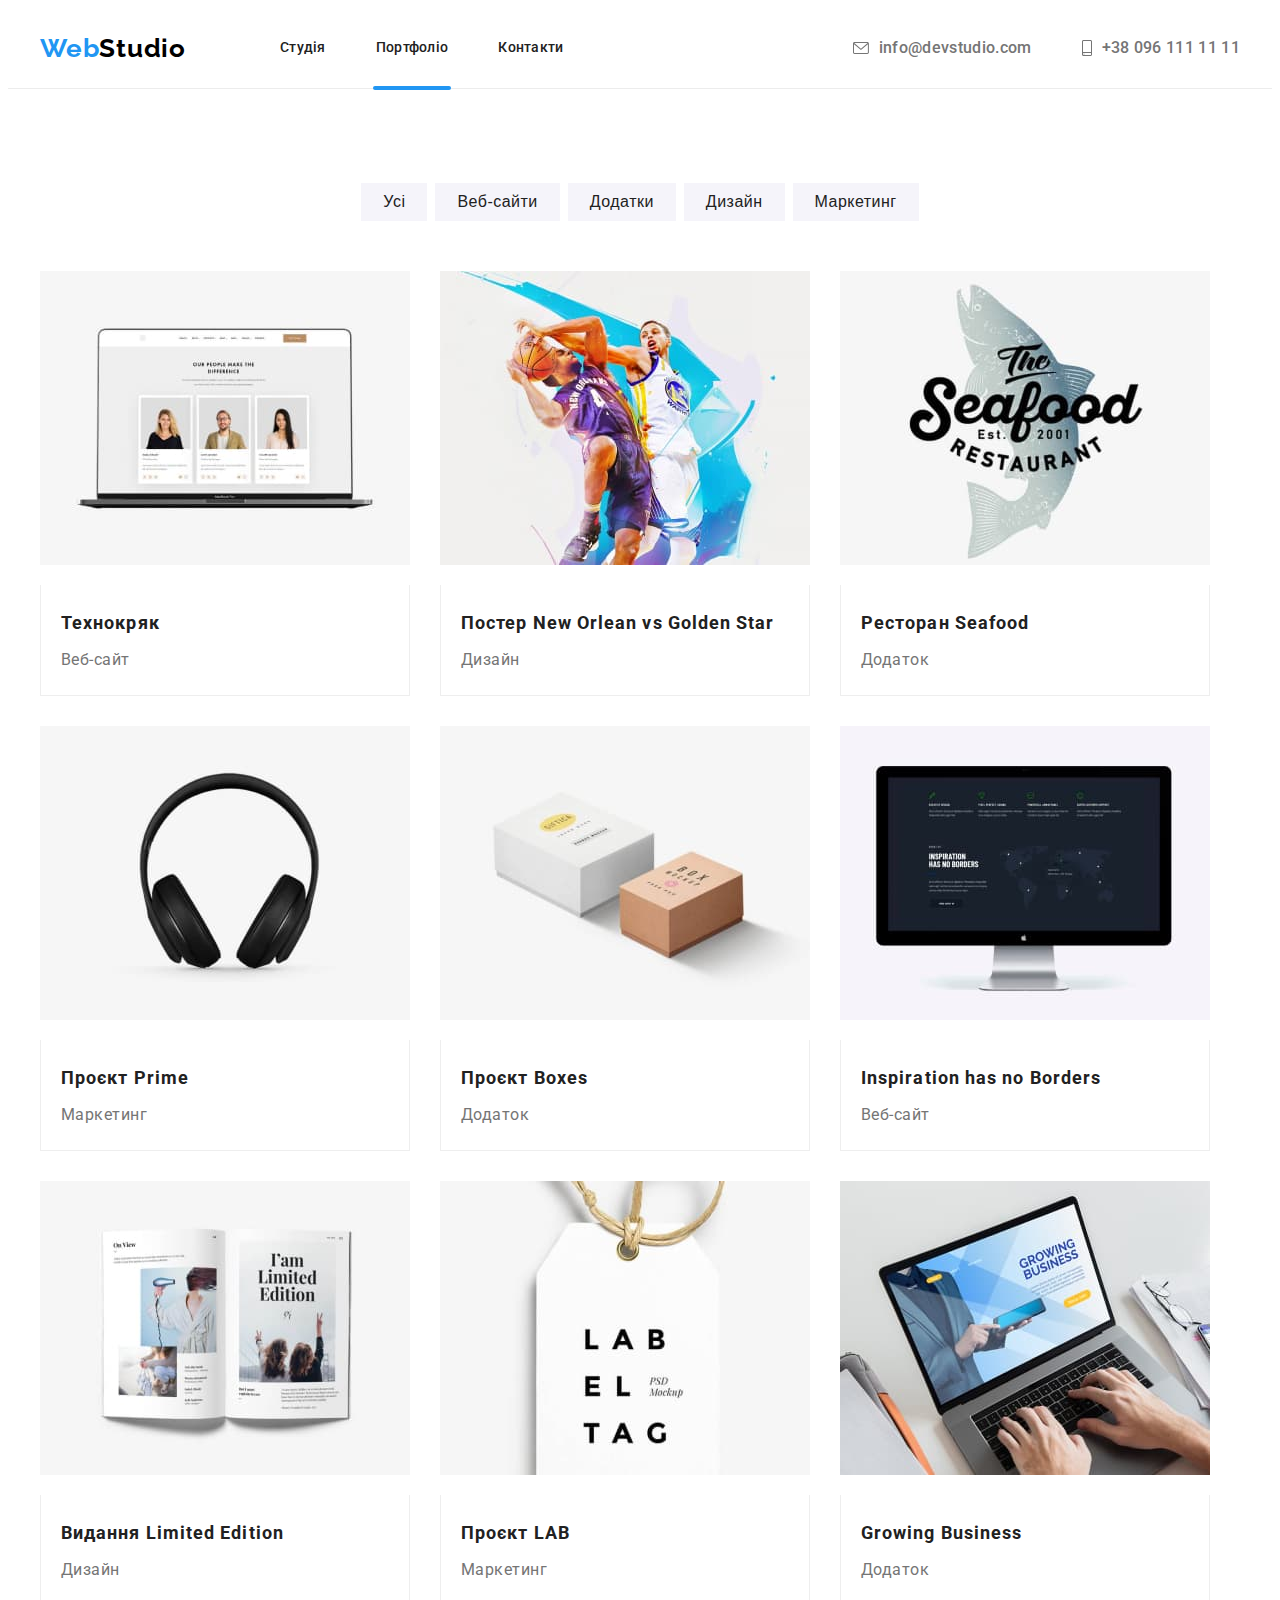
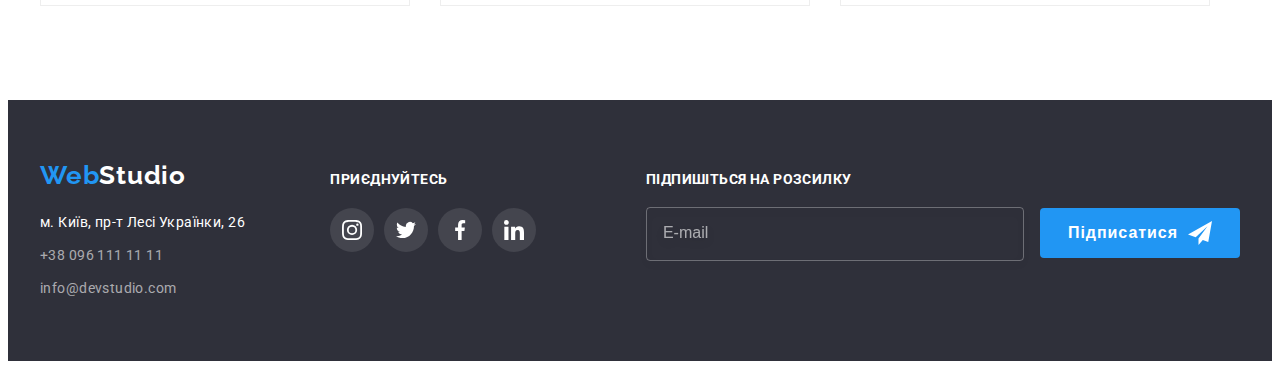
==== commit 5c39974b: "використоіує вем та sass23.12.22" ====
--- a/portfolio_.html
+++ b/portfolio_.html
@@ -14,37 +14,36 @@
     <title>portfolio</title>
   </head>
   <body>
-    <!-- header-->
-
+       <!-- header-->
     <header class="header">
-      <div class="conteiner header-conteiner">
-        <nav class="header-nav">
-          <a class=" logo" href="./index.html"
+      <div class="header__conteiner">
+        <a class=" logo logo__header" href="./index.html"
             ><span class="logo__web">Web</span>Studio
           </a>
-          <ul class="header-link list">
-            <li class="header-list">
-              <a class="header-link-items  " href="./index.html"
+        <nav class="navigation">
+          <ul class="navigation__list">
+            <li class="navigation__items">
+              <a class="navigation__link  " href="./index.html"
                 >Студія
               </a>
             </li>
-            <li class="header-list">
-              <a class="header-link-items current " href="./portfolio_.html"
+            <li class="navigation__items">
+              <a class="navigation__link current " href="./portfolio_.html"
                 >Портфоліо
               </a>
             </li>
-            <li class="header-list">
-              <a class="header-link-items " href="">Контакти</a>
+            <li class="navigation__items">
+              <a class="navigation__link " href="">Контакти</a>
             </li>
           </ul>
         </nav>
-        <ul class="header-contact  list">
-          <li class="header-contact-list">
+        <ul class="contact">
+          <li class="contact__items">
             <a
-              class="header-contact-link "
+              class="contact__link "
               href="mailto:info@devstudio.com"
             >
-              <svg class="icon-email" width="16" height="12">
+              <svg  width="16" height="12">
                 <use
                   href="./images/spraite_optimaze.svg#icon-envelope-hover"
                 ></use>
@@ -52,9 +51,9 @@
               info@devstudio.com</a
             >
           </li>
-          <li class="header-contact-list">
-            <a class="header-contact-link " href="tel:+380961111111">
-              <svg class="icon-tel" width="10" height="16">
+          <li class="contact__items">
+            <a class="contact__link " href="tel:+380961111111">
+              <svg  width="10" height="16">
                 <use href="./images/spraite_optimaze.svg#icon-smartphone"></use>
               </svg>
 
@@ -67,51 +66,67 @@
    
  
       <!--navigation portfolio-->
-      <main>
-               <section class="potrfolio-main section">
-                <div class="conteiner potrfolio-conteiner"  >
-          <ul class="potrfolio-nav-list list">
-            <li class="potrfolio-nav-list-btn"> <button class="potrfolio-nav-button" type="button"> Усі</button>   </li>
-            <li class="potrfolio-nav-list-btn"><button class="potrfolio-nav-button" type="button"> Веб-сайти</button> </li>
-            <li class="potrfolio-nav-list-btn"> <button class="potrfolio-nav-button" type="button"> Додатки</button> </li>
-            <li class="potrfolio-nav-list-btn"><button  class="potrfolio-nav-button" type="button"> Дизайн</button> </li>
-            <li class="potrfolio-nav-list-btn"> <button class="potrfolio-nav-button" type="button"> Маркетинг</button></li>
+    <main>
+      <section class="potrfolio">
+        <div class="potrfolio__conteiner"  >
+          <ul class="potrfolio-nav__list">
+            <li class="potrfolio-nav_items"> <button class="potrfolio-nav__button" type="button"> Усі</button>   </li>
+            <li class="potrfolio-nav_items"><button class="potrfolio-nav__button" type="button"> Веб-сайти</button> </li>
+            <li class="potrfolio-nav_items"> <button class="potrfolio-nav__button" type="button"> Додатки</button> </li>
+            <li class="potrfolio-nav_items"><button  class="potrfolio-nav__button" type="button"> Дизайн</button> </li>
+            <li class="potrfolio-nav_items"> <button class="potrfolio-nav__button" type="button"> Маркетинг</button></li>
           </ul>
                  <!--  potrfolio items -->
           
-        <ul class="potrfolio-items-list list">
-          <li class="potrfolio-items"  >
-            <a class=" potrfolio-link-cards"  href="">
-              <div class="portfolio-img-box">
-                <img  class="portfolio-img" 
-                src="./images/технокрякimg.jpg" 
-                alt="Illustration" width="370">
-            
-                <div class="overley">
-            
-                  <p class="overley-text">
-                    Ресурс пропонує комплексні 
-                    пропозиції з різним рівнем функціоналу та сервісів.
-                    Все це дозволить відвідувачу отримати вичерпні 
-                    відомості про компанію чи приватну особу. 
-                  </p>
-                </div>
-              </div>
-            <div class="portfolio-list-text">
-            <h3 class="potrfolio-items-header">Технокряк</h3>
-            <p class="potrfolio-items-text">Веб-сайт</p>
-            
-            </div>
-            </a>
-          </li>
-          <li class="potrfolio-items">
-            <a class=" potrfolio-link-cards" href="">
-            <div class="portfolio-img-box">
-                <img class="portfolio-img" src="./images/Постер_орлеанimg.jpg" alt="Illustration" width="370">
-            
-                <div class="overley">
-            
-                  <p class="overley-text">
+          <ul class="experience">
+            <li class="experience__items"  >
+              <a class=" experience__link"  href="">
+                <div class="experience__box">
+                  <img  class="experience__img" 
+                  src="./images/технокрякimg.jpg" 
+                  alt="Illustration" width="370">
+                  <div class="overley">
+                    <p class="overley__text">
+                      Ресурс пропонує комплексні 
+                      пропозиції з різним рівнем функціоналу та сервісів.
+                      Все це дозволить відвідувачу отримати вичерпні 
+                      відомості про компанію чи приватну особу. 
+                   </p>
+                  </div>
+                </div>
+                <div class="experience__description">
+                  <h3 class="experience__title">Технокряк</h3>
+                  <p class="experience__product">Веб-сайт</p>
+                </div>
+              </a>
+            </li>
+            <li class="experience__items">
+              <a class=" experience__link" href="">
+                <div class="experience__box">
+                  <img class="experience__img" src="./images/Постер_орлеанimg.jpg" alt="Illustration" width="370">
+                  <div class="overley">
+                    <p class="overley__text">
+                      Ресурс пропонує комплексні 
+                      пропозиції з різним рівнем функціоналу та сервісів.
+                      Все це дозволить відвідувачу отримати вичерпні 
+                      відомості про компанію чи приватну особу. 
+                    </p>
+                  </div>
+                </div>
+                <div class="experience__description">
+                  <h3 class="experience__title">Постер <span lang="en">New Orlean vs Golden Star</span> </h3>
+                  <p class="experience__product">Дизайн</p>
+                </div>
+              </a>           
+            </li>
+          <li class="experience__items">
+            <a class=" experience__link" href="">
+              <div class="experience__box">
+               <img class="experience__img" src="./images/ресторан_seefoodimg.jpg" alt="Illustration" width="370">
+            
+                <div class="overley">
+            
+                  <p class="overley__text">
                     Ресурс пропонує комплексні 
                     пропозиції з різним рівнем функціоналу та сервісів.
                     Все це дозволить відвідувачу отримати вичерпні 
@@ -121,43 +136,20 @@
               </div>
               
              
-            <div class="portfolio-list-text">
-            <h3 class="potrfolio-items-header">Постер <span lang="en">New Orlean vs Golden Star</span> </h3>
-            <p class="potrfolio-items-text">Дизайн</p>
-                        </div>
-             </a>           
-          </li>
-          <li class="potrfolio-items">
-            <a class=" potrfolio-link-cards" href="">
-              <div class="portfolio-img-box">
-               <img class="portfolio-img" src="./images/ресторан_seefoodimg.jpg" alt="Illustration" width="370">
-            
-                <div class="overley">
-            
-                  <p class="overley-text">
-                    Ресурс пропонує комплексні 
-                    пропозиції з різним рівнем функціоналу та сервісів.
-                    Все це дозволить відвідувачу отримати вичерпні 
-                    відомості про компанію чи приватну особу. 
-                  </p>
-                </div>
-              </div>
-              
-             
-            <div class="portfolio-list-text">
-            <h3 class="potrfolio-items-header">Ресторан <span lang="en">Seafood</span> </h3>
-            <p class="potrfolio-items-text">Додаток</p>
+            <div class="experience__description">
+            <h3 class="experience__title">Ресторан <span lang="en">Seafood</span> </h3>
+            <p class="experience__product">Додаток</p>
                         </div>
             </a>            
           </li>
-          <li class="potrfolio-items">
-            <a class=" potrfolio-link-cards" href="">
-              <div class="portfolio-img-box">
-               <img class="portfolio-img" src="./images/premier_проектimg.jpg" alt="Illustration" width="370">
-            
-                <div class="overley">
-            
-                  <p class="overley-text">
+          <li class="experience__items">
+            <a class=" experience__link" href="">
+              <div class="experience__box">
+               <img class="experience__img" src="./images/premier_проектimg.jpg" alt="Illustration" width="370">
+            
+                <div class="overley">
+            
+                  <p class="overley__text">
                     Ресурс пропонує комплексні 
                     пропозиції з різним рівнем функціоналу та сервісів.
                     Все це дозволить відвідувачу отримати вичерпні 
@@ -166,124 +158,123 @@
                 </div>
               </div>
               
-                        <div class="portfolio-list-text">
-            <h3 class="potrfolio-items-header">Проєкт <span lang="en">Prime</span> </h3>
-            <p class="potrfolio-items-text">Маркетинг</p>
+                        <div class="experience__description">
+            <h3 class="experience__title">Проєкт <span lang="en">Prime</span> </h3>
+            <p class="experience__product">Маркетинг</p>
                        </div>
              </a>
           </li >
-          <li class="potrfolio-items">
-            <a class=" potrfolio-link-cards" href="">
-              <div class="portfolio-img-box">
-               <img class="portfolio-img" src="./images/Проект_boxesimg.jpg" alt="Illustration" width="370">
-            
-                <div class="overley">
-            
-                  <p class="overley-text">
-                    Ресурс пропонує комплексні 
-                    пропозиції з різним рівнем функціоналу та сервісів.
-                    Все це дозволить відвідувачу отримати вичерпні 
-                    відомості про компанію чи приватну особу. 
-                  </p>
-                </div>
-              </div>
-            
-             
-            <div class="portfolio-list-text">
-            <h3 class="potrfolio-items-header">Проєкт <span lang="en">Boxes</span> </h3>
-            <p class="potrfolio-items-text">Додаток</p>
+          <li class="experience__items">
+            <a class=" experience__link" href="">
+              <div class="experience__box">
+               <img class="experience__img" src="./images/Проект_boxesimg.jpg" alt="Illustration" width="370">
+            
+                <div class="overley">
+            
+                  <p class="overley__text">
+                    Ресурс пропонує комплексні 
+                    пропозиції з різним рівнем функціоналу та сервісів.
+                    Все це дозволить відвідувачу отримати вичерпні 
+                    відомості про компанію чи приватну особу. 
+                  </p>
+                </div>
+              </div>
+            
+             
+            <div class="experience__description">
+            <h3 class="experience__title">Проєкт <span lang="en">Boxes</span> </h3>
+            <p class="experience__product">Додаток</p>
+             </div>
+            </a>
+          </li>
+          <li class="experience__items">
+            <a class=" experience__link" href="">
+              <div class="experience__box">
+               <img class="experience__img" src="./images/inspirationimg.jpg" alt="Illustration" width="370">
+                <div class="overley">
+            
+                  <p class="overley__text">
+                    Ресурс пропонує комплексні 
+                    пропозиції з різним рівнем функціоналу та сервісів.
+                    Все це дозволить відвідувачу отримати вичерпні 
+                    відомості про компанію чи приватну особу. 
+                  </p>
+                </div>
+              </div>
+            
+             
+            <div class="experience__description">
+            <h3 class="experience__title" lang="en">Inspiration has no Borders</h3>
+            <p class="experience__product">Веб-сайт</p>
+            
+            </div>
+            </a>
+          </li>
+          <li class="experience__items">
+            <a class=" experience__link" href="">
+              <div class="experience__box">
+               <img class="experience__img" src="./images/виданняimg.jpg" alt="Illustration" width="370">
+                <div class="overley">
+            
+                  <p class="overley__text">
+                    Ресурс пропонує комплексні 
+                    пропозиції з різним рівнем функціоналу та сервісів.
+                    Все це дозволить відвідувачу отримати вичерпні 
+                    відомості про компанію чи приватну особу. 
+                  </p>
+                </div>
+              </div>
+            
+             
+            <div class="experience__description">
+            <h3 class="experience__title">Видання <span lang="en">Limited Edition</span> </h3>
+            <p class="experience__product">Дизайн</p>
+            
+            </div>
+            </a>
+          </li>
+          <li class="experience__items">
+            <a class=" experience__link" href="">
+              <div class="experience__box">
+               <img class="experience__img" src="./images/labimg.jpg" alt="Illustration" width="370">
+                <div class="overley">
+            
+                  <p class="overley__text">
+                    Ресурс пропонує комплексні 
+                    пропозиції з різним рівнем функціоналу та сервісів.
+                    Все це дозволить відвідувачу отримати вичерпні 
+                    відомості про компанію чи приватну особу. 
+                  </p>
+                </div>
+              </div>
+            
+             
+            <div class="experience__description">
+            <h3 class="experience__title">Проєкт <span lang="en">LAB</span> </h3>
+            <p class="experience__product">Маркетинг</p>
+            
+            </div>
+            </a>
+          </li>
+          <li class="experience__items">
+            <a class=" experience__link  " href="">
+              <div class="experience__box">
+               <img class="experience__img" src="./images/growingimg.jpg" alt="Illustration" width="370">
+                <div class="overley">
+            
+                  <p class="overley__text">
+                    Ресурс пропонує комплексні 
+                    пропозиції з різним рівнем функціоналу та сервісів.
+                    Все це дозволить відвідувачу отримати вичерпні 
+                    відомості про компанію чи приватну особу. 
+                  </p>
+                </div>
+              </div>
+            
            
-            </div>
-            </a>
-          </li>
-          <li class="potrfolio-items">
-            <a class=" potrfolio-link-cards" href="">
-              <div class="portfolio-img-box">
-               <img class="portfolio-img" src="./images/inspirationimg.jpg" alt="Illustration" width="370">
-                <div class="overley">
-            
-                  <p class="overley-text">
-                    Ресурс пропонує комплексні 
-                    пропозиції з різним рівнем функціоналу та сервісів.
-                    Все це дозволить відвідувачу отримати вичерпні 
-                    відомості про компанію чи приватну особу. 
-                  </p>
-                </div>
-              </div>
-            
-             
-            <div class="portfolio-list-text">
-            <h3 class="potrfolio-items-header" lang="en">Inspiration has no Borders</h3>
-            <p class="potrfolio-items-text">Веб-сайт</p>
-            
-            </div>
-            </a>
-          </li>
-          <li class="potrfolio-items">
-            <a class=" potrfolio-link-cards" href="">
-              <div class="portfolio-img-box">
-               <img class="portfolio-img" src="./images/виданняimg.jpg" alt="Illustration" width="370">
-                <div class="overley">
-            
-                  <p class="overley-text">
-                    Ресурс пропонує комплексні 
-                    пропозиції з різним рівнем функціоналу та сервісів.
-                    Все це дозволить відвідувачу отримати вичерпні 
-                    відомості про компанію чи приватну особу. 
-                  </p>
-                </div>
-              </div>
-            
-             
-            <div class="portfolio-list-text">
-            <h3 class="potrfolio-items-header">Видання <span lang="en">Limited Edition</span> </h3>
-            <p class="potrfolio-items-text">Дизайн</p>
-            
-            </div>
-            </a>
-          </li>
-          <li class="potrfolio-items">
-            <a class=" potrfolio-link-cards" href="">
-              <div class="portfolio-img-box">
-               <img class="portfolio-img" src="./images/labimg.jpg" alt="Illustration" width="370">
-                <div class="overley">
-            
-                  <p class="overley-text">
-                    Ресурс пропонує комплексні 
-                    пропозиції з різним рівнем функціоналу та сервісів.
-                    Все це дозволить відвідувачу отримати вичерпні 
-                    відомості про компанію чи приватну особу. 
-                  </p>
-                </div>
-              </div>
-            
-             
-            <div class="portfolio-list-text">
-            <h3 class="potrfolio-items-header">Проєкт <span lang="en">LAB</span> </h3>
-            <p class="potrfolio-items-text">Маркетинг</p>
-            
-            </div>
-            </a>
-          </li>
-          <li class="potrfolio-items">
-            <a class=" potrfolio-link-cards  " href="">
-              <div class="portfolio-img-box">
-               <img class="portfolio-img" src="./images/growingimg.jpg" alt="Illustration" width="370">
-                <div class="overley">
-            
-                  <p class="overley-text">
-                    Ресурс пропонує комплексні 
-                    пропозиції з різним рівнем функціоналу та сервісів.
-                    Все це дозволить відвідувачу отримати вичерпні 
-                    відомості про компанію чи приватну особу. 
-                  </p>
-                </div>
-              </div>
-            
-           
-            <div class="portfolio-list-text">
-            <h3 class="potrfolio-items-header" lang="en">Growing Business</h3>
-            <p class="potrfolio-items-text">Додаток</p>
+            <div class="experience__description">
+            <h3 class="experience__title" lang="en">Growing Business</h3>
+            <p class="experience__product">Додаток</p>
                         </div>
             </a>
           </li>
--- a/css/main.min.css
+++ b/css/main.min.css
@@ -1 +1 @@
-:root{--backgroundcolor__dark:#2F303A;--accent__color: #2196F3;--maine__color__secondery: #757575;--maine__color__dark: #212121;--fontfamily__praimary:"Roboto", sans-serif;--fontfamily__secondery:"Raleway", sans-serif;--maine__color__light:#FFFFFF;--backgraund__icon:#F5F4FA;--color__icon:#AFB1B8}.visualy__hidden{position:absolute;width:1px;height:1px;margin:-1px;border:0;padding:0;white-space:nowrap;clip-path:inset(100%);clip:rect(0 0 0 0);overflow:hidden}.button__footer-form,.heroi-button,.button__form{border-radius:4px;background-color:var(--accent__color);font-weight:700;font-size:16px;line-height:1.87;letter-spacing:.06em;color:var(--maine__color__light);transition:background-color 250ms cubic-bezier(0.4, 0, 0.2, 1)}body{font-family:var(--fontfamily__praimary);color:var(--maine__color__dark)}h1,h2,h3,h4,p{margin-top:0;margin-bottom:0}ul,ol{margin-top:0;margin-bottom:0;padding-left:0}img{display:block}.link{text-decoration:none}.partner-link,.potrfolio-link-cards,.consent__link,.address__link,.header-contact-link,.header-link-items,.logo{text-decoration:none}.list{list-style:none}.team__items,.activity__list,.benefits__list,.address__contacts,.social__items,.social__list{list-style:none}.text{font-style:normal}.communication__text,.address__link{font-style:normal}.section{padding:94px 0}.team,.activity,.benefits{padding:94px 0}.conteiner{margin:0 auto;width:1200px;padding-left:15px;padding-right:15px}.footer__conteiner,.team__conteiner,.activity__conteiner,.benefits__conteiner{margin:0 auto;width:1200px;padding-left:15px;padding-right:15px}.logo__web{font-family:var(--fontfamily__secondery);font-weight:700;font-size:26px;line-height:1.19;letter-spacing:.03em;color:var(--accent__color)}.logo{display:block;margin-right:94px;font-family:var(--fontfamily__secondery);font-weight:700;font-size:26px;line-height:1.19;letter-spacing:.03em;color:#000}.header-nav{display:flex;align-items:center}.header-list .header-link-items.current{color:var(--accent__color)}.header-link{display:inline-flex}.header-list:not(:last-child){margin-right:50px}.header-link-items{position:relative;display:flex;padding:32px 0;font-weight:500;font-size:14px;line-height:1.14;letter-spacing:.02em;color:var(--maine__color__dark);transition:color 250ms cubic-bezier(0.4, 0, 0.2, 1)}.header-contact{display:flex;align-items:center;margin-left:auto}.header-contact-list:not(:last-child){margin-right:50px}.header-contact-list{display:flex;align-items:center}.header-contact-link{display:flex;justify-content:center;align-items:center;transition:color 250ms cubic-bezier(0.4, 0, 0.2, 1);font-weight:500;line-height:1.14;letter-spacing:.02em;color:var(--maine__color__secondery)}.header-contact-link:hover,.header-contact-link:focus{color:var(--accent__color)}.header-contact-list svg{margin-right:10px;fill:currentColor}.social__list{display:flex;justify-content:space-between}.social__link{display:flex;justify-content:center;align-items:center;width:44px;height:44px;border-radius:50%;color:#afb1b8;background-color:inherit;transition:color 250ms cubic-bezier(0.4, 0, 0.2, 1),background-color 250ms cubic-bezier(0.4, 0, 0.2, 1)}.social__link:hover,.social__link:focus{background-color:var(--accent__color);color:var(--maine__color__light)}.social__icon{fill:currentColor}.address{margin-right:70px}.address__contacts a:hover,.address__contacts a:focus{color:var(--accent__color)}.address__list:not(:last-child){margin-bottom:9px}.address__link{transition:color 250ms cubic-bezier(0.4, 0, 0.2, 1);font-size:14px;line-height:1.71;letter-spacing:.03em;color:rgba(255,255,255,.6)}.address__link--white{color:var(--maine__color__light)}.backdrop{position:fixed;top:0;left:0;width:100vw;height:100vh;opacity:1;transition:opacity 250ms cubic-bezier(0.4, 0, 0.2, 1),visibility 250ms cubic-bezier(0.4, 0, 0.2, 1);background-color:rgba(0,0,0,.2)}.backdrop.is-hidden{opacity:0;visibility:hidden;pointer-events:none}.backdrop.is-hidden .modal{transform:translate(-50%, -50%) scale(1.2);opacity:0}.modal{position:absolute;left:50%;top:50%;width:528px;padding:40px;height:581px;background-color:var(--maine__color__light);opacity:1;transform:translate(-50%, -50%);transition:transform 250ms cubic-bezier(0.4, 0, 0.2, 1),opacity 250ms cubic-bezier(0.4, 0, 0.2, 1)}.modal__btn{position:absolute;top:8px;right:8px;width:30px;height:30px;display:flex;justify-content:center;align-items:center;padding:0px;border-radius:50%;border:1px solid rgba(0,0,0,.1);background-color:var(--maine__color__light);cursor:pointer;color:var(--maine__color__dark);transition:color 250ms cubic-bezier(0.4, 0, 0.2, 1)}.modal__btn:hover,.modal__btn:focus{color:var(--accent__color)}.modal__icon{fill:currentColor}.form__title{margin-bottom:12px;text-align:center;font-weight:700;font-size:20px;line-height:1.15;text-align:center;letter-spacing:.03em;color:#212121}.label{display:block;margin-bottom:10px;font-size:12px;line-height:1.17;letter-spacing:.01em;color:var(--maine__color__secondery)}.label__box{display:block;position:relative;margin-top:4px}.label__field{display:block;width:100%;height:40px;outline:none;padding-left:35px;border:1px solid rgba(33,33,33,.2);border-radius:4px;transition:border 250ms cubic-bezier(0.4, 0, 0.2, 1)}.label__field:hover{cursor:pointer}.label__field:focus{border:1px solid var(--accent__color)}.label__icon{position:absolute;top:50%;left:12px;transform:translateY(-50%);width:18px;transition:fill 250ms cubic-bezier(0.4, 0, 0.2, 1)}.label__field:focus+.label__icon{fill:var(--accent__color)}.coment{display:block;margin-bottom:20px;font-size:12px;line-height:1.17;letter-spacing:.01em;color:var(--maine__color__secondery)}.coment__field{margin-top:4px;display:block;padding:12px 16px;width:100%;height:120px;resize:none;outline:none;border:1px solid rgba(33,33,33,.2);border-radius:4px;transition:border 250ms cubic-bezier(0.4, 0, 0.2, 1)}.coment__field:hover{cursor:pointer}.coment__field:focus{border:1px solid var(--accent__color)}.coment__field::placeholder{font-size:12px;line-height:14px;letter-spacing:.01em;color:rgba(117,117,117,.5)}.consent{display:flex;align-items:center;margin-bottom:30px}.consent__text{display:flex;align-items:center}.consent__text:hover{cursor:pointer}.consent__text::before{content:"";display:inline-block;margin-right:7px;width:16px;height:15px;border:1px solid var(--maine__color__dark);font-size:14px;line-height:1.17;letter-spacing:.03em;transition:background-image 250ms cubic-bezier(0.4, 0, 0.2, 1),border-color 250ms cubic-bezier(0.4, 0, 0.2, 1)}.consent__field:checked+.consent__text::before{background-image:url(../images/icon\ check-blue\(1\).svg);background-position:center}.consent__field:focus+.consent__text::before{border-color:#2196f3}.consent__field:focus .consent__text::before{border-color:var(--accent__color)}.consent__link{color:var(--accent__color);text-decoration:underline}.button__form{display:block;min-width:200px;height:50px;margin-left:auto;margin-right:auto;padding:10px;border:none}.button__form:hover{cursor:pointer;background-color:#188ce8}.potrfolio-nav-list{display:flex;justify-content:center;margin-bottom:50px}.potrfolio-nav-list-btn:not(:last-child){margin-right:8px}.potrfolio-nav-button{padding:6px 22px;background-color:#f5f4fa;font-weight:500;font-size:16px;line-height:1.63;letter-spacing:.03em;color:var(--maine__color__dark);cursor:pointer;border:none;transition:background-color 250ms cubic-bezier(0.4, 0, 0.2, 1),color 250ms cubic-bezier(0.4, 0, 0.2, 1),box-shadow 250ms cubic-bezier(0.4, 0, 0.2, 1)}.potrfolio-nav-button:hover,.potrfolio-nav-button:focus{background-color:var(--accent__color);color:var(--maine__color__light);box-shadow:0px 3px 1px rgba(0,0,0,.1),0px 1px 2px rgba(0,0,0,.08),0px 2px 2px rgba(0,0,0,.12)}.potrfolio-items-list{display:flex;flex-wrap:wrap;margin-left:-30px;margin-top:-30px;border-color:#eee;border-bottom:1px}.potrfolio-items{margin-left:30px;margin-top:30px;padding:0px}.potrfolio-link-cards{display:block;transition:box-shadow 250ms cubic-bezier(0.4, 0, 0.2, 1);margin:0px;padding:0px}.potrfolio-link-cards:hover,.potrfolio-link-cards:focus{box-shadow:0px 1px 1px rgba(0,0,0,.12),0px 4px 4px rgba(0,0,0,.06),1px 4px 6px rgba(0,0,0,.16)}.portfolio-img-box{width:370px;position:relative;overflow:hidden}.overley{display:flex;justify-content:center;align-items:center;position:absolute;bottom:-100%;left:0;width:100%;height:100%;background-color:rgba(33,150,243,.9);opacity:0;visibility:hidden;pointer-events:none;transition:transform 250ms cubic-bezier(0.4, 0, 0.2, 1),opacity 250ms cubic-bezier(0.4, 0, 0.2, 1),visibility 250ms cubic-bezier(0.4, 0, 0.2, 1),pointer-events 250ms cubic-bezier(0.4, 0, 0.2, 1)}.overley-text{padding:64px 24px;font-weight:400;font-size:18px;line-height:1.56;letter-spacing:.03em;color:var(--maine__color__light)}.potrfolio-link-cards:hover .overley,.potrfolio-link-cards:focus .overley{transform:translateY(-100%);opacity:1;visibility:visible;pointer-events:all}.potrfolio-items-header{display:block;margin-bottom:4px;width:100%;font-weight:700;font-size:18px;line-height:2;letter-spacing:.06em;color:var(--maine__color__dark)}.potrfolio-items-text{font-weight:400;font-size:16px;line-height:1.87;letter-spacing:.03em;color:var(--maine__color__secondery)}.portfolio-list-text{margin-top:20px;padding:20px 20px;border-right:1px solid #eee;border-bottom:1px solid #eee;border-left:1px solid #eee}.header{border-bottom:1px solid #ececec}.header-conteiner{display:flex}.current::after{content:"";position:absolute;bottom:-2px;left:-4%;display:inline-block;width:108%;height:4px;background-color:var(--accent__color);border-radius:2px}.header-link-items:hover,.header-link-items:focus{color:var(--accent__color)}.heroi{background-color:var(--backgroundcolor__dark);background-image:linear-gradient(rgba(47, 48, 58, 0.4), rgba(47, 48, 58, 0.4)),url(../images/heroiImg\ .jpg);background-repeat:no-repeat;background-size:1600px;background-position:center;padding-top:200px;padding-bottom:200px}.heroi-conteiner{text-align:center}.heroi-header{margin-bottom:30px;width:696px;margin-left:auto;margin-right:auto;font-weight:900;font-size:44px;line-height:1.36;letter-spacing:.06em;text-transform:uppercase;color:var(--maine__color__light)}.heroi-button{min-width:216px;padding:10px;box-shadow:0 4px 4px rgba(0,0,0,.15)}.heroi-button:hover,.heroi-button:focus{background-color:#188ce8;cursor:pointer}.benefits{padding-bottom:0}.benefits__list{display:flex;margin-left:-30px}.benefits__items{margin-left:30px;flex-basis:270px}.benefits__picture{display:flex;justify-content:center;align-items:center;height:120px;background-color:var(--backgraund__icon);margin-bottom:30px}.benefits__icon{width:70px;height:70px}.benefits__title{margin-bottom:10px;font-weight:700;font-size:14px;line-height:1.14;letter-spacing:.03em;text-transform:uppercase;color:var(--maine__color__dark)}.benefit__text{font-weight:400;font-size:14px;line-height:1.71;letter-spacing:.03em;color:var(--maine__color__secondery)}.activity__title{margin-bottom:50px;text-align:center;font-weight:700;font-size:36px;line-height:1.17;letter-spacing:.03em;color:var(--maine__color__dark)}.activity__list{display:flex;margin-left:-30px}.activity__items{position:relative;margin-left:30px}.activity__description{display:flex;justify-content:center;align-items:center;position:absolute;bottom:0;z-index:2;height:70px;width:100%;background-color:rgba(47,48,58,.8)}.activity__text{font-weight:700;font-size:14px;line-height:1.14;text-align:center;letter-spacing:.03em;text-transform:uppercase;color:var(--maine__color__light)}.team{background-color:#f5f4fa}.team__title{margin-bottom:50px;text-align:center;font-weight:700;font-size:36px;line-height:1.17;letter-spacing:.03em;color:var(--maine__color__dark)}.team__list{display:flex;margin-left:-30px}.team__items{width:270px;margin-left:30px;box-shadow:0px 1px 3px rgba(0,0,0,.12),0px 1px 1px rgba(0,0,0,.14),0px 2px 1px rgba(0,0,0,.2);background-color:var(--maine__color__light)}.team__text-box{padding-top:30px;padding-bottom:30px;padding-left:32px;padding-right:32px}.team__name{margin-bottom:10px;text-align:center;font-weight:500;font-size:16px;line-height:19px;letter-spacing:.03em;color:var(--maine__color__dark)}.team__description{margin-bottom:16px;text-align:center;font-weight:400;font-size:16px;line-height:1.19;letter-spacing:.03em;color:var(--maine__color__secondery)}.partner-company{padding:94px 0}.header-partner{margin-bottom:50px;font-weight:700;font-size:36px;line-height:1.17;text-align:center;letter-spacing:.03em}.partner-logo-box{display:flex;flex-direction:row;justify-content:space-between}.partner-link{width:170px;height:92px;display:flex;justify-content:center;align-items:center;transition:color 250ms cubic-bezier(0.4, 0, 0.2, 1),border-color 250ms cubic-bezier(0.4, 0, 0.2, 1);border-radius:4px;border:1px solid;border-color:var(--color__icon);color:var(--color__icon)}.partner-link:hover,.partner-link:focus{border:1px solid;border-color:var(--accent__color)}.partner-logo{fill:currentColor}.partner-link:hover,.partner-link:focus{color:var(--accent__color)}.footer{padding:60px 0;background-color:var(--backgroundcolor__dark)}.footer__conteiner{display:flex;align-items:baseline;justify-content:space-between}.logo__footer{margin-bottom:20px;color:var(--maine__color__light)}.communication__text{display:block;margin-bottom:20px;font-weight:700;font-size:14px;line-height:1.14;letter-spacing:.03em;text-transform:uppercase;color:#fff}.social__footer{min-width:206px}.social__link-footer{display:flex;justify-content:center;align-items:center;width:44px;height:44px;transition:background-color 250ms cubic-bezier(0.4, 0, 0.2, 1);border-radius:50%;background-color:rgba(255,255,255,.1);color:var(--maine__color__light)}.social__link-footer:hover,.social__link-footer:focus{background-color:var(--accent__color)}.social__icon-footer{fill:currentColor}.footer-form{margin-left:94px}.footer-form__title{margin-bottom:20px;font-weight:700;font-size:14px;line-height:16px;letter-spacing:.03em;text-transform:uppercase;color:var(--maine__color__light)}.footer-form__field{width:358px;height:50px;background-color:inherit;padding-left:16px;outline:0;border:1px solid rgba(255,255,255,.3);filter:drop-shadow(0px 4px 4px rgba(0, 0, 0, 0.15));border-radius:4px;color:var(--maine__color__light);transition:border-color 250ms cubic-bezier(0.4, 0, 0.2, 1)}.footer-form__field:hover{cursor:pointer}.footer-form__field:focus{border-color:var(--accent__color)}.footer-form__field::placeholder{font-size:16px;line-height:20px;color:rgba(255,255,255,.6)}.button__footer-form{position:relative;display:inline-block;min-width:200px;margin-left:12px;padding:10px 62px 10px 28px;border:none}.button__footer-form:hover,.button__footer-form:focus{cursor:pointer;background-color:#188ce8}.footer-form__icon{position:absolute;top:50%;right:28px;transform:translateY(-50%)}.potrfolio-main{padding-top:94px;padding-bottom:94px}/*# sourceMappingURL=main.min.css.map */+:root{--backgroundcolor__dark:#2F303A;--accent__color: #2196F3;--maine__color__secondery: #757575;--maine__color__dark: #212121;--fontfamily__praimary:"Roboto", sans-serif;--fontfamily__secondery:"Raleway", sans-serif;--maine__color__light:#FFFFFF;--backgraund__icon:#F5F4FA;--color__icon:#AFB1B8}.visualy__hidden{position:absolute;width:1px;height:1px;margin:-1px;border:0;padding:0;white-space:nowrap;clip-path:inset(100%);clip:rect(0 0 0 0);overflow:hidden}.button__footer-form,.hero__button,.button__form{border-radius:4px;background-color:var(--accent__color);font-weight:700;font-size:16px;line-height:1.87;letter-spacing:.06em;color:var(--maine__color__light);transition:background-color 250ms cubic-bezier(0.4, 0, 0.2, 1)}body{font-family:var(--fontfamily__praimary);color:var(--maine__color__dark)}h1,h2,h3,h4,p{margin-top:0;margin-bottom:0}ul,ol{margin-top:0;margin-bottom:0;padding-left:0}img{display:block}.link{text-decoration:none}.partner__link,.experience__link,.consent__link,.address__link,.contact__link,.navigation__link,.logo{text-decoration:none}.list{list-style:none}.partner__list,.team-list__items,.activity__list,.benefits__list,.experience,.potrfolio-nav__list,.address__contacts,.social__items,.social__list,.contact,.navigation__list{list-style:none}.text{font-style:normal}.communication__text,.address__link{font-style:normal}.section{padding:94px 0}.potrfolio,.team,.activity,.benefits{padding:94px 0}.conteiner{margin:0 auto;width:1200px;padding-left:15px;padding-right:15px}.potrfolio__conteiner,.footer__conteiner,.partner__conteiner,.team__conteiner,.activity__conteiner,.benefits__conteiner,.hero__conteiner,.header__conteiner{margin:0 auto;width:1200px;padding-left:15px;padding-right:15px}.logo__web{font-family:var(--fontfamily__secondery);font-weight:700;font-size:26px;line-height:1.19;letter-spacing:.03em;color:var(--accent__color)}.logo{display:block;margin-right:94px;font-family:var(--fontfamily__secondery);font-weight:700;font-size:26px;line-height:1.19;letter-spacing:.03em;color:#000}.navigation{display:flex;align-items:center}.navigation__list{display:inline-flex}.navigation__items:not(:last-child){margin-right:50px}.navigation__link{position:relative;display:flex;padding:32px 0;font-weight:500;font-size:14px;line-height:1.14;letter-spacing:.02em;color:var(--maine__color__dark);transition:color 250ms cubic-bezier(0.4, 0, 0.2, 1)}.navigation__link .current{color:var(--accent__color)}.navigation__link:hover,.navigation__link:focus{color:var(--accent__color)}.contact{display:flex;align-items:center;margin-left:auto}.contact__items{display:flex;align-items:center}.contact__items:not(:last-child){margin-right:50px}.contact__items svg{margin-right:10px;fill:currentColor}.contact__link{display:flex;justify-content:center;align-items:center;transition:color 250ms cubic-bezier(0.4, 0, 0.2, 1);font-weight:500;line-height:1.14;letter-spacing:.02em;color:var(--maine__color__secondery)}.contact__link:hover,.contact__link:focus{color:var(--accent__color)}.social__list{display:flex;justify-content:space-between}.social__link{display:flex;justify-content:center;align-items:center;width:44px;height:44px;border-radius:50%;color:#afb1b8;background-color:inherit;transition:color 250ms cubic-bezier(0.4, 0, 0.2, 1),background-color 250ms cubic-bezier(0.4, 0, 0.2, 1)}.social__link:hover,.social__link:focus{background-color:var(--accent__color);color:var(--maine__color__light)}.social__icon{fill:currentColor}.address{margin-right:70px}.address__contacts a:hover,.address__contacts a:focus{color:var(--accent__color)}.address__list:not(:last-child){margin-bottom:9px}.address__link{transition:color 250ms cubic-bezier(0.4, 0, 0.2, 1);font-size:14px;line-height:1.71;letter-spacing:.03em;color:rgba(255,255,255,.6)}.address__link--white{color:var(--maine__color__light)}.backdrop{position:fixed;top:0;left:0;width:100vw;height:100vh;opacity:1;transition:opacity 250ms cubic-bezier(0.4, 0, 0.2, 1),visibility 250ms cubic-bezier(0.4, 0, 0.2, 1);background-color:rgba(0,0,0,.2)}.backdrop.is-hidden{opacity:0;visibility:hidden;pointer-events:none}.backdrop.is-hidden .modal{transform:translate(-50%, -50%) scale(1.2);opacity:0}.modal{position:absolute;left:50%;top:50%;width:528px;padding:40px;height:581px;background-color:var(--maine__color__light);opacity:1;transform:translate(-50%, -50%);transition:transform 250ms cubic-bezier(0.4, 0, 0.2, 1),opacity 250ms cubic-bezier(0.4, 0, 0.2, 1)}.modal__btn{position:absolute;top:8px;right:8px;width:30px;height:30px;display:flex;justify-content:center;align-items:center;padding:0px;border-radius:50%;border:1px solid rgba(0,0,0,.1);background-color:var(--maine__color__light);cursor:pointer;color:var(--maine__color__dark);transition:color 250ms cubic-bezier(0.4, 0, 0.2, 1)}.modal__btn:hover,.modal__btn:focus{color:var(--accent__color)}.modal__icon{fill:currentColor}.form__title{margin-bottom:12px;text-align:center;font-weight:700;font-size:20px;line-height:1.15;text-align:center;letter-spacing:.03em;color:#212121}.label{display:block;margin-bottom:10px;font-size:12px;line-height:1.17;letter-spacing:.01em;color:var(--maine__color__secondery)}.label__box{display:block;position:relative;margin-top:4px}.label__field{display:block;width:100%;height:40px;outline:none;padding-left:35px;border:1px solid rgba(33,33,33,.2);border-radius:4px;transition:border 250ms cubic-bezier(0.4, 0, 0.2, 1)}.label__field:hover{cursor:pointer}.label__field:focus{border:1px solid var(--accent__color)}.label__icon{position:absolute;top:50%;left:12px;transform:translateY(-50%);width:18px;transition:fill 250ms cubic-bezier(0.4, 0, 0.2, 1)}.label__field:focus+.label__icon{fill:var(--accent__color)}.coment{display:block;margin-bottom:20px;font-size:12px;line-height:1.17;letter-spacing:.01em;color:var(--maine__color__secondery)}.coment__field{margin-top:4px;display:block;padding:12px 16px;width:100%;height:120px;resize:none;outline:none;border:1px solid rgba(33,33,33,.2);border-radius:4px;transition:border 250ms cubic-bezier(0.4, 0, 0.2, 1)}.coment__field:hover{cursor:pointer}.coment__field:focus{border:1px solid var(--accent__color)}.coment__field::placeholder{font-size:12px;line-height:14px;letter-spacing:.01em;color:rgba(117,117,117,.5)}.consent{display:flex;align-items:center;margin-bottom:30px}.consent__text{display:flex;align-items:center}.consent__text:hover{cursor:pointer}.consent__text::before{content:"";display:inline-block;margin-right:7px;width:16px;height:15px;border:1px solid var(--maine__color__dark);font-size:14px;line-height:1.17;letter-spacing:.03em;transition:background-image 250ms cubic-bezier(0.4, 0, 0.2, 1),border-color 250ms cubic-bezier(0.4, 0, 0.2, 1)}.consent__field:checked+.consent__text::before{background-image:url(../images/icon\ check-blue\(1\).svg);background-position:center}.consent__field:focus+.consent__text::before{border-color:#2196f3}.consent__field:focus .consent__text::before{border-color:var(--accent__color)}.consent__link{color:var(--accent__color);text-decoration:underline}.button__form{display:block;min-width:200px;height:50px;margin-left:auto;margin-right:auto;padding:10px;border:none}.button__form:hover{cursor:pointer;background-color:#188ce8}.potrfolio-nav__list{display:flex;justify-content:center;margin-bottom:50px}.potrfolio-nav_items:not(:last-child){margin-right:8px}.potrfolio-nav__button{padding:6px 22px;background-color:#f5f4fa;font-weight:500;font-size:16px;line-height:1.63;letter-spacing:.03em;color:var(--maine__color__dark);cursor:pointer;border:none;transition:background-color 250ms cubic-bezier(0.4, 0, 0.2, 1),color 250ms cubic-bezier(0.4, 0, 0.2, 1),box-shadow 250ms cubic-bezier(0.4, 0, 0.2, 1)}.potrfolio-nav__button:hover,.potrfolio-nav__button:focus{background-color:var(--accent__color);color:var(--maine__color__light);box-shadow:0px 3px 1px rgba(0,0,0,.1),0px 1px 2px rgba(0,0,0,.08),0px 2px 2px rgba(0,0,0,.12)}.experience{display:flex;flex-wrap:wrap;margin-left:-30px;margin-top:-30px;border-color:#eee;border-bottom:1px}.experience__items{margin-left:30px;margin-top:30px;padding:0px}.experience__link{display:block;transition:box-shadow 250ms cubic-bezier(0.4, 0, 0.2, 1);margin:0px;padding:0px}.experience__link:hover,.experience__link:focus{box-shadow:0px 1px 1px rgba(0,0,0,.12),0px 4px 4px rgba(0,0,0,.06),1px 4px 6px rgba(0,0,0,.16)}.experience__box{width:370px;position:relative;overflow:hidden}.overley{display:flex;justify-content:center;align-items:center;position:absolute;bottom:-100%;left:0;width:100%;height:100%;background-color:rgba(33,150,243,.9);opacity:0;visibility:hidden;pointer-events:none;transition:transform 250ms cubic-bezier(0.4, 0, 0.2, 1),opacity 250ms cubic-bezier(0.4, 0, 0.2, 1),visibility 250ms cubic-bezier(0.4, 0, 0.2, 1),pointer-events 250ms cubic-bezier(0.4, 0, 0.2, 1)}.experience__link:hover .overley,.experience__link:focus .overley{transform:translateY(-100%);opacity:1;visibility:visible;pointer-events:all}.overley__text{padding:64px 24px;font-weight:400;font-size:18px;line-height:1.56;letter-spacing:.03em;color:var(--maine__color__light)}.experience__title{display:block;margin-bottom:4px;width:100%;font-weight:700;font-size:18px;line-height:2;letter-spacing:.06em;color:var(--maine__color__dark)}.experience__product{font-weight:400;font-size:16px;line-height:1.87;letter-spacing:.03em;color:var(--maine__color__secondery)}.experience__description{margin-top:20px;padding:20px 20px;border-right:1px solid #eee;border-bottom:1px solid #eee;border-left:1px solid #eee}.header{border-bottom:1px solid #ececec}.header__conteiner{display:flex}.logo__header{align-self:center}.current::after{content:"";position:absolute;bottom:-2px;left:-4%;display:inline-block;width:108%;height:4px;background-color:var(--accent__color);border-radius:2px}.hero{background-color:var(--backgroundcolor__dark);background-image:linear-gradient(rgba(47, 48, 58, 0.4), rgba(47, 48, 58, 0.4)),url(../images/heroiImg\ .jpg);background-repeat:no-repeat;background-size:1600px;background-position:center;padding-top:200px;padding-bottom:200px}.hero__conteiner{text-align:center}.hero__title{margin-bottom:30px;width:696px;margin-left:auto;margin-right:auto;font-weight:900;font-size:44px;line-height:1.36;letter-spacing:.06em;text-transform:uppercase;color:var(--maine__color__light)}.hero__button{min-width:216px;padding:10px;box-shadow:0 4px 4px rgba(0,0,0,.15)}.hero__button:hover,.hero__button:focus{background-color:#188ce8;cursor:pointer}.benefits{padding-bottom:0}.benefits__list{display:flex;margin-left:-30px}.benefits__items{margin-left:30px;flex-basis:270px}.benefits__picture{display:flex;justify-content:center;align-items:center;height:120px;background-color:var(--backgraund__icon);margin-bottom:30px}.benefits__icon{width:70px;height:70px}.benefits__title{margin-bottom:10px;font-weight:700;font-size:14px;line-height:1.14;letter-spacing:.03em;text-transform:uppercase;color:var(--maine__color__dark)}.benefit__text{font-weight:400;font-size:14px;line-height:1.71;letter-spacing:.03em;color:var(--maine__color__secondery)}.activity__title{margin-bottom:50px;text-align:center;font-weight:700;font-size:36px;line-height:1.17;letter-spacing:.03em;color:var(--maine__color__dark)}.activity__list{display:flex;margin-left:-30px}.activity__items{position:relative;margin-left:30px}.activity__description{display:flex;justify-content:center;align-items:center;position:absolute;bottom:0;z-index:2;height:70px;width:100%;background-color:rgba(47,48,58,.8)}.activity__text{font-weight:700;font-size:14px;line-height:1.14;text-align:center;letter-spacing:.03em;text-transform:uppercase;color:var(--maine__color__light)}.team{background-color:#f5f4fa}.team__title{margin-bottom:50px;text-align:center;font-weight:700;font-size:36px;line-height:1.17;letter-spacing:.03em;color:var(--maine__color__dark)}.team-list{display:flex;margin-left:-30px}.team-list__items{width:270px;margin-left:30px;box-shadow:0px 1px 3px rgba(0,0,0,.12),0px 1px 1px rgba(0,0,0,.14),0px 2px 1px rgba(0,0,0,.2);background-color:var(--maine__color__light)}.team-list__text-box{padding-top:30px;padding-bottom:30px;padding-left:32px;padding-right:32px}.team-list__name{margin-bottom:10px;text-align:center;font-weight:500;font-size:16px;line-height:19px;letter-spacing:.03em;color:var(--maine__color__dark)}.team-list__description{margin-bottom:16px;text-align:center;font-weight:400;font-size:16px;line-height:1.19;letter-spacing:.03em;color:var(--maine__color__secondery)}.partner{padding:94px 0}.partner__title{margin-bottom:50px;font-weight:700;font-size:36px;line-height:1.17;text-align:center;letter-spacing:.03em}.partner__list{display:flex;flex-direction:row;justify-content:space-between}.partner__link{width:170px;height:92px;display:flex;justify-content:center;align-items:center;transition:color 250ms cubic-bezier(0.4, 0, 0.2, 1),border-color 250ms cubic-bezier(0.4, 0, 0.2, 1);border-radius:4px;border:1px solid;border-color:var(--color__icon);color:var(--color__icon)}.partner__link:hover,.partner__link:focus{border:1px solid;border-color:var(--accent__color)}.partner__link:hover,.partner__link:focus{color:var(--accent__color)}.partner__logo{fill:currentColor}.footer{padding:60px 0;background-color:var(--backgroundcolor__dark)}.footer__conteiner{display:flex;align-items:baseline;justify-content:space-between}.logo__footer{margin-bottom:20px;color:var(--maine__color__light)}.communication__text{display:block;margin-bottom:20px;font-weight:700;font-size:14px;line-height:1.14;letter-spacing:.03em;text-transform:uppercase;color:#fff}.social__footer{min-width:206px}.social__link-footer{display:flex;justify-content:center;align-items:center;width:44px;height:44px;transition:background-color 250ms cubic-bezier(0.4, 0, 0.2, 1);border-radius:50%;background-color:rgba(255,255,255,.1);color:var(--maine__color__light)}.social__link-footer:hover,.social__link-footer:focus{background-color:var(--accent__color)}.social__icon-footer{fill:currentColor}.footer-form{margin-left:94px}.footer-form__title{margin-bottom:20px;font-weight:700;font-size:14px;line-height:16px;letter-spacing:.03em;text-transform:uppercase;color:var(--maine__color__light)}.footer-form__field{width:358px;height:50px;background-color:inherit;padding-left:16px;outline:0;border:1px solid rgba(255,255,255,.3);filter:drop-shadow(0px 4px 4px rgba(0, 0, 0, 0.15));border-radius:4px;color:var(--maine__color__light);transition:border-color 250ms cubic-bezier(0.4, 0, 0.2, 1)}.footer-form__field:hover{cursor:pointer}.footer-form__field:focus{border-color:var(--accent__color)}.footer-form__field::placeholder{font-size:16px;line-height:20px;color:rgba(255,255,255,.6)}.button__footer-form{position:relative;display:inline-block;min-width:200px;margin-left:12px;padding:10px 62px 10px 28px;border:none}.button__footer-form:hover,.button__footer-form:focus{cursor:pointer;background-color:#188ce8}.footer-form__icon{position:absolute;top:50%;right:28px;transform:translateY(-50%)}.potrfolio{padding-top:94px;padding-bottom:94px}/*# sourceMappingURL=main.min.css.map */